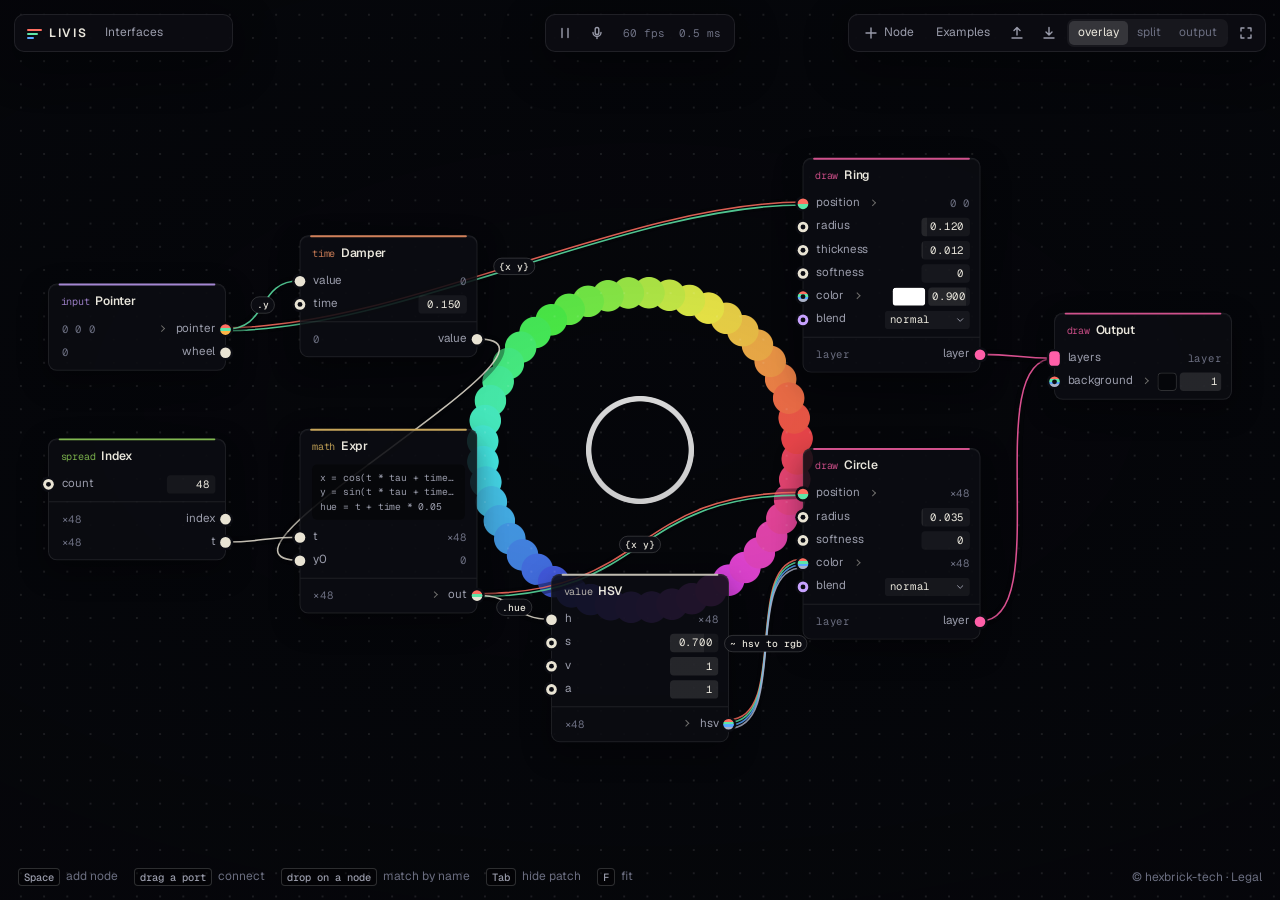
==== index.html @ f5204b88 "Publish build Co-Authored-By: Claude Opus 5.5 <noreply@anthropic.com>" ====
<!doctype html>
<html lang="en">
  <head>
    <meta charset="utf-8" />
    <meta name="viewport" content="width=device-width, initial-scale=1" />
    <meta name="color-scheme" content="dark" />
    <title>LIVIS</title>
    <link rel="icon" href="data:image/svg+xml,<svg xmlns='http://www.w3.org/2000/svg' viewBox='0 0 16 16'><rect width='16' height='16' rx='4' fill='%230a0b10'/><path d='M3 5h10' stroke='%23ff6b5e' stroke-width='1.6'/><path d='M3 8h10' stroke='%235fe0a5' stroke-width='1.6'/><path d='M3 11h10' stroke='%235aa9ff' stroke-width='1.6'/></svg>" />
    <script type="module" crossorigin src="./assets/index-CZSHxrKy.js"></script>
    <link rel="stylesheet" crossorigin href="./assets/index-BUdHv8mw.css">
  </head>
  <body>
    <div id="app"></div>
  </body>
</html>
---- assets/index-BUdHv8mw.css ----
@font-face{font-family:Geist Variable;font-style:normal;font-display:swap;font-weight:100 900;src:url(./geist-cyrillic-ext-wght-normal-DjL33-gN.woff2)format("woff2-variations");unicode-range:U+460-52F,U+1C80-1C8A,U+20B4,U+2DE0-2DFF,U+A640-A69F,U+FE2E-FE2F}@font-face{font-family:Geist Variable;font-style:normal;font-display:swap;font-weight:100 900;src:url(./geist-cyrillic-wght-normal-BEAKL7Jp.woff2)format("woff2-variations");unicode-range:U+301,U+400-45F,U+490-491,U+4B0-4B1,U+2116}@font-face{font-family:Geist Variable;font-style:normal;font-display:swap;font-weight:100 900;src:url(./geist-vietnamese-wght-normal-6IgcOCM7.woff2)format("woff2-variations");unicode-range:U+102-103,U+110-111,U+128-129,U+168-169,U+1A0-1A1,U+1AF-1B0,U+300-301,U+303-304,U+308-309,U+323,U+329,U+1EA0-1EF9,U+20AB}@font-face{font-family:Geist Variable;font-style:normal;font-display:swap;font-weight:100 900;src:url(./geist-latin-ext-wght-normal-DC-KSUi6.woff2)format("woff2-variations");unicode-range:U+100-2BA,U+2BD-2C5,U+2C7-2CC,U+2CE-2D7,U+2DD-2FF,U+304,U+308,U+329,U+1D00-1DBF,U+1E00-1E9F,U+1EF2-1EFF,U+2020,U+20A0-20AB,U+20AD-20C0,U+2113,U+2C60-2C7F,U+A720-A7FF}@font-face{font-family:Geist Variable;font-style:normal;font-display:swap;font-weight:100 900;src:url(./geist-latin-wght-normal-BgDaEnEv.woff2)format("woff2-variations");unicode-range:U+??,U+131,U+152-153,U+2BB-2BC,U+2C6,U+2DA,U+2DC,U+304,U+308,U+329,U+2000-206F,U+20AC,U+2122,U+2191,U+2193,U+2212,U+2215,U+FEFF,U+FFFD}@font-face{font-family:Geist Mono Variable;font-style:normal;font-display:swap;font-weight:100 900;src:url(./geist-mono-cyrillic-ext-wght-normal-X_5orZeX.woff2)format("woff2-variations");unicode-range:U+460-52F,U+1C80-1C8A,U+20B4,U+2DE0-2DFF,U+A640-A69F,U+FE2E-FE2F}@font-face{font-family:Geist Mono Variable;font-style:normal;font-display:swap;font-weight:100 900;src:url(./geist-mono-cyrillic-wght-normal-DiZS0aHC.woff2)format("woff2-variations");unicode-range:U+301,U+400-45F,U+490-491,U+4B0-4B1,U+2116}@font-face{font-family:Geist Mono Variable;font-style:normal;font-display:swap;font-weight:100 900;src:url(./geist-mono-symbols2-wght-normal-CO5SzqOn.woff2)format("woff2-variations");unicode-range:U+2000-2001,U+2004-2008,U+200A,U+23B8-23BD,U+2500-259F}@font-face{font-family:Geist Mono Variable;font-style:normal;font-display:swap;font-weight:100 900;src:url(./geist-mono-vietnamese-wght-normal-DadHysG0.woff2)format("woff2-variations");unicode-range:U+102-103,U+110-111,U+128-129,U+168-169,U+1A0-1A1,U+1AF-1B0,U+300-301,U+303-304,U+308-309,U+323,U+329,U+1EA0-1EF9,U+20AB}@font-face{font-family:Geist Mono Variable;font-style:normal;font-display:swap;font-weight:100 900;src:url(./geist-mono-latin-ext-wght-normal-Bwz-egvJ.woff2)format("woff2-variations");unicode-range:U+100-2BA,U+2BD-2C5,U+2C7-2CC,U+2CE-2D7,U+2DD-2FF,U+304,U+308,U+329,U+1D00-1DBF,U+1E00-1E9F,U+1EF2-1EFF,U+2020,U+20A0-20AB,U+20AD-20C0,U+2113,U+2C60-2C7F,U+A720-A7FF}@font-face{font-family:Geist Mono Variable;font-style:normal;font-display:swap;font-weight:100 900;src:url(./geist-mono-latin-wght-normal-XN7g48iV.woff2)format("woff2-variations");unicode-range:U+??,U+131,U+152-153,U+2BB-2BC,U+2C6,U+2DA,U+2DC,U+304,U+308,U+329,U+2000-206F,U+20AC,U+2122,U+2191,U+2193,U+2212,U+2215,U+FEFF,U+FFFD}:root{--bg:#07080c;--ink:#e9e6dc;--ink-2:#9a9cab;--ink-3:#6b6e80;--line:#ffffff16;--line-2:#ffffff2b;--plate:#0c0d13eb;--plate-2:#13151df7;--well:#ffffff0d;--hot:#ff6f61;--leaf:#5ee6a8;--sky:#5aa8ff;--bad:#ff5470;--sans:"Geist Variable", system-ui, sans-serif;--mono:"Geist Mono Variable", ui-monospace, monospace;--lightningcss-light: ;--lightningcss-dark:initial;color-scheme:dark}*{box-sizing:border-box}[hidden]{display:none!important}html,body,#app{background:var(--bg);height:100%;color:var(--ink);font:12px/1.45 var(--sans);-webkit-font-smoothing:antialiased;margin:0;overflow:hidden}button,input,select,textarea{font:inherit;color:inherit}button{cursor:pointer}:focus-visible{outline:1.5px solid var(--sky);outline-offset:1px}kbd{font:500 10.5px var(--mono);border:1px solid var(--line-2);color:var(--ink-2);background:#00000059;border-radius:4px;padding:1px 5px}.eyebrow{font:500 10.5px var(--mono);color:var(--ink-3);margin-top:12px}.stage{position:absolute;inset:0}.output{width:100%;height:100%;display:block}[data-mode=output] .patch,[data-mode=output] .inspector,[data-mode=output] .hints,[data-mode=output] .bar.left,[data-mode=output] .bar.center{opacity:0;pointer-events:none}[data-mode=output] .patch{visibility:hidden}[data-mode=output] .bar.right{opacity:0;transition:opacity .2s}[data-mode=output] .bar.right:hover,[data-mode=output] .bar.right:focus-within{opacity:1}[data-mode=split] .stage{aspect-ratio:16/9;z-index:4;width:38vw;box-shadow:0 0 0 1px var(--line-2), 0 24px 60px #0009;border-radius:10px;inset:64px 16px auto auto;overflow:hidden}[data-mode=split] [data-mode=split] .inspector{top:calc(78px + 21.375vw)}.patch{touch-action:none;cursor:default;background:radial-gradient(circle, #ffffff17 1px, transparent 1.4px) var(--gx,0) var(--gy,0) / var(--gk,24px) var(--gk,24px), var(--veil,radial-gradient(120% 90% at 50% 45%, #07080c0f, #07080c80));outline:none;transition:opacity .2s;position:absolute;inset:0}.patch.panning{cursor:grabbing}.world{transform-origin:0 0;position:absolute;top:0;left:0}.marquee{border:1px solid var(--sky);pointer-events:none;background:#5aa8ff14;border-radius:3px;position:absolute}.cables{pointer-events:none;width:1px;height:1px;position:absolute;top:0;left:0;overflow:visible}.cables.labels{z-index:4}.cables.draft{z-index:5}.strand{fill:none;stroke-width:1.6px;stroke-linecap:round;opacity:.86}.hit{fill:none;stroke:#04050857;stroke-width:11px;pointer-events:stroke;cursor:pointer;stroke-linecap:round}.cable:hover .strand,.cable.selected .strand{opacity:1;stroke-width:2.1px}.cable.selected .hit{stroke:#ffffff21}.cable.feedback .strand{stroke-dasharray:7 5;animation:1s linear infinite flow}.cable.broken .strand{stroke:var(--bad);stroke-dasharray:2 5}@keyframes flow{to{stroke-dashoffset:-12px}}.cable-chip{fill:#0b0c12;stroke:var(--line-2)}.cable-chip.broken{fill:var(--bad);stroke:none}.cable-label{font:500 10px var(--mono);fill:var(--ink);text-anchor:middle;pointer-events:none}.cabling .cable,.cabling .labels{opacity:.28}.node{--accent:var(--ink-2);border:1px solid var(--line);-webkit-user-select:none;user-select:none;background:#0c0d13e0;border-radius:9px;width:184px;position:absolute;top:0;left:0;box-shadow:0 10px 30px #00000061,inset 0 1px #ffffff0b}.node:before{content:"";background:var(--accent);opacity:.8;border-radius:2px;height:1.5px;position:absolute;top:-1px;left:10px;right:10px}.node:hover{border-color:var(--line-2)}.node.selected{border-color:#ffffff8c;box-shadow:0 0 0 3px #ffffff12,0 16px 40px #00000080}.node.failed{border-color:var(--bad)}.cat-value{--accent:#e9e4d4}.cat-math{--accent:#f3c969}.cat-vec2{--accent:var(--leaf)}.cat-time{--accent:#ff9b6a}.cat-spread{--accent:#9be15d}.cat-input{--accent:#c8a2ff}.cat-particle{--accent:var(--sky)}.cat-draw{--accent:#ff5fa8}.cat-texture{--accent:#3fd7e6}.node header{cursor:grab;align-items:baseline;gap:6px;padding:8px 12px 6px;display:flex}.node header:active{cursor:grabbing}.node header b{letter-spacing:-.005em;font-size:12.5px;font-weight:560}.node-cat{font:400 10.5px var(--mono);color:var(--accent);opacity:.75}.node-error{background:var(--bad);width:8px;height:8px;box-shadow:0 0 10px var(--bad);border-radius:50%;align-self:center;margin-left:auto;display:none}.failed .node-error{display:block}.node-body,.outs{padding:2px 0 6px}.node-body+.outs{border-top:1px solid var(--line);padding-top:5px}.pin{align-items:center;gap:7px;min-height:24px;padding:0 10px 0 13px;display:flex;position:relative}.pin.out{flex-direction:row-reverse}.pin.sub{min-height:21px;padding-left:22px}.pin.sub.out{padding-left:13px;padding-right:20px}.pin.sub .pin-name{color:var(--ink-3);font:400 11px var(--mono)}.pin-name{color:var(--ink-2);cursor:crosshair;white-space:nowrap}.port{background:var(--fill);cursor:crosshair;border-radius:50%;width:11px;height:11px;transition:transform .12s;position:absolute;left:-6px;box-shadow:0 0 0 2.5px #0b0c12}.port:after{content:"";position:absolute;inset:-8px}.out>.port{left:auto;right:-6px}.sub>.port{width:8px;height:8px;left:-5px}.sub.out>.port{left:auto;right:-5px}.port.mux{border-radius:4px;height:15px}.in>.port:not(.linked):before{content:"";border-radius:inherit;background:#0b0c12;position:absolute;inset:3px}.pin:hover>.port{transform:scale(1.25)}.fold{opacity:.45;background:0 0;border:0;width:14px;height:14px;padding:0;position:relative}.fold:before{content:"";border:solid var(--ink);border-width:0 1.5px 1.5px 0;width:4px;height:4px;transition:transform .12s;position:absolute;top:4px;left:4px;transform:rotate(-45deg)}.fold.open:before{transform:rotate(45deg)}.fold:hover{opacity:1}.live{font:400 11px var(--mono);color:var(--ink-3);white-space:nowrap;text-overflow:ellipsis;font-variant-numeric:tabular-nums;margin-left:auto;overflow:hidden}.out .live{margin-left:0;margin-right:auto}.code-peek{font:400 10px/1.5 var(--mono);color:var(--ink-2);text-overflow:ellipsis;background:#0006;border-radius:5px;margin:2px 12px 6px;padding:6px 8px;overflow:hidden}.group{gap:3px;min-width:0;margin-left:auto;display:flex}.scrub{--fill:0%;text-align:right;min-width:50px;max-width:74px;font:400 11px/17px var(--mono);font-variant-numeric:tabular-nums;background:linear-gradient(90deg, #ffffff1c var(--fill), var(--well) var(--fill));cursor:ew-resize;touch-action:none;border-radius:4px;margin-left:auto;padding:1px 6px;overflow:hidden}.group .scrub{min-width:43px;margin:0;padding:1px 4px}.scrub:hover,.scrub.dragging{box-shadow:inset 0 0 0 1px var(--line-2)}.scrub.dragging{color:#fff}.scrub-input{text-align:right;background:0 0;border:0;outline:0;width:100%;padding:0}.toggle{background:#ffffff1f;border:0;border-radius:7px;width:26px;height:14px;margin-left:auto;transition:background .12s;position:relative}.toggle:after{content:"";background:var(--ink-2);border-radius:50%;width:10px;height:10px;transition:transform .12s,background .12s;position:absolute;top:2px;left:2px}.toggle.on{background:#ffb547}.toggle.on:after{background:#1a1206;transform:translate(12px)}.select,.text{background:var(--well);width:88px;font:400 11px/17px var(--mono);border:0;border-radius:4px;margin-left:auto;padding:1px 5px}.select{appearance:none;background:var(--well) url("data:image/svg+xml,<svg xmlns='http://www.w3.org/2000/svg' width='8' height='5'><path d='M1 1l3 3 3-3' fill='none' stroke='%239a9cab'/></svg>") no-repeat right 6px center;padding-right:16px}.select option{background:#14161f}.swatch{cursor:pointer;background:0 0;border:0;border-radius:4px;width:34px;height:19px;padding:0}.swatch::-webkit-color-swatch-wrapper{padding:0}.swatch::-webkit-color-swatch{border:1px solid var(--line-2);border-radius:4px}.swatch::-moz-color-swatch{border:1px solid var(--line-2);border-radius:4px}.cabling .t-off{opacity:.25}.cabling .t-yes>.port{transform:scale(1.3);box-shadow:0 0 0 2.5px #0b0c12,0 0 0 4px #ffffff80}.cabling .t-maybe>.port{box-shadow:0 0 0 2.5px #0b0c12,0 0 0 4px #f3c9698c}.cabling .t-hover{opacity:1;background:linear-gradient(90deg,#ffffff1a,#0000)}.cabling .t-hover .pin-name{color:#fff}.cabling .t-hover>.port{transform:scale(1.6)}.tip{z-index:40;border:1px solid var(--line-2);pointer-events:none;white-space:pre-wrap;background:#08090df0;border-radius:7px;align-items:baseline;gap:8px;max-width:330px;padding:6px 10px 6px 7px;display:flex;position:fixed;top:0;left:0}.tip b{font:560 10.5px var(--mono);background:var(--ink);color:#0b0c12;white-space:nowrap;border-radius:4px;padding:1px 6px}.tip.bad b{background:var(--bad);color:#fff}.panel{background:var(--plate);border:1px solid var(--line);border-radius:10px;box-shadow:0 14px 44px #0000006b}.bar{z-index:10;align-items:center;gap:4px;height:38px;padding:0 5px;display:flex;position:absolute;top:14px}.bar.left{gap:10px;padding-left:12px;left:14px}.bar.center{left:50%;transform:translate(-50%)}.bar.right{right:14px}.mark{font:600 12px var(--sans);letter-spacing:.14em;padding-left:22px;position:relative}.mark i{border-radius:2px;width:15px;height:1.6px;position:absolute;left:0}.mark i:first-child{background:var(--hot);top:4px}.mark i:nth-child(2){background:var(--leaf);width:11px;top:8px}.mark i:nth-child(3){background:var(--sky);width:7px;top:12px}.patch-name{width:130px;color:var(--ink-2);background:0 0;border:0;border-radius:6px;padding:4px 8px}.patch-name:hover{background:var(--well)}.patch-name:focus{background:var(--well);color:var(--ink)}.btn{height:28px;color:var(--ink-2);white-space:nowrap;background:0 0;border:0;border-radius:6px;align-items:center;gap:5px;padding:0 9px;display:inline-flex}.btn:hover{background:var(--well);color:var(--ink)}.btn[aria-pressed=true]{color:#1a1206;background:#ffb547}.icon-btn{justify-content:center;width:28px;padding:0}.icon{width:16px;height:16px}.icon svg{fill:none;stroke:currentColor;stroke-width:1.4px;stroke-linecap:round;stroke-linejoin:round;width:16px;height:16px;display:block}.btn.danger{color:var(--bad);background:#ff547017;margin-top:16px;padding:0 10px}.fps{min-width:104px;font:400 11px var(--mono);color:var(--ink-3);text-align:right;white-space:pre;font-variant-numeric:tabular-nums;padding:0 8px}.segs{background:var(--well);border-radius:7px;padding:2px;display:flex}.seg{height:24px;color:var(--ink-3);background:0 0;border:0;border-radius:5px;padding:0 9px}.seg:hover{color:var(--ink)}.seg[aria-pressed=true]{color:var(--ink);background:#ffffff21}.menu{z-index:20;background:var(--plate-2);min-width:170px;padding:5px;position:absolute;top:58px;right:190px}.menu-item{text-align:left;background:0 0;border:0;border-radius:6px;width:100%;padding:6px 10px;display:block}.menu-item:hover{background:var(--well)}.menu hr{border:0;border-top:1px solid var(--line);margin:5px 0}.hints{color:var(--ink-3);pointer-events:none;gap:16px;transition:opacity .2s;display:flex;position:absolute;bottom:14px;left:18px}.hints span{align-items:center;gap:6px;display:flex}.legal{color:var(--ink-3);text-decoration:none;position:absolute;bottom:14px;right:18px}.legal:hover{color:var(--ink);text-decoration:underline}[data-mode=output] .legal{opacity:0}[data-mode=output] .legal:hover,[data-mode=output] .legal:focus-visible{opacity:1}.toast{z-index:50;background:var(--plate-2);border:1px solid var(--line-2);border-radius:8px;max-width:560px;padding:8px 14px;position:fixed;bottom:44px;left:50%;transform:translate(-50%);box-shadow:0 10px 30px #00000080}.toast.bad{border-color:var(--bad)}.browser{z-index:30;background:var(--plate-2);flex-direction:column;width:300px;height:400px;display:flex;position:fixed;overflow:hidden}.browser-input{border:0;border-bottom:1px solid var(--line);background:0 0;outline:0;padding:12px 14px;font-size:14px}.browser-input::placeholder{color:var(--ink-3)}.browser-list{scrollbar-width:thin;scrollbar-color:#fff3 transparent;flex:1;padding:5px;overflow-y:auto}.browser-group{font:400 10.5px var(--mono);color:var(--ink-3);padding:8px 9px 3px}.browser-item{cursor:pointer;border-radius:6px;align-items:center;gap:9px;padding:4px 9px;display:flex}.browser-item b{font-weight:480}.browser-item.active{background:#ffffff1a}.browser-ports{gap:2px;width:26px;display:flex}.browser-ports i{border-radius:50%;width:7px;height:7px}.browser-note{font:400 10.5px var(--mono);color:var(--ink-3);margin-left:auto}.browser-doc{border-top:1px solid var(--line);min-height:50px;color:var(--ink-2);padding:9px 14px}.chooser{z-index:35;background:var(--plate-2);outline:0;min-width:210px;padding:5px;position:fixed}.chooser-title{font:400 11px var(--mono);color:var(--ink-3);padding:5px 9px 7px}.chooser-item,.field{text-align:left;width:100%;font-family:var(--mono);background:0 0;border:0;border-radius:6px;align-items:center;gap:9px;padding:6px 9px;font-size:11.5px;display:flex}.chooser-item b,.field b{font-weight:500}.chooser-item span:last-child,.field span:last-child{color:var(--ink-3);margin-left:auto}.chooser-item:hover,.chooser-item:focus,.field:hover{background:#ffffff17;outline:0}.field.on{background:#ffffff21}.strand-chips{flex-direction:column;gap:2px;width:14px;display:inline-flex}.strand-chips i{border-radius:1px;height:2px}.inspector{z-index:8;scrollbar-width:thin;scrollbar-color:#fff3 transparent;background:var(--plate-2);width:288px;max-height:calc(100% - 120px);padding:4px 16px 16px;position:absolute;top:64px;right:14px;overflow-y:auto}[data-mode=split] .inspector{max-height:calc(100% - 92px - 21.375vw)}.inspector h2{letter-spacing:-.01em;margin:0;font-size:17px;font-weight:560}.inspector h2.link-title{font:500 13px/1.5 var(--mono);overflow-wrap:anywhere}.link-title span{color:var(--ink-3)}.inspect-doc{color:var(--ink-2);text-wrap:pretty;margin:5px 0 8px}.inspect-error{color:var(--bad);overflow-wrap:anywhere;margin:6px 0}.inspect-error:empty{display:none}.code{border:1px solid var(--line);width:100%;font:400 11px/1.55 var(--mono);resize:vertical;white-space:pre;tab-size:2;background:#0000006b;border-radius:7px;margin:4px 0 8px;padding:9px 10px}.inspect-pin{border-top:1px solid var(--line);grid-template-columns:11px auto 1fr;align-items:center;gap:3px 9px;padding:5px 0;display:grid}.inspect-pin>.port{cursor:default;box-shadow:none;width:9px;height:9px;position:static}.inspect-pin b{font-weight:480}.inspect-pin>.inspect-link,.inspect-pin>.live-long{grid-column:2/-1}.shape{font:400 10.5px var(--mono);color:var(--ink-3);flex-wrap:wrap;justify-content:flex-end;gap:4px;display:flex}.shape.big{justify-content:flex-start;margin-top:4px;font-size:11.5px}.shape em{color:var(--c);background:color-mix(in srgb, var(--c) 13%, transparent);border-radius:4px;padding:0 5px;font-style:normal}.shape em.dim{color:var(--ink-3);background:0 0;text-decoration:line-through}.inspect-link{text-align:left;min-width:0;font:400 11px var(--mono);color:var(--ink-2);overflow-wrap:anywhere;background:0 0;border:0;justify-content:space-between;gap:8px;padding:2px 0;display:flex}.inspect-link:hover{color:#fff}.inspect-link span{color:var(--ink-3);white-space:nowrap}.inspect-link.bad{color:var(--bad)}.live-long{white-space:pre;font:400 10.5px/1.5 var(--mono);color:var(--ink-3)}.live-long:empty{display:none}.fatal{place-content:center;max-width:560px;margin:auto;padding:24px;display:grid;position:absolute;inset:0}.fatal p{color:var(--ink-2)}@media (max-width:900px){.hints,.fps,.patch-name{display:none}.bar.center{left:116px;transform:none}}@media (prefers-reduced-motion:reduce){*,:after,:before{transition:none!important;animation:none!important}}
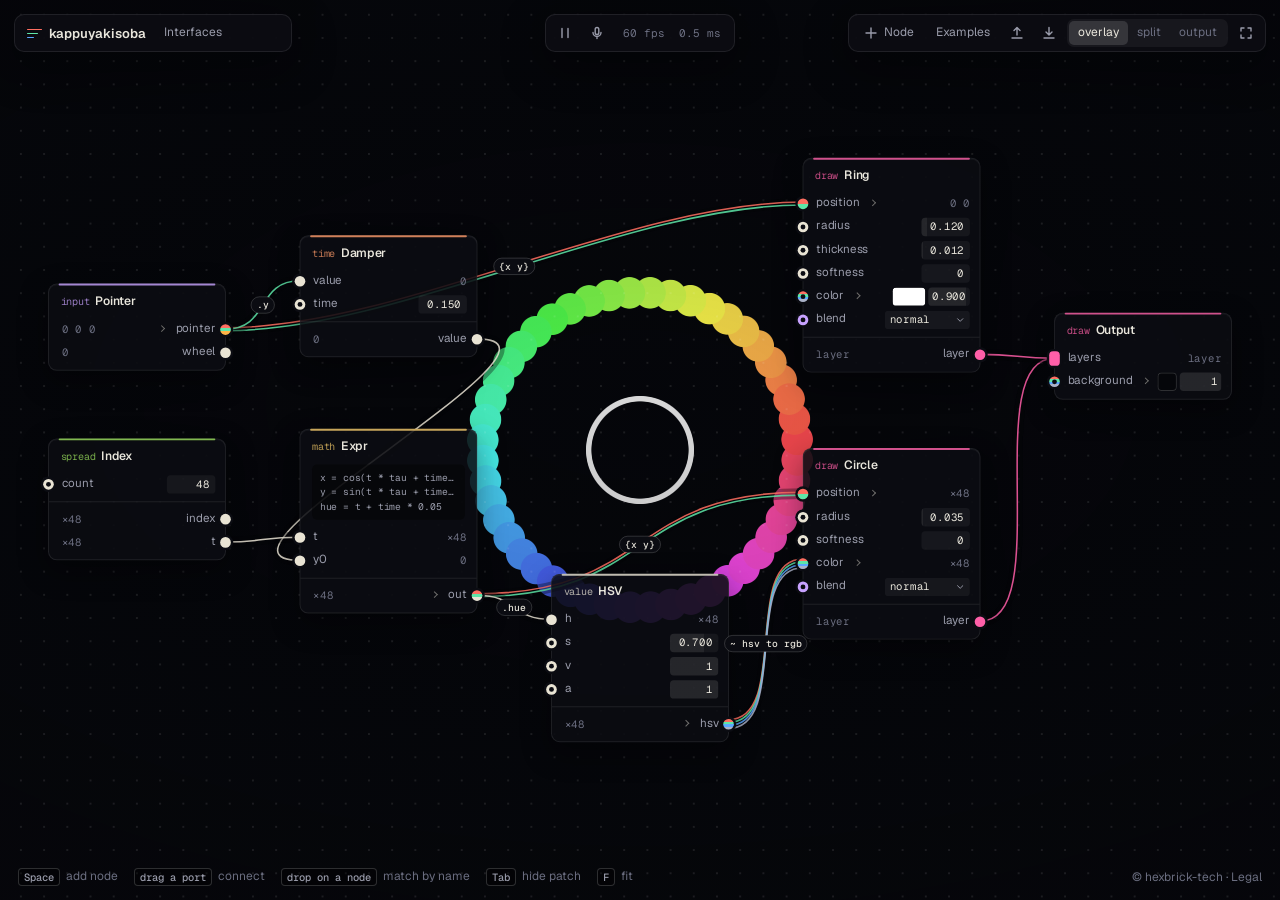
==== commit 94b60eea: "Publish build Co-Authored-By: Claude Opus 5.5 <noreply@anthropic.com>" ====
--- a/index.html
+++ b/index.html
@@ -4,10 +4,10 @@
     <meta charset="utf-8" />
     <meta name="viewport" content="width=device-width, initial-scale=1" />
     <meta name="color-scheme" content="dark" />
-    <title>LIVIS</title>
+    <title>kappuyakisoba</title>
     <link rel="icon" href="data:image/svg+xml,<svg xmlns='http://www.w3.org/2000/svg' viewBox='0 0 16 16'><rect width='16' height='16' rx='4' fill='%230a0b10'/><path d='M3 5h10' stroke='%23ff6b5e' stroke-width='1.6'/><path d='M3 8h10' stroke='%235fe0a5' stroke-width='1.6'/><path d='M3 11h10' stroke='%235aa9ff' stroke-width='1.6'/></svg>" />
-    <script type="module" crossorigin src="./assets/index-CZSHxrKy.js"></script>
-    <link rel="stylesheet" crossorigin href="./assets/index-BUdHv8mw.css">
+    <script type="module" crossorigin src="./assets/index-CtVAPTw6.js"></script>
+    <link rel="stylesheet" crossorigin href="./assets/index-BnB8s-HB.css">
   </head>
   <body>
     <div id="app"></div>
--- a/assets/index-BnB8s-HB.css
+++ b/assets/index-BnB8s-HB.css
@@ -0,0 +1 @@
+@font-face{font-family:Geist Variable;font-style:normal;font-display:swap;font-weight:100 900;src:url(./geist-cyrillic-ext-wght-normal-DjL33-gN.woff2)format("woff2-variations");unicode-range:U+460-52F,U+1C80-1C8A,U+20B4,U+2DE0-2DFF,U+A640-A69F,U+FE2E-FE2F}@font-face{font-family:Geist Variable;font-style:normal;font-display:swap;font-weight:100 900;src:url(./geist-cyrillic-wght-normal-BEAKL7Jp.woff2)format("woff2-variations");unicode-range:U+301,U+400-45F,U+490-491,U+4B0-4B1,U+2116}@font-face{font-family:Geist Variable;font-style:normal;font-display:swap;font-weight:100 900;src:url(./geist-vietnamese-wght-normal-6IgcOCM7.woff2)format("woff2-variations");unicode-range:U+102-103,U+110-111,U+128-129,U+168-169,U+1A0-1A1,U+1AF-1B0,U+300-301,U+303-304,U+308-309,U+323,U+329,U+1EA0-1EF9,U+20AB}@font-face{font-family:Geist Variable;font-style:normal;font-display:swap;font-weight:100 900;src:url(./geist-latin-ext-wght-normal-DC-KSUi6.woff2)format("woff2-variations");unicode-range:U+100-2BA,U+2BD-2C5,U+2C7-2CC,U+2CE-2D7,U+2DD-2FF,U+304,U+308,U+329,U+1D00-1DBF,U+1E00-1E9F,U+1EF2-1EFF,U+2020,U+20A0-20AB,U+20AD-20C0,U+2113,U+2C60-2C7F,U+A720-A7FF}@font-face{font-family:Geist Variable;font-style:normal;font-display:swap;font-weight:100 900;src:url(./geist-latin-wght-normal-BgDaEnEv.woff2)format("woff2-variations");unicode-range:U+??,U+131,U+152-153,U+2BB-2BC,U+2C6,U+2DA,U+2DC,U+304,U+308,U+329,U+2000-206F,U+20AC,U+2122,U+2191,U+2193,U+2212,U+2215,U+FEFF,U+FFFD}@font-face{font-family:Geist Mono Variable;font-style:normal;font-display:swap;font-weight:100 900;src:url(./geist-mono-cyrillic-ext-wght-normal-X_5orZeX.woff2)format("woff2-variations");unicode-range:U+460-52F,U+1C80-1C8A,U+20B4,U+2DE0-2DFF,U+A640-A69F,U+FE2E-FE2F}@font-face{font-family:Geist Mono Variable;font-style:normal;font-display:swap;font-weight:100 900;src:url(./geist-mono-cyrillic-wght-normal-DiZS0aHC.woff2)format("woff2-variations");unicode-range:U+301,U+400-45F,U+490-491,U+4B0-4B1,U+2116}@font-face{font-family:Geist Mono Variable;font-style:normal;font-display:swap;font-weight:100 900;src:url(./geist-mono-symbols2-wght-normal-CO5SzqOn.woff2)format("woff2-variations");unicode-range:U+2000-2001,U+2004-2008,U+200A,U+23B8-23BD,U+2500-259F}@font-face{font-family:Geist Mono Variable;font-style:normal;font-display:swap;font-weight:100 900;src:url(./geist-mono-vietnamese-wght-normal-DadHysG0.woff2)format("woff2-variations");unicode-range:U+102-103,U+110-111,U+128-129,U+168-169,U+1A0-1A1,U+1AF-1B0,U+300-301,U+303-304,U+308-309,U+323,U+329,U+1EA0-1EF9,U+20AB}@font-face{font-family:Geist Mono Variable;font-style:normal;font-display:swap;font-weight:100 900;src:url(./geist-mono-latin-ext-wght-normal-Bwz-egvJ.woff2)format("woff2-variations");unicode-range:U+100-2BA,U+2BD-2C5,U+2C7-2CC,U+2CE-2D7,U+2DD-2FF,U+304,U+308,U+329,U+1D00-1DBF,U+1E00-1E9F,U+1EF2-1EFF,U+2020,U+20A0-20AB,U+20AD-20C0,U+2113,U+2C60-2C7F,U+A720-A7FF}@font-face{font-family:Geist Mono Variable;font-style:normal;font-display:swap;font-weight:100 900;src:url(./geist-mono-latin-wght-normal-XN7g48iV.woff2)format("woff2-variations");unicode-range:U+??,U+131,U+152-153,U+2BB-2BC,U+2C6,U+2DA,U+2DC,U+304,U+308,U+329,U+2000-206F,U+20AC,U+2122,U+2191,U+2193,U+2212,U+2215,U+FEFF,U+FFFD}:root{--bg:#07080c;--ink:#e9e6dc;--ink-2:#9a9cab;--ink-3:#6b6e80;--line:#ffffff16;--line-2:#ffffff2b;--plate:#0c0d13eb;--plate-2:#13151df7;--well:#ffffff0d;--hot:#ff6f61;--leaf:#5ee6a8;--sky:#5aa8ff;--bad:#ff5470;--sans:"Geist Variable", system-ui, sans-serif;--mono:"Geist Mono Variable", ui-monospace, monospace;--lightningcss-light: ;--lightningcss-dark:initial;color-scheme:dark}*{box-sizing:border-box}[hidden]{display:none!important}html,body,#app{background:var(--bg);height:100%;color:var(--ink);font:12px/1.45 var(--sans);-webkit-font-smoothing:antialiased;margin:0;overflow:hidden}button,input,select,textarea{font:inherit;color:inherit}button{cursor:pointer}:focus-visible{outline:1.5px solid var(--sky);outline-offset:1px}kbd{font:500 10.5px var(--mono);border:1px solid var(--line-2);color:var(--ink-2);background:#00000059;border-radius:4px;padding:1px 5px}.eyebrow{font:500 10.5px var(--mono);color:var(--ink-3);margin-top:12px}.stage{position:absolute;inset:0}.output{width:100%;height:100%;display:block}[data-mode=output] .patch,[data-mode=output] .inspector,[data-mode=output] .hints,[data-mode=output] .bar.left,[data-mode=output] .bar.center{opacity:0;pointer-events:none}[data-mode=output] .patch{visibility:hidden}[data-mode=output] .bar.right{opacity:0;transition:opacity .2s}[data-mode=output] .bar.right:hover,[data-mode=output] .bar.right:focus-within{opacity:1}[data-mode=split] .stage{aspect-ratio:16/9;z-index:4;width:38vw;box-shadow:0 0 0 1px var(--line-2), 0 24px 60px #0009;border-radius:10px;inset:64px 16px auto auto;overflow:hidden}[data-mode=split] [data-mode=split] .inspector{top:calc(78px + 21.375vw)}.patch{touch-action:none;cursor:default;background:radial-gradient(circle, #ffffff17 1px, transparent 1.4px) var(--gx,0) var(--gy,0) / var(--gk,24px) var(--gk,24px), var(--veil,radial-gradient(120% 90% at 50% 45%, #07080c0f, #07080c80));outline:none;transition:opacity .2s;position:absolute;inset:0}.patch.panning{cursor:grabbing}.world{transform-origin:0 0;position:absolute;top:0;left:0}.marquee{border:1px solid var(--sky);pointer-events:none;background:#5aa8ff14;border-radius:3px;position:absolute}.cables{pointer-events:none;width:1px;height:1px;position:absolute;top:0;left:0;overflow:visible}.cables.labels{z-index:4}.cables.draft{z-index:5}.strand{fill:none;stroke-width:1.6px;stroke-linecap:round;opacity:.86}.hit{fill:none;stroke:#04050857;stroke-width:11px;pointer-events:stroke;cursor:pointer;stroke-linecap:round}.cable:hover .strand,.cable.selected .strand{opacity:1;stroke-width:2.1px}.cable.selected .hit{stroke:#ffffff21}.cable.feedback .strand{stroke-dasharray:7 5;animation:1s linear infinite flow}.cable.broken .strand{stroke:var(--bad);stroke-dasharray:2 5}@keyframes flow{to{stroke-dashoffset:-12px}}.cable-chip{fill:#0b0c12;stroke:var(--line-2)}.cable-chip.broken{fill:var(--bad);stroke:none}.cable-label{font:500 10px var(--mono);fill:var(--ink);text-anchor:middle;pointer-events:none}.cabling .cable,.cabling .labels{opacity:.28}.node{--accent:var(--ink-2);border:1px solid var(--line);-webkit-user-select:none;user-select:none;background:#0c0d13e0;border-radius:9px;width:184px;position:absolute;top:0;left:0;box-shadow:0 10px 30px #00000061,inset 0 1px #ffffff0b}.node:before{content:"";background:var(--accent);opacity:.8;border-radius:2px;height:1.5px;position:absolute;top:-1px;left:10px;right:10px}.node:hover{border-color:var(--line-2)}.node.selected{border-color:#ffffff8c;box-shadow:0 0 0 3px #ffffff12,0 16px 40px #00000080}.node.failed{border-color:var(--bad)}.cat-value{--accent:#e9e4d4}.cat-math{--accent:#f3c969}.cat-vec2{--accent:var(--leaf)}.cat-time{--accent:#ff9b6a}.cat-spread{--accent:#9be15d}.cat-input{--accent:#c8a2ff}.cat-particle{--accent:var(--sky)}.cat-draw{--accent:#ff5fa8}.cat-texture{--accent:#3fd7e6}.node header{cursor:grab;align-items:baseline;gap:6px;padding:8px 12px 6px;display:flex}.node header:active{cursor:grabbing}.node header b{letter-spacing:-.005em;font-size:12.5px;font-weight:560}.node-cat{font:400 10.5px var(--mono);color:var(--accent);opacity:.75}.node-error{background:var(--bad);width:8px;height:8px;box-shadow:0 0 10px var(--bad);border-radius:50%;align-self:center;margin-left:auto;display:none}.failed .node-error{display:block}.node-body,.outs{padding:2px 0 6px}.node-body+.outs{border-top:1px solid var(--line);padding-top:5px}.pin{align-items:center;gap:7px;min-height:24px;padding:0 10px 0 13px;display:flex;position:relative}.pin.out{flex-direction:row-reverse}.pin.sub{min-height:21px;padding-left:22px}.pin.sub.out{padding-left:13px;padding-right:20px}.pin.sub .pin-name{color:var(--ink-3);font:400 11px var(--mono)}.pin-name{color:var(--ink-2);cursor:crosshair;white-space:nowrap}.port{background:var(--fill);cursor:crosshair;border-radius:50%;width:11px;height:11px;transition:transform .12s;position:absolute;left:-6px;box-shadow:0 0 0 2.5px #0b0c12}.port:after{content:"";position:absolute;inset:-8px}.out>.port{left:auto;right:-6px}.sub>.port{width:8px;height:8px;left:-5px}.sub.out>.port{left:auto;right:-5px}.port.mux{border-radius:4px;height:15px}.in>.port:not(.linked):before{content:"";border-radius:inherit;background:#0b0c12;position:absolute;inset:3px}.pin:hover>.port{transform:scale(1.25)}.fold{opacity:.45;background:0 0;border:0;width:14px;height:14px;padding:0;position:relative}.fold:before{content:"";border:solid var(--ink);border-width:0 1.5px 1.5px 0;width:4px;height:4px;transition:transform .12s;position:absolute;top:4px;left:4px;transform:rotate(-45deg)}.fold.open:before{transform:rotate(45deg)}.fold:hover{opacity:1}.live{font:400 11px var(--mono);color:var(--ink-3);white-space:nowrap;text-overflow:ellipsis;font-variant-numeric:tabular-nums;margin-left:auto;overflow:hidden}.out .live{margin-left:0;margin-right:auto}.code-peek{font:400 10px/1.5 var(--mono);color:var(--ink-2);text-overflow:ellipsis;background:#0006;border-radius:5px;margin:2px 12px 6px;padding:6px 8px;overflow:hidden}.group{gap:3px;min-width:0;margin-left:auto;display:flex}.scrub{--fill:0%;text-align:right;min-width:50px;max-width:74px;font:400 11px/17px var(--mono);font-variant-numeric:tabular-nums;background:linear-gradient(90deg, #ffffff1c var(--fill), var(--well) var(--fill));cursor:ew-resize;touch-action:none;border-radius:4px;margin-left:auto;padding:1px 6px;overflow:hidden}.group .scrub{min-width:43px;margin:0;padding:1px 4px}.scrub:hover,.scrub.dragging{box-shadow:inset 0 0 0 1px var(--line-2)}.scrub.dragging{color:#fff}.scrub-input{text-align:right;background:0 0;border:0;outline:0;width:100%;padding:0}.toggle{background:#ffffff1f;border:0;border-radius:7px;width:26px;height:14px;margin-left:auto;transition:background .12s;position:relative}.toggle:after{content:"";background:var(--ink-2);border-radius:50%;width:10px;height:10px;transition:transform .12s,background .12s;position:absolute;top:2px;left:2px}.toggle.on{background:#ffb547}.toggle.on:after{background:#1a1206;transform:translate(12px)}.select,.text{background:var(--well);width:88px;font:400 11px/17px var(--mono);border:0;border-radius:4px;margin-left:auto;padding:1px 5px}.select{appearance:none;background:var(--well) url("data:image/svg+xml,<svg xmlns='http://www.w3.org/2000/svg' width='8' height='5'><path d='M1 1l3 3 3-3' fill='none' stroke='%239a9cab'/></svg>") no-repeat right 6px center;padding-right:16px}.select option{background:#14161f}.swatch{cursor:pointer;background:0 0;border:0;border-radius:4px;width:34px;height:19px;padding:0}.swatch::-webkit-color-swatch-wrapper{padding:0}.swatch::-webkit-color-swatch{border:1px solid var(--line-2);border-radius:4px}.swatch::-moz-color-swatch{border:1px solid var(--line-2);border-radius:4px}.cabling .t-off{opacity:.25}.cabling .t-yes>.port{transform:scale(1.3);box-shadow:0 0 0 2.5px #0b0c12,0 0 0 4px #ffffff80}.cabling .t-maybe>.port{box-shadow:0 0 0 2.5px #0b0c12,0 0 0 4px #f3c9698c}.cabling .t-hover{opacity:1;background:linear-gradient(90deg,#ffffff1a,#0000)}.cabling .t-hover .pin-name{color:#fff}.cabling .t-hover>.port{transform:scale(1.6)}.tip{z-index:40;border:1px solid var(--line-2);pointer-events:none;white-space:pre-wrap;background:#08090df0;border-radius:7px;align-items:baseline;gap:8px;max-width:330px;padding:6px 10px 6px 7px;display:flex;position:fixed;top:0;left:0}.tip b{font:560 10.5px var(--mono);background:var(--ink);color:#0b0c12;white-space:nowrap;border-radius:4px;padding:1px 6px}.tip.bad b{background:var(--bad);color:#fff}.panel{background:var(--plate);border:1px solid var(--line);border-radius:10px;box-shadow:0 14px 44px #0000006b}.bar{z-index:10;align-items:center;gap:4px;height:38px;padding:0 5px;display:flex;position:absolute;top:14px}.bar.left{gap:10px;padding-left:12px;left:14px}.bar.center{left:50%;transform:translate(-50%)}.bar.right{right:14px}.mark{font:600 13px var(--sans);letter-spacing:.005em;padding-left:22px;position:relative}.mark i{border-radius:2px;width:15px;height:1.6px;position:absolute;left:0}.mark i:first-child{background:var(--hot);top:4px}.mark i:nth-child(2){background:var(--leaf);width:11px;top:8px}.mark i:nth-child(3){background:var(--sky);width:7px;top:12px}.patch-name{width:130px;color:var(--ink-2);background:0 0;border:0;border-radius:6px;padding:4px 8px}.patch-name:hover{background:var(--well)}.patch-name:focus{background:var(--well);color:var(--ink)}.btn{height:28px;color:var(--ink-2);white-space:nowrap;background:0 0;border:0;border-radius:6px;align-items:center;gap:5px;padding:0 9px;display:inline-flex}.btn:hover{background:var(--well);color:var(--ink)}.btn[aria-pressed=true]{color:#1a1206;background:#ffb547}.icon-btn{justify-content:center;width:28px;padding:0}.icon{width:16px;height:16px}.icon svg{fill:none;stroke:currentColor;stroke-width:1.4px;stroke-linecap:round;stroke-linejoin:round;width:16px;height:16px;display:block}.btn.danger{color:var(--bad);background:#ff547017;margin-top:16px;padding:0 10px}.fps{min-width:104px;font:400 11px var(--mono);color:var(--ink-3);text-align:right;white-space:pre;font-variant-numeric:tabular-nums;padding:0 8px}.segs{background:var(--well);border-radius:7px;padding:2px;display:flex}.seg{height:24px;color:var(--ink-3);background:0 0;border:0;border-radius:5px;padding:0 9px}.seg:hover{color:var(--ink)}.seg[aria-pressed=true]{color:var(--ink);background:#ffffff21}.menu{z-index:20;background:var(--plate-2);min-width:170px;padding:5px;position:absolute;top:58px;right:190px}.menu-item{text-align:left;background:0 0;border:0;border-radius:6px;width:100%;padding:6px 10px;display:block}.menu-item:hover{background:var(--well)}.menu hr{border:0;border-top:1px solid var(--line);margin:5px 0}.hints{color:var(--ink-3);pointer-events:none;gap:16px;transition:opacity .2s;display:flex;position:absolute;bottom:14px;left:18px}.hints span{align-items:center;gap:6px;display:flex}.legal{color:var(--ink-3);text-decoration:none;position:absolute;bottom:14px;right:18px}.legal:hover{color:var(--ink);text-decoration:underline}[data-mode=output] .legal{opacity:0}[data-mode=output] .legal:hover,[data-mode=output] .legal:focus-visible{opacity:1}.toast{z-index:50;background:var(--plate-2);border:1px solid var(--line-2);border-radius:8px;max-width:560px;padding:8px 14px;position:fixed;bottom:44px;left:50%;transform:translate(-50%);box-shadow:0 10px 30px #00000080}.toast.bad{border-color:var(--bad)}.browser{z-index:30;background:var(--plate-2);flex-direction:column;width:300px;height:400px;display:flex;position:fixed;overflow:hidden}.browser-input{border:0;border-bottom:1px solid var(--line);background:0 0;outline:0;padding:12px 14px;font-size:14px}.browser-input::placeholder{color:var(--ink-3)}.browser-list{scrollbar-width:thin;scrollbar-color:#fff3 transparent;flex:1;padding:5px;overflow-y:auto}.browser-group{font:400 10.5px var(--mono);color:var(--ink-3);padding:8px 9px 3px}.browser-item{cursor:pointer;border-radius:6px;align-items:center;gap:9px;padding:4px 9px;display:flex}.browser-item b{font-weight:480}.browser-item.active{background:#ffffff1a}.browser-ports{gap:2px;width:26px;display:flex}.browser-ports i{border-radius:50%;width:7px;height:7px}.browser-note{font:400 10.5px var(--mono);color:var(--ink-3);margin-left:auto}.browser-doc{border-top:1px solid var(--line);min-height:50px;color:var(--ink-2);padding:9px 14px}.chooser{z-index:35;background:var(--plate-2);outline:0;min-width:210px;padding:5px;position:fixed}.chooser-title{font:400 11px var(--mono);color:var(--ink-3);padding:5px 9px 7px}.chooser-item,.field{text-align:left;width:100%;font-family:var(--mono);background:0 0;border:0;border-radius:6px;align-items:center;gap:9px;padding:6px 9px;font-size:11.5px;display:flex}.chooser-item b,.field b{font-weight:500}.chooser-item span:last-child,.field span:last-child{color:var(--ink-3);margin-left:auto}.chooser-item:hover,.chooser-item:focus,.field:hover{background:#ffffff17;outline:0}.field.on{background:#ffffff21}.strand-chips{flex-direction:column;gap:2px;width:14px;display:inline-flex}.strand-chips i{border-radius:1px;height:2px}.inspector{z-index:8;scrollbar-width:thin;scrollbar-color:#fff3 transparent;background:var(--plate-2);width:288px;max-height:calc(100% - 120px);padding:4px 16px 16px;position:absolute;top:64px;right:14px;overflow-y:auto}[data-mode=split] .inspector{max-height:calc(100% - 92px - 21.375vw)}.inspector h2{letter-spacing:-.01em;margin:0;font-size:17px;font-weight:560}.inspector h2.link-title{font:500 13px/1.5 var(--mono);overflow-wrap:anywhere}.link-title span{color:var(--ink-3)}.inspect-doc{color:var(--ink-2);text-wrap:pretty;margin:5px 0 8px}.inspect-error{color:var(--bad);overflow-wrap:anywhere;margin:6px 0}.inspect-error:empty{display:none}.code{border:1px solid var(--line);width:100%;font:400 11px/1.55 var(--mono);resize:vertical;white-space:pre;tab-size:2;background:#0000006b;border-radius:7px;margin:4px 0 8px;padding:9px 10px}.inspect-pin{border-top:1px solid var(--line);grid-template-columns:11px auto 1fr;align-items:center;gap:3px 9px;padding:5px 0;display:grid}.inspect-pin>.port{cursor:default;box-shadow:none;width:9px;height:9px;position:static}.inspect-pin b{font-weight:480}.inspect-pin>.inspect-link,.inspect-pin>.live-long{grid-column:2/-1}.shape{font:400 10.5px var(--mono);color:var(--ink-3);flex-wrap:wrap;justify-content:flex-end;gap:4px;display:flex}.shape.big{justify-content:flex-start;margin-top:4px;font-size:11.5px}.shape em{color:var(--c);background:color-mix(in srgb, var(--c) 13%, transparent);border-radius:4px;padding:0 5px;font-style:normal}.shape em.dim{color:var(--ink-3);background:0 0;text-decoration:line-through}.inspect-link{text-align:left;min-width:0;font:400 11px var(--mono);color:var(--ink-2);overflow-wrap:anywhere;background:0 0;border:0;justify-content:space-between;gap:8px;padding:2px 0;display:flex}.inspect-link:hover{color:#fff}.inspect-link span{color:var(--ink-3);white-space:nowrap}.inspect-link.bad{color:var(--bad)}.live-long{white-space:pre;font:400 10.5px/1.5 var(--mono);color:var(--ink-3)}.live-long:empty{display:none}.fatal{place-content:center;max-width:560px;margin:auto;padding:24px;display:grid;position:absolute;inset:0}.fatal p{color:var(--ink-2)}@media (max-width:900px){.hints,.fps,.patch-name{display:none}.bar.center{left:116px;transform:none}}@media (prefers-reduced-motion:reduce){*,:after,:before{transition:none!important;animation:none!important}}
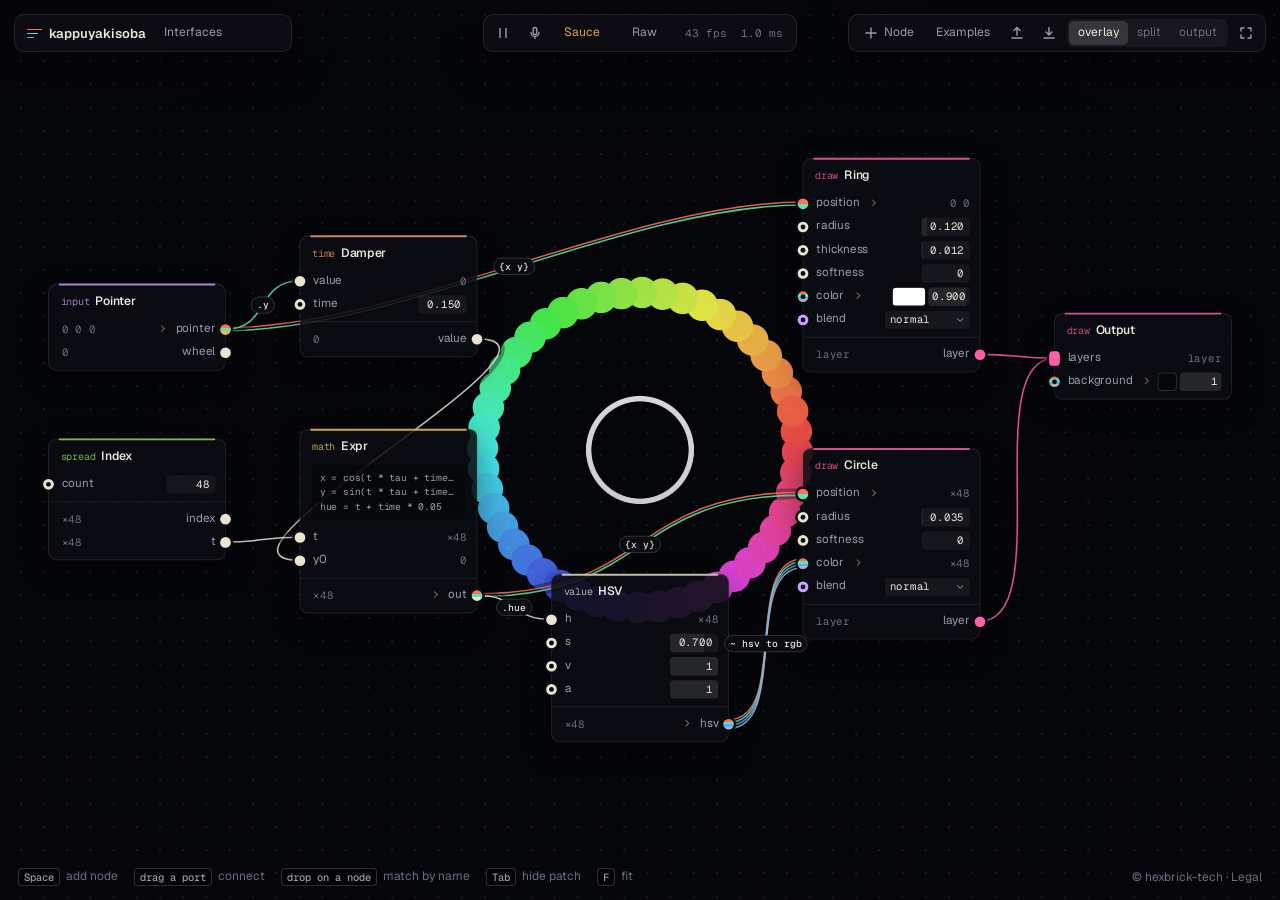
==== commit 6ceaa53b: "Publish build Co-Authored-By: Claude Opus 5.5 <noreply@anthropic.com>" ====
--- a/index.html
+++ b/index.html
@@ -6,8 +6,8 @@
     <meta name="color-scheme" content="dark" />
     <title>kappuyakisoba</title>
     <link rel="icon" href="data:image/svg+xml,<svg xmlns='http://www.w3.org/2000/svg' viewBox='0 0 16 16'><rect width='16' height='16' rx='4' fill='%230a0b10'/><path d='M3 5h10' stroke='%23ff6b5e' stroke-width='1.6'/><path d='M3 8h10' stroke='%235fe0a5' stroke-width='1.6'/><path d='M3 11h10' stroke='%235aa9ff' stroke-width='1.6'/></svg>" />
-    <script type="module" crossorigin src="./assets/index-CtVAPTw6.js"></script>
-    <link rel="stylesheet" crossorigin href="./assets/index-BnB8s-HB.css">
+    <script type="module" crossorigin src="./assets/index-CPMH3iDS.js"></script>
+    <link rel="stylesheet" crossorigin href="./assets/index-CwyOWrM8.css">
   </head>
   <body>
     <div id="app"></div>
--- a/assets/index-CwyOWrM8.css
+++ b/assets/index-CwyOWrM8.css
@@ -0,0 +1 @@
+@font-face{font-family:Geist Variable;font-style:normal;font-display:swap;font-weight:100 900;src:url(./geist-cyrillic-ext-wght-normal-DjL33-gN.woff2)format("woff2-variations");unicode-range:U+460-52F,U+1C80-1C8A,U+20B4,U+2DE0-2DFF,U+A640-A69F,U+FE2E-FE2F}@font-face{font-family:Geist Variable;font-style:normal;font-display:swap;font-weight:100 900;src:url(./geist-cyrillic-wght-normal-BEAKL7Jp.woff2)format("woff2-variations");unicode-range:U+301,U+400-45F,U+490-491,U+4B0-4B1,U+2116}@font-face{font-family:Geist Variable;font-style:normal;font-display:swap;font-weight:100 900;src:url(./geist-vietnamese-wght-normal-6IgcOCM7.woff2)format("woff2-variations");unicode-range:U+102-103,U+110-111,U+128-129,U+168-169,U+1A0-1A1,U+1AF-1B0,U+300-301,U+303-304,U+308-309,U+323,U+329,U+1EA0-1EF9,U+20AB}@font-face{font-family:Geist Variable;font-style:normal;font-display:swap;font-weight:100 900;src:url(./geist-latin-ext-wght-normal-DC-KSUi6.woff2)format("woff2-variations");unicode-range:U+100-2BA,U+2BD-2C5,U+2C7-2CC,U+2CE-2D7,U+2DD-2FF,U+304,U+308,U+329,U+1D00-1DBF,U+1E00-1E9F,U+1EF2-1EFF,U+2020,U+20A0-20AB,U+20AD-20C0,U+2113,U+2C60-2C7F,U+A720-A7FF}@font-face{font-family:Geist Variable;font-style:normal;font-display:swap;font-weight:100 900;src:url(./geist-latin-wght-normal-BgDaEnEv.woff2)format("woff2-variations");unicode-range:U+??,U+131,U+152-153,U+2BB-2BC,U+2C6,U+2DA,U+2DC,U+304,U+308,U+329,U+2000-206F,U+20AC,U+2122,U+2191,U+2193,U+2212,U+2215,U+FEFF,U+FFFD}@font-face{font-family:Geist Mono Variable;font-style:normal;font-display:swap;font-weight:100 900;src:url(./geist-mono-cyrillic-ext-wght-normal-X_5orZeX.woff2)format("woff2-variations");unicode-range:U+460-52F,U+1C80-1C8A,U+20B4,U+2DE0-2DFF,U+A640-A69F,U+FE2E-FE2F}@font-face{font-family:Geist Mono Variable;font-style:normal;font-display:swap;font-weight:100 900;src:url(./geist-mono-cyrillic-wght-normal-DiZS0aHC.woff2)format("woff2-variations");unicode-range:U+301,U+400-45F,U+490-491,U+4B0-4B1,U+2116}@font-face{font-family:Geist Mono Variable;font-style:normal;font-display:swap;font-weight:100 900;src:url(./geist-mono-symbols2-wght-normal-CO5SzqOn.woff2)format("woff2-variations");unicode-range:U+2000-2001,U+2004-2008,U+200A,U+23B8-23BD,U+2500-259F}@font-face{font-family:Geist Mono Variable;font-style:normal;font-display:swap;font-weight:100 900;src:url(./geist-mono-vietnamese-wght-normal-DadHysG0.woff2)format("woff2-variations");unicode-range:U+102-103,U+110-111,U+128-129,U+168-169,U+1A0-1A1,U+1AF-1B0,U+300-301,U+303-304,U+308-309,U+323,U+329,U+1EA0-1EF9,U+20AB}@font-face{font-family:Geist Mono Variable;font-style:normal;font-display:swap;font-weight:100 900;src:url(./geist-mono-latin-ext-wght-normal-Bwz-egvJ.woff2)format("woff2-variations");unicode-range:U+100-2BA,U+2BD-2C5,U+2C7-2CC,U+2CE-2D7,U+2DD-2FF,U+304,U+308,U+329,U+1D00-1DBF,U+1E00-1E9F,U+1EF2-1EFF,U+2020,U+20A0-20AB,U+20AD-20C0,U+2113,U+2C60-2C7F,U+A720-A7FF}@font-face{font-family:Geist Mono Variable;font-style:normal;font-display:swap;font-weight:100 900;src:url(./geist-mono-latin-wght-normal-XN7g48iV.woff2)format("woff2-variations");unicode-range:U+??,U+131,U+152-153,U+2BB-2BC,U+2C6,U+2DA,U+2DC,U+304,U+308,U+329,U+2000-206F,U+20AC,U+2122,U+2191,U+2193,U+2212,U+2215,U+FEFF,U+FFFD}:root{--bg:#07080c;--ink:#e9e6dc;--ink-2:#9a9cab;--ink-3:#6b6e80;--line:#ffffff16;--line-2:#ffffff2b;--plate:#0c0d13eb;--plate-2:#13151df7;--well:#ffffff0d;--hot:#ff6f61;--leaf:#5ee6a8;--sky:#5aa8ff;--bad:#ff5470;--sans:"Geist Variable", system-ui, sans-serif;--mono:"Geist Mono Variable", ui-monospace, monospace;--lightningcss-light: ;--lightningcss-dark:initial;color-scheme:dark}*{box-sizing:border-box}[hidden]{display:none!important}html,body,#app{background:var(--bg);height:100%;color:var(--ink);font:12px/1.45 var(--sans);-webkit-font-smoothing:antialiased;margin:0;overflow:hidden}button,input,select,textarea{font:inherit;color:inherit}button{cursor:pointer}:focus-visible{outline:1.5px solid var(--sky);outline-offset:1px}kbd{font:500 10.5px var(--mono);border:1px solid var(--line-2);color:var(--ink-2);background:#00000059;border-radius:4px;padding:1px 5px}.eyebrow{font:500 10.5px var(--mono);color:var(--ink-3);margin-top:12px}.stage{position:absolute;inset:0}.output{width:100%;height:100%;display:block}[data-mode=output] .patch,[data-mode=output] .inspector,[data-mode=output] .hints,[data-mode=output] .bar.left,[data-mode=output] .bar.center{opacity:0;pointer-events:none}[data-mode=output] .patch{visibility:hidden}[data-mode=output] .bar.right{opacity:0;transition:opacity .2s}[data-mode=output] .bar.right:hover,[data-mode=output] .bar.right:focus-within{opacity:1}[data-mode=split] .stage{aspect-ratio:16/9;z-index:4;width:38vw;box-shadow:0 0 0 1px var(--line-2), 0 24px 60px #0009;border-radius:10px;inset:64px 16px auto auto;overflow:hidden}[data-mode=split] [data-mode=split] .inspector{top:calc(78px + 21.375vw)}.patch{touch-action:none;cursor:default;background:radial-gradient(circle, #ffffff17 1px, transparent 1.4px) var(--gx,0) var(--gy,0) / var(--gk,24px) var(--gk,24px), var(--veil,radial-gradient(120% 90% at 50% 45%, #07080c0f, #07080c80));outline:none;transition:opacity .2s;position:absolute;inset:0}.patch.panning{cursor:grabbing}.world{transform-origin:0 0;position:absolute;top:0;left:0}.marquee{border:1px solid var(--sky);pointer-events:none;background:#5aa8ff14;border-radius:3px;position:absolute}.cables{pointer-events:none;width:1px;height:1px;position:absolute;top:0;left:0;overflow:visible}.cables.labels{z-index:4}.cables.draft{z-index:5}.strand{fill:none;stroke-width:1.6px;stroke-linecap:round;opacity:.86}.hit{fill:none;stroke:#04050857;stroke-width:11px;pointer-events:stroke;cursor:pointer;stroke-linecap:round}.cable:hover .strand,.cable.selected .strand{opacity:1;stroke-width:2.1px}.cable.selected .hit{stroke:#ffffff21}.cable.feedback .strand{stroke-dasharray:7 5;animation:1s linear infinite flow}.cable.broken .strand{stroke:var(--bad);stroke-dasharray:2 5}@keyframes flow{to{stroke-dashoffset:-12px}}.cable-chip{fill:#0b0c12;stroke:var(--line-2)}.cable-chip.broken{fill:var(--bad);stroke:none}.cable-label{font:500 10px var(--mono);fill:var(--ink);text-anchor:middle;pointer-events:none}.cabling .cable,.cabling .labels{opacity:.28}.node{--accent:var(--ink-2);border:1px solid var(--line);-webkit-user-select:none;user-select:none;background:#0c0d13e0;border-radius:9px;width:184px;position:absolute;top:0;left:0;box-shadow:0 10px 30px #00000061,inset 0 1px #ffffff0b}.node:before{content:"";background:var(--accent);opacity:.8;border-radius:2px;height:1.5px;position:absolute;top:-1px;left:10px;right:10px}.node:hover{border-color:var(--line-2)}.node.selected{border-color:#ffffff8c;box-shadow:0 0 0 3px #ffffff12,0 16px 40px #00000080}.node.failed{border-color:var(--bad)}.cat-value{--accent:#e9e4d4}.cat-math{--accent:#f3c969}.cat-vec2{--accent:var(--leaf)}.cat-time{--accent:#ff9b6a}.cat-spread{--accent:#9be15d}.cat-input{--accent:#c8a2ff}.cat-particle{--accent:var(--sky)}.cat-draw{--accent:#ff5fa8}.cat-texture{--accent:#3fd7e6}.node header{cursor:grab;align-items:baseline;gap:6px;padding:8px 12px 6px;display:flex}.node header:active{cursor:grabbing}.node header b{letter-spacing:-.005em;font-size:12.5px;font-weight:560}.node-cat{font:400 10.5px var(--mono);color:var(--accent);opacity:.75}.node-error{background:var(--bad);width:8px;height:8px;box-shadow:0 0 10px var(--bad);border-radius:50%;align-self:center;margin-left:auto;display:none}.failed .node-error{display:block}.node-body,.outs{padding:2px 0 6px}.node-body+.outs{border-top:1px solid var(--line);padding-top:5px}.pin{align-items:center;gap:7px;min-height:24px;padding:0 10px 0 13px;display:flex;position:relative}.pin.out{flex-direction:row-reverse}.pin.sub{min-height:21px;padding-left:22px}.pin.sub.out{padding-left:13px;padding-right:20px}.pin.sub .pin-name{color:var(--ink-3);font:400 11px var(--mono)}.pin-name{color:var(--ink-2);cursor:crosshair;white-space:nowrap}.port{background:var(--fill);cursor:crosshair;border-radius:50%;width:11px;height:11px;transition:transform .12s;position:absolute;left:-6px;box-shadow:0 0 0 2.5px #0b0c12}.port:after{content:"";position:absolute;inset:-8px}.out>.port{left:auto;right:-6px}.sub>.port{width:8px;height:8px;left:-5px}.sub.out>.port{left:auto;right:-5px}.port.mux{border-radius:4px;height:15px}.in>.port:not(.linked):before{content:"";border-radius:inherit;background:#0b0c12;position:absolute;inset:3px}.pin:hover>.port{transform:scale(1.25)}.fold{opacity:.45;background:0 0;border:0;width:14px;height:14px;padding:0;position:relative}.fold:before{content:"";border:solid var(--ink);border-width:0 1.5px 1.5px 0;width:4px;height:4px;transition:transform .12s;position:absolute;top:4px;left:4px;transform:rotate(-45deg)}.fold.open:before{transform:rotate(45deg)}.fold:hover{opacity:1}.live{font:400 11px var(--mono);color:var(--ink-3);white-space:nowrap;text-overflow:ellipsis;font-variant-numeric:tabular-nums;margin-left:auto;overflow:hidden}.out .live{margin-left:0;margin-right:auto}.code-peek{font:400 10px/1.5 var(--mono);color:var(--ink-2);text-overflow:ellipsis;cursor:text;background:#0006;border-radius:5px;margin:2px 12px 6px;padding:6px 8px;overflow:hidden}.code-peek:hover{box-shadow:inset 0 0 0 1px var(--line-2)}.code-peek.file{cursor:pointer;color:#b7f04a;white-space:nowrap}.group{gap:3px;min-width:0;margin-left:auto;display:flex}.scrub{--fill:0%;text-align:right;min-width:50px;max-width:74px;font:400 11px/17px var(--mono);font-variant-numeric:tabular-nums;background:linear-gradient(90deg, #ffffff1c var(--fill), var(--well) var(--fill));cursor:ew-resize;touch-action:none;border-radius:4px;margin-left:auto;padding:1px 6px;overflow:hidden}.group .scrub{min-width:43px;margin:0;padding:1px 4px}.scrub:hover,.scrub.dragging{box-shadow:inset 0 0 0 1px var(--line-2)}.scrub.dragging{color:#fff}.scrub-input{text-align:right;background:0 0;border:0;outline:0;width:100%;padding:0}.toggle{background:#ffffff1f;border:0;border-radius:7px;width:26px;height:14px;margin-left:auto;transition:background .12s;position:relative}.toggle:after{content:"";background:var(--ink-2);border-radius:50%;width:10px;height:10px;transition:transform .12s,background .12s;position:absolute;top:2px;left:2px}.toggle.on{background:#ffb547}.toggle.on:after{background:#1a1206;transform:translate(12px)}.select,.text{background:var(--well);width:88px;font:400 11px/17px var(--mono);border:0;border-radius:4px;margin-left:auto;padding:1px 5px}.select{appearance:none;background:var(--well) url("data:image/svg+xml,<svg xmlns='http://www.w3.org/2000/svg' width='8' height='5'><path d='M1 1l3 3 3-3' fill='none' stroke='%239a9cab'/></svg>") no-repeat right 6px center;padding-right:16px}.select option{background:#14161f}.swatch{cursor:pointer;background:0 0;border:0;border-radius:4px;width:34px;height:19px;padding:0}.swatch::-webkit-color-swatch-wrapper{padding:0}.swatch::-webkit-color-swatch{border:1px solid var(--line-2);border-radius:4px}.swatch::-moz-color-swatch{border:1px solid var(--line-2);border-radius:4px}.cabling .t-off{opacity:.25}.cabling .t-yes>.port{transform:scale(1.3);box-shadow:0 0 0 2.5px #0b0c12,0 0 0 4px #ffffff80}.cabling .t-maybe>.port{box-shadow:0 0 0 2.5px #0b0c12,0 0 0 4px #f3c9698c}.cabling .t-hover{opacity:1;background:linear-gradient(90deg,#ffffff1a,#0000)}.cabling .t-hover .pin-name{color:#fff}.cabling .t-hover>.port{transform:scale(1.6)}.tip{z-index:40;border:1px solid var(--line-2);pointer-events:none;white-space:pre-wrap;background:#08090df0;border-radius:7px;align-items:baseline;gap:8px;max-width:330px;padding:6px 10px 6px 7px;display:flex;position:fixed;top:0;left:0}.tip b{font:560 10.5px var(--mono);background:var(--ink);color:#0b0c12;white-space:nowrap;border-radius:4px;padding:1px 6px}.tip.bad b{background:var(--bad);color:#fff}.spill{z-index:3;pointer-events:none;position:fixed}[data-mode=output] .spill{visibility:hidden}[data-taste=Sauce] .tugged{animation:90ms linear infinite tug}[data-taste=Sauce] .refuse{animation:.32s ease-out refuse}.pin.refuse{background:linear-gradient(90deg,#ff54704d,#0000)}@keyframes tug{25%{transform:translate(-1.2px,.8px)scale(1.3)}75%{transform:translate(1.2px,-.8px)scale(1.3)}}@keyframes refuse{15%{transform:translate(-5px)}35%{transform:translate(5px)}55%{transform:translate(-3px)}75%{transform:translate(2px)}}.panel{background:var(--plate);border:1px solid var(--line);border-radius:10px;box-shadow:0 14px 44px #0000006b}.bar{z-index:10;align-items:center;gap:4px;height:38px;padding:0 5px;display:flex;position:absolute;top:14px}.bar.left{gap:10px;padding-left:12px;left:14px}.bar.center{left:50%;transform:translate(-50%)}.bar.right{right:14px}.mark{font:600 13px var(--sans);letter-spacing:.005em;padding-left:22px;position:relative}.mark i{border-radius:2px;width:15px;height:1.6px;position:absolute;left:0}.mark i:first-child{background:var(--hot);top:4px}.mark i:nth-child(2){background:var(--leaf);width:11px;top:8px}.mark i:nth-child(3){background:var(--sky);width:7px;top:12px}.patch-name{width:130px;color:var(--ink-2);background:0 0;border:0;border-radius:6px;padding:4px 8px}.patch-name:hover{background:var(--well)}.patch-name:focus{background:var(--well);color:var(--ink)}.btn{height:28px;color:var(--ink-2);white-space:nowrap;background:0 0;border:0;border-radius:6px;align-items:center;gap:5px;padding:0 9px;display:inline-flex}.btn:hover{background:var(--well);color:var(--ink)}.btn.taste,.btn.mask{justify-content:center;width:58px}.btn.taste[aria-pressed=true]{color:#e0a05a;background:0 0}.btn.mask[aria-pressed=true]{color:var(--sky);background:0 0}.btn.taste[aria-pressed=true]:hover,.btn.mask[aria-pressed=true]:hover{background:var(--well)}.btn.taste:disabled{opacity:.45;cursor:default}.btn[aria-pressed=true]{color:#1a1206;background:#ffb547}.icon-btn{justify-content:center;width:28px;padding:0}.icon{width:16px;height:16px}.icon svg{fill:none;stroke:currentColor;stroke-width:1.4px;stroke-linecap:round;stroke-linejoin:round;width:16px;height:16px;display:block}.btn.danger{color:var(--bad);background:#ff547017;margin-top:16px;padding:0 10px}.fps{min-width:104px;font:400 11px var(--mono);color:var(--ink-3);text-align:right;white-space:pre;font-variant-numeric:tabular-nums;padding:0 8px}.segs{background:var(--well);border-radius:7px;padding:2px;display:flex}.seg{height:24px;color:var(--ink-3);background:0 0;border:0;border-radius:5px;padding:0 9px}.seg:hover{color:var(--ink)}.seg[aria-pressed=true]{color:var(--ink);background:#ffffff21}.menu{z-index:20;background:var(--plate-2);min-width:170px;padding:5px;position:absolute;top:58px;right:190px}.menu-item{text-align:left;background:0 0;border:0;border-radius:6px;width:100%;padding:6px 10px;display:block}.menu-item:hover{background:var(--well)}.menu hr{border:0;border-top:1px solid var(--line);margin:5px 0}.hints{color:var(--ink-3);pointer-events:none;gap:16px;transition:opacity .2s;display:flex;position:absolute;bottom:14px;left:18px}.hints span{align-items:center;gap:6px;display:flex}.legal{color:var(--ink-3);text-decoration:none;position:absolute;bottom:14px;right:18px}.legal:hover{color:var(--ink);text-decoration:underline}[data-mode=output] .legal{opacity:0}[data-mode=output] .legal:hover,[data-mode=output] .legal:focus-visible{opacity:1}.toast{z-index:50;background:var(--plate-2);border:1px solid var(--line-2);border-radius:8px;max-width:560px;padding:8px 14px;position:fixed;bottom:44px;left:50%;transform:translate(-50%);box-shadow:0 10px 30px #00000080}.toast.bad{border-color:var(--bad)}.browser{z-index:30;background:var(--plate-2);flex-direction:column;width:300px;height:400px;display:flex;position:fixed;overflow:hidden}.browser-input{border:0;border-bottom:1px solid var(--line);background:0 0;outline:0;padding:12px 14px;font-size:14px}.browser-input::placeholder{color:var(--ink-3)}.browser-list{scrollbar-width:thin;scrollbar-color:#fff3 transparent;flex:1;padding:5px;overflow-y:auto}.browser-group{font:400 10.5px var(--mono);color:var(--ink-3);padding:8px 9px 3px}.browser-item{cursor:pointer;border-radius:6px;align-items:center;gap:9px;padding:4px 9px;display:flex}.browser-item b{font-weight:480}.browser-item.active{background:#ffffff1a}.browser-ports{gap:2px;width:26px;display:flex}.browser-ports i{border-radius:50%;width:7px;height:7px}.browser-note{font:400 10.5px var(--mono);color:var(--ink-3);margin-left:auto}.browser-doc{border-top:1px solid var(--line);min-height:50px;color:var(--ink-2);padding:9px 14px}.chooser{z-index:35;background:var(--plate-2);outline:0;min-width:210px;padding:5px;position:fixed}.chooser-title{font:400 11px var(--mono);color:var(--ink-3);padding:5px 9px 7px}.chooser-item,.field{text-align:left;width:100%;font-family:var(--mono);background:0 0;border:0;border-radius:6px;align-items:center;gap:9px;padding:6px 9px;font-size:11.5px;display:flex}.chooser-item b,.field b{font-weight:500}.chooser-item span:last-child,.field span:last-child{color:var(--ink-3);margin-left:auto}.chooser-item:hover,.chooser-item:focus,.field:hover{background:#ffffff17;outline:0}.field.on{background:#ffffff21}.strand-chips{flex-direction:column;gap:2px;width:14px;display:inline-flex}.strand-chips i{border-radius:1px;height:2px}.inspector{z-index:8;scrollbar-width:thin;scrollbar-color:#fff3 transparent;background:var(--plate-2);width:288px;max-height:calc(100% - 120px);padding:4px 16px 16px;position:absolute;top:64px;right:14px;overflow-y:auto}[data-mode=split] .inspector{max-height:calc(100% - 92px - 21.375vw)}.inspector h2{letter-spacing:-.01em;margin:0;font-size:17px;font-weight:560}.inspector h2.link-title{font:500 13px/1.5 var(--mono);overflow-wrap:anywhere}.link-title span{color:var(--ink-3)}.inspect-doc{color:var(--ink-2);text-wrap:pretty;margin:5px 0 8px}.inspect-error{color:var(--bad);overflow-wrap:anywhere;margin:6px 0}.inspect-error:empty{display:none}.code{border:1px solid var(--line);width:100%;font:400 11px/1.55 var(--mono);resize:vertical;white-space:pre;tab-size:2;background:#0000006b;border-radius:7px;margin:4px 0 8px;padding:9px 10px}.file-row{align-items:center;gap:6px;margin:0 0 10px;display:flex}.file-row .btn{background:var(--well);height:25px}.file-name{text-overflow:ellipsis;white-space:nowrap;min-width:0;font:400 11px var(--mono);color:var(--ink-3);flex:1;overflow:hidden}.inspect-pin{border-top:1px solid var(--line);grid-template-columns:11px auto 1fr;align-items:center;gap:3px 9px;padding:5px 0;display:grid}.inspect-pin>.port{cursor:default;box-shadow:none;width:9px;height:9px;position:static}.inspect-pin b{font-weight:480}.inspect-pin>.inspect-link,.inspect-pin>.live-long{grid-column:2/-1}.shape{font:400 10.5px var(--mono);color:var(--ink-3);flex-wrap:wrap;justify-content:flex-end;gap:4px;display:flex}.shape.big{justify-content:flex-start;margin-top:4px;font-size:11.5px}.shape em{color:var(--c);background:color-mix(in srgb, var(--c) 13%, transparent);border-radius:4px;padding:0 5px;font-style:normal}.shape em.dim{color:var(--ink-3);background:0 0;text-decoration:line-through}.inspect-link{text-align:left;min-width:0;font:400 11px var(--mono);color:var(--ink-2);overflow-wrap:anywhere;background:0 0;border:0;justify-content:space-between;gap:8px;padding:2px 0;display:flex}.inspect-link:hover{color:#fff}.inspect-link span{color:var(--ink-3);white-space:nowrap}.inspect-link.bad{color:var(--bad)}.live-long{white-space:pre;font:400 10.5px/1.5 var(--mono);color:var(--ink-3)}.live-long:empty{display:none}.fatal{place-content:center;max-width:560px;margin:auto;padding:24px;display:grid;position:absolute;inset:0}.fatal p{color:var(--ink-2)}@media (max-width:900px){.hints,.fps,.patch-name{display:none}.bar.center{left:116px;transform:none}}@media (prefers-reduced-motion:reduce){*,:after,:before{transition:none!important;animation:none!important}}
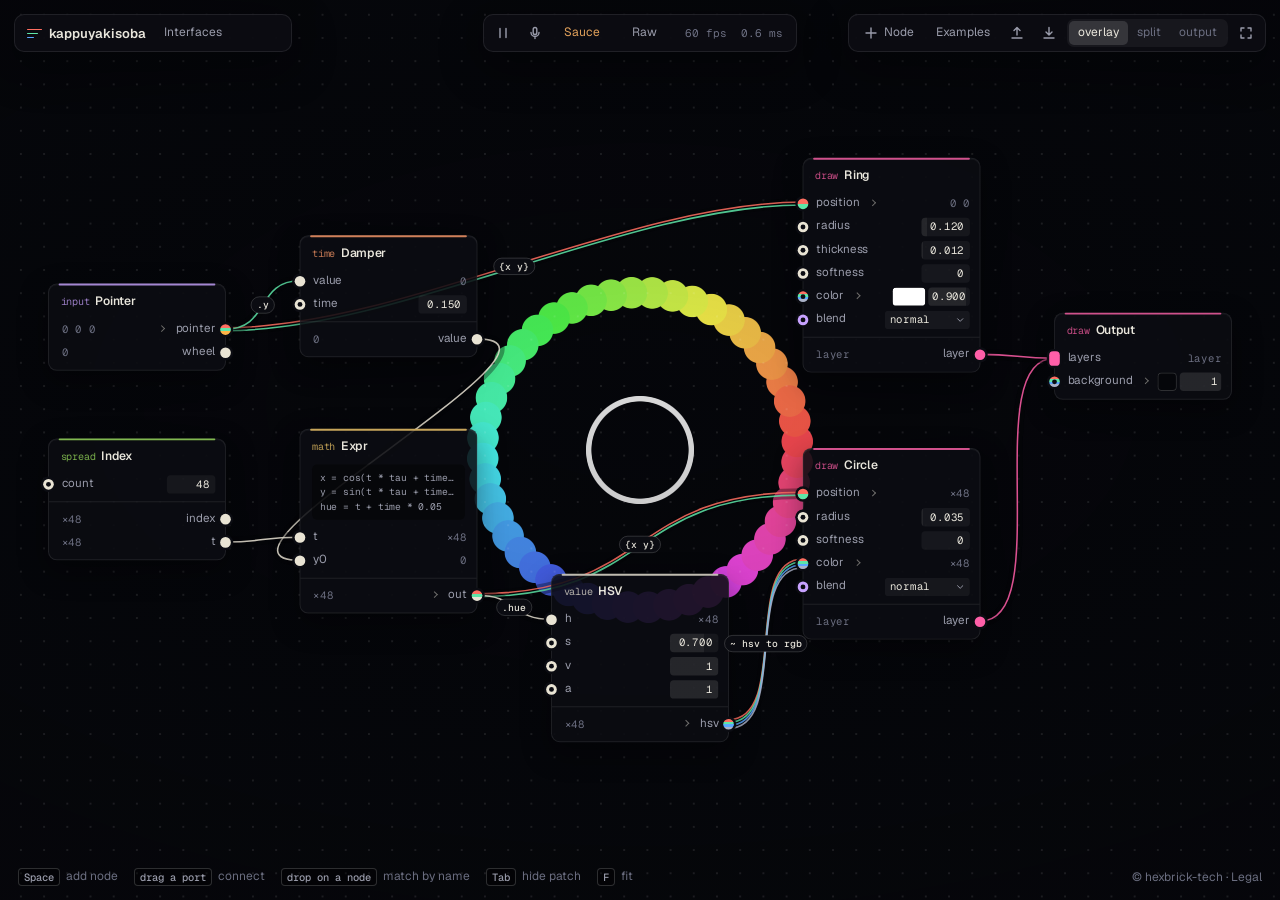
==== commit 38a37d88: "Publish build Co-Authored-By: Claude Opus 5.5 <noreply@anthropic.com>" ====
--- a/index.html
+++ b/index.html
@@ -6,8 +6,8 @@
     <meta name="color-scheme" content="dark" />
     <title>kappuyakisoba</title>
     <link rel="icon" href="data:image/svg+xml,<svg xmlns='http://www.w3.org/2000/svg' viewBox='0 0 16 16'><rect width='16' height='16' rx='4' fill='%230a0b10'/><path d='M3 5h10' stroke='%23ff6b5e' stroke-width='1.6'/><path d='M3 8h10' stroke='%235fe0a5' stroke-width='1.6'/><path d='M3 11h10' stroke='%235aa9ff' stroke-width='1.6'/></svg>" />
-    <script type="module" crossorigin src="./assets/index-CPMH3iDS.js"></script>
-    <link rel="stylesheet" crossorigin href="./assets/index-CwyOWrM8.css">
+    <script type="module" crossorigin src="./assets/index-BrNk3Bi9.js"></script>
+    <link rel="stylesheet" crossorigin href="./assets/index-DRfwUHPz.css">
   </head>
   <body>
     <div id="app"></div>
--- a/assets/index-DRfwUHPz.css
+++ b/assets/index-DRfwUHPz.css
@@ -0,0 +1 @@
+@font-face{font-family:Geist Variable;font-style:normal;font-display:swap;font-weight:100 900;src:url(./geist-cyrillic-ext-wght-normal-DjL33-gN.woff2)format("woff2-variations");unicode-range:U+460-52F,U+1C80-1C8A,U+20B4,U+2DE0-2DFF,U+A640-A69F,U+FE2E-FE2F}@font-face{font-family:Geist Variable;font-style:normal;font-display:swap;font-weight:100 900;src:url(./geist-cyrillic-wght-normal-BEAKL7Jp.woff2)format("woff2-variations");unicode-range:U+301,U+400-45F,U+490-491,U+4B0-4B1,U+2116}@font-face{font-family:Geist Variable;font-style:normal;font-display:swap;font-weight:100 900;src:url(./geist-vietnamese-wght-normal-6IgcOCM7.woff2)format("woff2-variations");unicode-range:U+102-103,U+110-111,U+128-129,U+168-169,U+1A0-1A1,U+1AF-1B0,U+300-301,U+303-304,U+308-309,U+323,U+329,U+1EA0-1EF9,U+20AB}@font-face{font-family:Geist Variable;font-style:normal;font-display:swap;font-weight:100 900;src:url(./geist-latin-ext-wght-normal-DC-KSUi6.woff2)format("woff2-variations");unicode-range:U+100-2BA,U+2BD-2C5,U+2C7-2CC,U+2CE-2D7,U+2DD-2FF,U+304,U+308,U+329,U+1D00-1DBF,U+1E00-1E9F,U+1EF2-1EFF,U+2020,U+20A0-20AB,U+20AD-20C0,U+2113,U+2C60-2C7F,U+A720-A7FF}@font-face{font-family:Geist Variable;font-style:normal;font-display:swap;font-weight:100 900;src:url(./geist-latin-wght-normal-BgDaEnEv.woff2)format("woff2-variations");unicode-range:U+??,U+131,U+152-153,U+2BB-2BC,U+2C6,U+2DA,U+2DC,U+304,U+308,U+329,U+2000-206F,U+20AC,U+2122,U+2191,U+2193,U+2212,U+2215,U+FEFF,U+FFFD}@font-face{font-family:Geist Mono Variable;font-style:normal;font-display:swap;font-weight:100 900;src:url(./geist-mono-cyrillic-ext-wght-normal-X_5orZeX.woff2)format("woff2-variations");unicode-range:U+460-52F,U+1C80-1C8A,U+20B4,U+2DE0-2DFF,U+A640-A69F,U+FE2E-FE2F}@font-face{font-family:Geist Mono Variable;font-style:normal;font-display:swap;font-weight:100 900;src:url(./geist-mono-cyrillic-wght-normal-DiZS0aHC.woff2)format("woff2-variations");unicode-range:U+301,U+400-45F,U+490-491,U+4B0-4B1,U+2116}@font-face{font-family:Geist Mono Variable;font-style:normal;font-display:swap;font-weight:100 900;src:url(./geist-mono-symbols2-wght-normal-CO5SzqOn.woff2)format("woff2-variations");unicode-range:U+2000-2001,U+2004-2008,U+200A,U+23B8-23BD,U+2500-259F}@font-face{font-family:Geist Mono Variable;font-style:normal;font-display:swap;font-weight:100 900;src:url(./geist-mono-vietnamese-wght-normal-DadHysG0.woff2)format("woff2-variations");unicode-range:U+102-103,U+110-111,U+128-129,U+168-169,U+1A0-1A1,U+1AF-1B0,U+300-301,U+303-304,U+308-309,U+323,U+329,U+1EA0-1EF9,U+20AB}@font-face{font-family:Geist Mono Variable;font-style:normal;font-display:swap;font-weight:100 900;src:url(./geist-mono-latin-ext-wght-normal-Bwz-egvJ.woff2)format("woff2-variations");unicode-range:U+100-2BA,U+2BD-2C5,U+2C7-2CC,U+2CE-2D7,U+2DD-2FF,U+304,U+308,U+329,U+1D00-1DBF,U+1E00-1E9F,U+1EF2-1EFF,U+2020,U+20A0-20AB,U+20AD-20C0,U+2113,U+2C60-2C7F,U+A720-A7FF}@font-face{font-family:Geist Mono Variable;font-style:normal;font-display:swap;font-weight:100 900;src:url(./geist-mono-latin-wght-normal-XN7g48iV.woff2)format("woff2-variations");unicode-range:U+??,U+131,U+152-153,U+2BB-2BC,U+2C6,U+2DA,U+2DC,U+304,U+308,U+329,U+2000-206F,U+20AC,U+2122,U+2191,U+2193,U+2212,U+2215,U+FEFF,U+FFFD}:root{--bg:#07080c;--ink:#e9e6dc;--ink-2:#9a9cab;--ink-3:#6b6e80;--line:#ffffff16;--line-2:#ffffff2b;--plate:#0c0d13eb;--plate-2:#13151df7;--well:#ffffff0d;--hot:#ff6f61;--leaf:#5ee6a8;--sky:#5aa8ff;--bad:#ff5470;--sans:"Geist Variable", system-ui, sans-serif;--mono:"Geist Mono Variable", ui-monospace, monospace;--lightningcss-light: ;--lightningcss-dark:initial;color-scheme:dark}*{box-sizing:border-box}[hidden]{display:none!important}html,body,#app{background:var(--bg);height:100%;color:var(--ink);font:12px/1.45 var(--sans);-webkit-font-smoothing:antialiased;margin:0;overflow:hidden}button,input,select,textarea{font:inherit;color:inherit}button{cursor:pointer}:focus-visible{outline:1.5px solid var(--sky);outline-offset:1px}kbd{font:500 10.5px var(--mono);border:1px solid var(--line-2);color:var(--ink-2);background:#00000059;border-radius:4px;padding:1px 5px}.eyebrow{font:500 10.5px var(--mono);color:var(--ink-3);margin-top:12px}.stage{position:absolute;inset:0}.output{width:100%;height:100%;display:block}[data-mode=output] .patch,[data-mode=output] .inspector,[data-mode=output] .hints,[data-mode=output] .bar.left,[data-mode=output] .bar.center{opacity:0;pointer-events:none}[data-mode=output] .patch{visibility:hidden}[data-mode=output] .bar.right{opacity:0;transition:opacity .2s}[data-mode=output] .bar.right:hover,[data-mode=output] .bar.right:focus-within{opacity:1}[data-mode=split] .stage{aspect-ratio:16/9;z-index:4;width:38vw;box-shadow:0 0 0 1px var(--line-2), 0 24px 60px #0009;border-radius:10px;inset:64px 16px auto auto;overflow:hidden}[data-mode=split] [data-mode=split] .inspector{top:calc(78px + 21.375vw)}.patch{touch-action:none;cursor:default;background:radial-gradient(circle, #ffffff17 1px, transparent 1.4px) var(--gx,0) var(--gy,0) / var(--gk,24px) var(--gk,24px), var(--veil,radial-gradient(120% 90% at 50% 45%, #07080c0f, #07080c80));outline:none;transition:opacity .2s;position:absolute;inset:0}.patch.panning{cursor:grabbing}.world{transform-origin:0 0;position:absolute;top:0;left:0}.marquee{border:1px solid var(--sky);pointer-events:none;background:#5aa8ff14;border-radius:3px;position:absolute}.cables{pointer-events:none;width:1px;height:1px;position:absolute;top:0;left:0;overflow:visible}.cables.labels{z-index:4}.cables.draft{z-index:5}.strand{fill:none;stroke-width:1.6px;stroke-linecap:round;opacity:.86}.hit{fill:none;stroke:#04050857;stroke-width:11px;pointer-events:stroke;cursor:pointer;stroke-linecap:round}.cable:hover .strand,.cable.selected .strand{opacity:1;stroke-width:2.1px}.cable.selected .hit{stroke:#ffffff21}.cable.feedback .strand{stroke-dasharray:7 5;animation:1s linear infinite flow}.cable.broken .strand{stroke:var(--bad);stroke-dasharray:2 5}@keyframes flow{to{stroke-dashoffset:-12px}}.cable-chip{fill:#0b0c12;stroke:var(--line-2)}.cable-chip.broken{fill:var(--bad);stroke:none}.cable-label{font:500 10px var(--mono);fill:var(--ink);text-anchor:middle;pointer-events:none}.cabling .cable,.cabling .labels{opacity:.28}.node{--accent:var(--ink-2);border:1px solid var(--line);-webkit-user-select:none;user-select:none;background:#0c0d13e0;border-radius:9px;width:184px;position:absolute;top:0;left:0;box-shadow:0 10px 30px #00000061,inset 0 1px #ffffff0b}.node:before{content:"";background:var(--accent);opacity:.8;border-radius:2px;height:1.5px;position:absolute;top:-1px;left:10px;right:10px}.node:hover{border-color:var(--line-2)}.node.selected{border-color:#ffffff8c;box-shadow:0 0 0 3px #ffffff12,0 16px 40px #00000080}.node.failed{border-color:var(--bad)}.cat-value{--accent:#e9e4d4}.cat-math{--accent:#f3c969}.cat-vec2{--accent:var(--leaf)}.cat-time{--accent:#ff9b6a}.cat-spread{--accent:#9be15d}.cat-input{--accent:#c8a2ff}.cat-particle{--accent:var(--sky)}.cat-draw{--accent:#ff5fa8}.cat-texture{--accent:#3fd7e6}.node header{cursor:grab;align-items:baseline;gap:6px;padding:8px 12px 6px;display:flex}.node header:active{cursor:grabbing}.node header b{letter-spacing:-.005em;font-size:12.5px;font-weight:560}.node-cat{font:400 10.5px var(--mono);color:var(--accent);opacity:.75}.node-error{background:var(--bad);width:8px;height:8px;box-shadow:0 0 10px var(--bad);border-radius:50%;align-self:center;margin-left:auto;display:none}.failed .node-error{display:block}.node-body,.outs{padding:2px 0 6px}.node-body+.outs{border-top:1px solid var(--line);padding-top:5px}.pin{align-items:center;gap:7px;min-height:24px;padding:0 10px 0 13px;display:flex;position:relative}.pin.out{flex-direction:row-reverse}.pin.sub{min-height:21px;padding-left:22px}.pin.sub.out{padding-left:13px;padding-right:20px}.pin.sub .pin-name{color:var(--ink-3);font:400 11px var(--mono)}.pin-name{color:var(--ink-2);cursor:crosshair;white-space:nowrap}.port{background:var(--fill);cursor:crosshair;border-radius:50%;width:11px;height:11px;transition:transform .12s;position:absolute;left:-6px;box-shadow:0 0 0 2.5px #0b0c12}.port:after{content:"";position:absolute;inset:-8px}.out>.port{left:auto;right:-6px}.sub>.port{width:8px;height:8px;left:-5px}.sub.out>.port{left:auto;right:-5px}.port.mux{border-radius:4px;height:15px}.in>.port:not(.linked):before{content:"";border-radius:inherit;background:#0b0c12;position:absolute;inset:3px}.pin:hover>.port{transform:scale(1.25)}.fold{opacity:.45;background:0 0;border:0;width:14px;height:14px;padding:0;position:relative}.fold:before{content:"";border:solid var(--ink);border-width:0 1.5px 1.5px 0;width:4px;height:4px;transition:transform .12s;position:absolute;top:4px;left:4px;transform:rotate(-45deg)}.fold.open:before{transform:rotate(45deg)}.fold:hover{opacity:1}.live{font:400 11px var(--mono);color:var(--ink-3);white-space:nowrap;text-overflow:ellipsis;font-variant-numeric:tabular-nums;margin-left:auto;overflow:hidden}.out .live{margin-left:0;margin-right:auto}.code-peek{font:400 10px/1.5 var(--mono);color:var(--ink-2);text-overflow:ellipsis;cursor:text;background:#0006;border-radius:5px;margin:2px 12px 6px;padding:6px 8px;overflow:hidden}.code-peek:hover{box-shadow:inset 0 0 0 1px var(--line-2)}.code-peek.file{cursor:pointer;color:#b7f04a;white-space:nowrap}.group{gap:3px;min-width:0;margin-left:auto;display:flex}.scrub{--fill:0%;text-align:right;min-width:50px;max-width:74px;font:400 11px/17px var(--mono);font-variant-numeric:tabular-nums;background:linear-gradient(90deg, #ffffff1c var(--fill), var(--well) var(--fill));cursor:ew-resize;touch-action:none;border-radius:4px;margin-left:auto;padding:1px 6px;overflow:hidden}.group .scrub{min-width:43px;margin:0;padding:1px 4px}.scrub:hover,.scrub.dragging{box-shadow:inset 0 0 0 1px var(--line-2)}.scrub.dragging{color:#fff}.scrub-input{text-align:right;background:0 0;border:0;outline:0;width:100%;padding:0}.toggle{background:#ffffff1f;border:0;border-radius:7px;width:26px;height:14px;margin-left:auto;transition:background .12s;position:relative}.toggle:after{content:"";background:var(--ink-2);border-radius:50%;width:10px;height:10px;transition:transform .12s,background .12s;position:absolute;top:2px;left:2px}.toggle.on{background:#ffb547}.toggle.on:after{background:#1a1206;transform:translate(12px)}.select,.text{background:var(--well);width:88px;font:400 11px/17px var(--mono);border:0;border-radius:4px;margin-left:auto;padding:1px 5px}.select{appearance:none;background:var(--well) url("data:image/svg+xml,<svg xmlns='http://www.w3.org/2000/svg' width='8' height='5'><path d='M1 1l3 3 3-3' fill='none' stroke='%239a9cab'/></svg>") no-repeat right 6px center;padding-right:16px}.select option{background:#14161f}.swatch{cursor:pointer;background:0 0;border:0;border-radius:4px;width:34px;height:19px;padding:0}.swatch::-webkit-color-swatch-wrapper{padding:0}.swatch::-webkit-color-swatch{border:1px solid var(--line-2);border-radius:4px}.swatch::-moz-color-swatch{border:1px solid var(--line-2);border-radius:4px}.cabling .t-off{opacity:.25}.cabling .t-yes>.port{transform:scale(1.3);box-shadow:0 0 0 2.5px #0b0c12,0 0 0 4px #ffffff80}.cabling .t-maybe>.port{box-shadow:0 0 0 2.5px #0b0c12,0 0 0 4px #f3c9698c}.cabling .t-hover{opacity:1;background:linear-gradient(90deg,#ffffff1a,#0000)}.cabling .t-hover .pin-name{color:#fff}.cabling .t-hover>.port{transform:scale(1.6)}.tip{z-index:40;border:1px solid var(--line-2);pointer-events:none;white-space:pre-wrap;background:#08090df0;border-radius:7px;align-items:baseline;gap:8px;max-width:330px;padding:6px 10px 6px 7px;display:flex;position:fixed;top:0;left:0}.tip b{font:560 10.5px var(--mono);background:var(--ink);color:#0b0c12;white-space:nowrap;border-radius:4px;padding:1px 6px}.tip.bad b{background:var(--bad);color:#fff}.spill{z-index:3;pointer-events:none;position:fixed}[data-mode=output] .spill{visibility:hidden}[data-taste=Sauce] .tugged{animation:90ms linear infinite tug}[data-taste=Sauce] .refuse{animation:.32s ease-out refuse}.pin.refuse{background:linear-gradient(90deg,#ff54704d,#0000)}@keyframes tug{25%{transform:translate(-1.2px,.8px)scale(1.3)}75%{transform:translate(1.2px,-.8px)scale(1.3)}}@keyframes refuse{15%{transform:translate(-5px)}35%{transform:translate(5px)}55%{transform:translate(-3px)}75%{transform:translate(2px)}}.draining{z-index:4;font:400 10.5px var(--mono);letter-spacing:.08em;color:var(--ink-2);pointer-events:none;position:absolute;bottom:40px;right:18px}.panel{background:var(--plate);border:1px solid var(--line);border-radius:10px;box-shadow:0 14px 44px #0000006b}.bar{z-index:10;align-items:center;gap:4px;height:38px;padding:0 5px;display:flex;position:absolute;top:14px}.bar.left{gap:10px;padding-left:12px;left:14px}.bar.center{left:50%;transform:translate(-50%)}.bar.right{right:14px}.mark{font:600 13px var(--sans);letter-spacing:.005em;padding-left:22px;position:relative}.mark i{border-radius:2px;width:15px;height:1.6px;position:absolute;left:0}.mark i:first-child{background:var(--hot);top:4px}.mark i:nth-child(2){background:var(--leaf);width:11px;top:8px}.mark i:nth-child(3){background:var(--sky);width:7px;top:12px}.patch-name{width:130px;color:var(--ink-2);background:0 0;border:0;border-radius:6px;padding:4px 8px}.patch-name:hover{background:var(--well)}.patch-name:focus{background:var(--well);color:var(--ink)}.btn{height:28px;color:var(--ink-2);white-space:nowrap;background:0 0;border:0;border-radius:6px;align-items:center;gap:5px;padding:0 9px;display:inline-flex}.btn:hover{background:var(--well);color:var(--ink)}.btn.taste,.btn.mask{justify-content:center;width:58px}.btn.taste[aria-pressed=true]{color:#e0a05a;background:0 0}.btn.mask[aria-pressed=true]{color:var(--sky);background:0 0}.btn.taste[aria-pressed=true]:hover,.btn.mask[aria-pressed=true]:hover{background:var(--well)}.btn.taste:disabled{opacity:.45;cursor:default}.btn[aria-pressed=true]{color:#1a1206;background:#ffb547}.icon-btn{justify-content:center;width:28px;padding:0}.icon{width:16px;height:16px}.icon svg{fill:none;stroke:currentColor;stroke-width:1.4px;stroke-linecap:round;stroke-linejoin:round;width:16px;height:16px;display:block}.btn.danger{color:var(--bad);background:#ff547017;margin-top:16px;padding:0 10px}.fps{min-width:104px;font:400 11px var(--mono);color:var(--ink-3);text-align:right;white-space:pre;font-variant-numeric:tabular-nums;padding:0 8px}.segs{background:var(--well);border-radius:7px;padding:2px;display:flex}.seg{height:24px;color:var(--ink-3);background:0 0;border:0;border-radius:5px;padding:0 9px}.seg:hover{color:var(--ink)}.seg[aria-pressed=true]{color:var(--ink);background:#ffffff21}.menu{z-index:20;background:var(--plate-2);min-width:170px;padding:5px;position:absolute;top:58px;right:190px}.menu-item{text-align:left;background:0 0;border:0;border-radius:6px;width:100%;padding:6px 10px;display:block}.menu-item:hover{background:var(--well)}.menu hr{border:0;border-top:1px solid var(--line);margin:5px 0}.hints{color:var(--ink-3);pointer-events:none;gap:16px;transition:opacity .2s;display:flex;position:absolute;bottom:14px;left:18px}.hints span{align-items:center;gap:6px;display:flex}.legal{color:var(--ink-3);text-decoration:none;position:absolute;bottom:14px;right:18px}.legal:hover{color:var(--ink);text-decoration:underline}[data-mode=output] .legal{opacity:0}[data-mode=output] .legal:hover,[data-mode=output] .legal:focus-visible{opacity:1}.toast{z-index:50;background:var(--plate-2);border:1px solid var(--line-2);border-radius:8px;max-width:560px;padding:8px 14px;position:fixed;bottom:44px;left:50%;transform:translate(-50%);box-shadow:0 10px 30px #00000080}.toast.bad{border-color:var(--bad)}.browser{z-index:30;background:var(--plate-2);flex-direction:column;width:300px;height:400px;display:flex;position:fixed;overflow:hidden}.browser-input{border:0;border-bottom:1px solid var(--line);background:0 0;outline:0;padding:12px 14px;font-size:14px}.browser-input::placeholder{color:var(--ink-3)}.browser-list{scrollbar-width:thin;scrollbar-color:#fff3 transparent;flex:1;padding:5px;overflow-y:auto}.browser-group{font:400 10.5px var(--mono);color:var(--ink-3);padding:8px 9px 3px}.browser-item{cursor:pointer;border-radius:6px;align-items:center;gap:9px;padding:4px 9px;display:flex}.browser-item b{font-weight:480}.browser-item.active{background:#ffffff1a}.browser-ports{gap:2px;width:26px;display:flex}.browser-ports i{border-radius:50%;width:7px;height:7px}.browser-note{font:400 10.5px var(--mono);color:var(--ink-3);margin-left:auto}.browser-doc{border-top:1px solid var(--line);min-height:50px;color:var(--ink-2);padding:9px 14px}.chooser{z-index:35;background:var(--plate-2);outline:0;min-width:210px;padding:5px;position:fixed}.chooser-title{font:400 11px var(--mono);color:var(--ink-3);padding:5px 9px 7px}.chooser-item,.field{text-align:left;width:100%;font-family:var(--mono);background:0 0;border:0;border-radius:6px;align-items:center;gap:9px;padding:6px 9px;font-size:11.5px;display:flex}.chooser-item b,.field b{font-weight:500}.chooser-item span:last-child,.field span:last-child{color:var(--ink-3);margin-left:auto}.chooser-item:hover,.chooser-item:focus,.field:hover{background:#ffffff17;outline:0}.field.on{background:#ffffff21}.strand-chips{flex-direction:column;gap:2px;width:14px;display:inline-flex}.strand-chips i{border-radius:1px;height:2px}.inspector{z-index:8;scrollbar-width:thin;scrollbar-color:#fff3 transparent;background:var(--plate-2);width:288px;max-height:calc(100% - 120px);padding:4px 16px 16px;position:absolute;top:64px;right:14px;overflow-y:auto}[data-mode=split] .inspector{max-height:calc(100% - 92px - 21.375vw)}.inspector h2{letter-spacing:-.01em;margin:0;font-size:17px;font-weight:560}.inspector h2.link-title{font:500 13px/1.5 var(--mono);overflow-wrap:anywhere}.link-title span{color:var(--ink-3)}.inspect-doc{color:var(--ink-2);text-wrap:pretty;margin:5px 0 8px}.inspect-error{color:var(--bad);overflow-wrap:anywhere;margin:6px 0}.inspect-error:empty{display:none}.code{border:1px solid var(--line);width:100%;font:400 11px/1.55 var(--mono);resize:vertical;white-space:pre;tab-size:2;background:#0000006b;border-radius:7px;margin:4px 0 8px;padding:9px 10px}.file-row{align-items:center;gap:6px;margin:0 0 10px;display:flex}.file-row .btn{background:var(--well);height:25px}.file-name{text-overflow:ellipsis;white-space:nowrap;min-width:0;font:400 11px var(--mono);color:var(--ink-3);flex:1;overflow:hidden}.inspect-pin{border-top:1px solid var(--line);grid-template-columns:11px auto 1fr;align-items:center;gap:3px 9px;padding:5px 0;display:grid}.inspect-pin>.port{cursor:default;box-shadow:none;width:9px;height:9px;position:static}.inspect-pin b{font-weight:480}.inspect-pin>.inspect-link,.inspect-pin>.live-long{grid-column:2/-1}.shape{font:400 10.5px var(--mono);color:var(--ink-3);flex-wrap:wrap;justify-content:flex-end;gap:4px;display:flex}.shape.big{justify-content:flex-start;margin-top:4px;font-size:11.5px}.shape em{color:var(--c);background:color-mix(in srgb, var(--c) 13%, transparent);border-radius:4px;padding:0 5px;font-style:normal}.shape em.dim{color:var(--ink-3);background:0 0;text-decoration:line-through}.inspect-link{text-align:left;min-width:0;font:400 11px var(--mono);color:var(--ink-2);overflow-wrap:anywhere;background:0 0;border:0;justify-content:space-between;gap:8px;padding:2px 0;display:flex}.inspect-link:hover{color:#fff}.inspect-link span{color:var(--ink-3);white-space:nowrap}.inspect-link.bad{color:var(--bad)}.live-long{white-space:pre;font:400 10.5px/1.5 var(--mono);color:var(--ink-3)}.live-long:empty{display:none}.fatal{place-content:center;max-width:560px;margin:auto;padding:24px;display:grid;position:absolute;inset:0}.fatal p{color:var(--ink-2)}@media (max-width:900px){.hints,.fps,.patch-name{display:none}.bar.center{left:116px;transform:none}}@media (prefers-reduced-motion:reduce){*,:after,:before{transition:none!important;animation:none!important}}
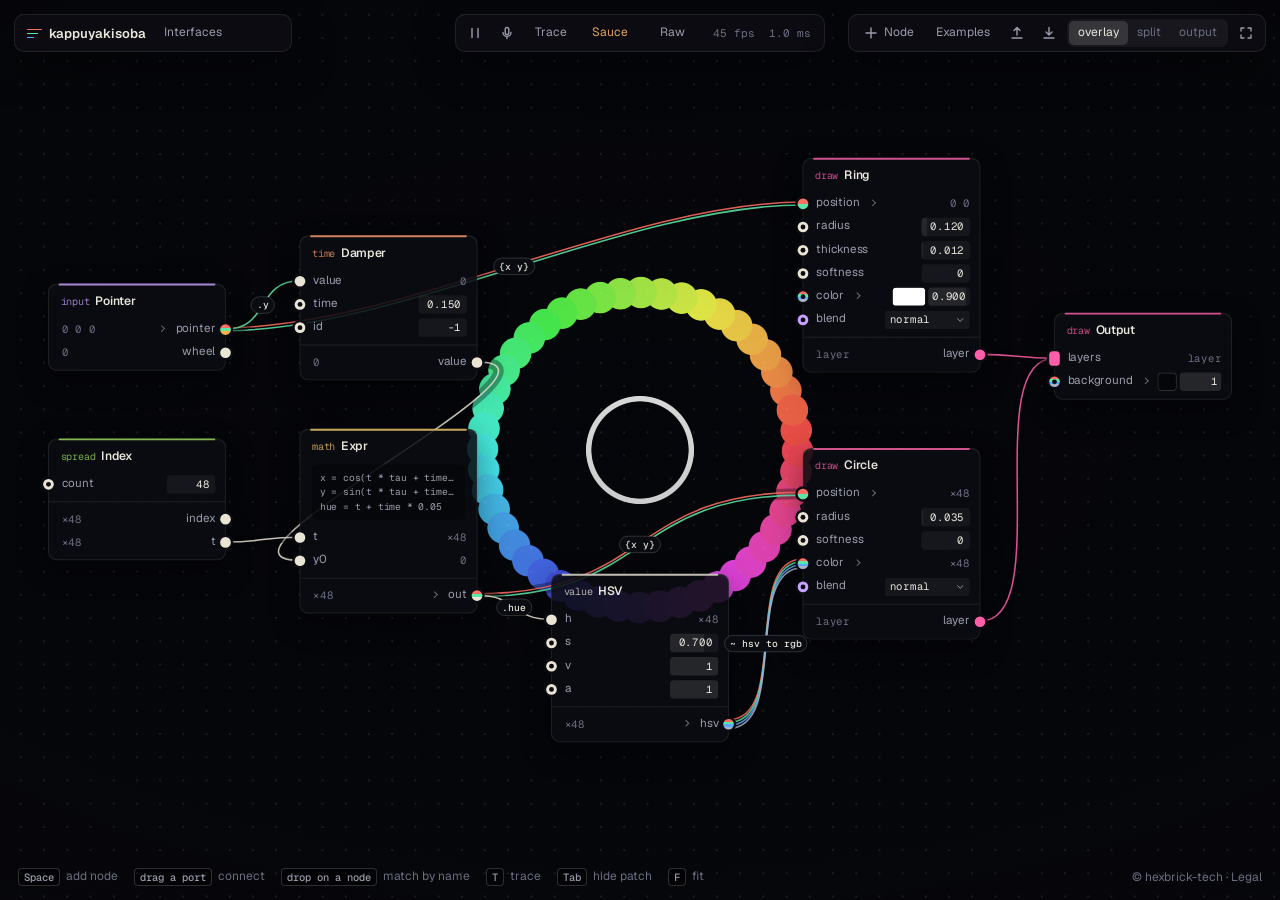
==== commit 2959194b: "Publish build Co-Authored-By: Claude Opus 5.5 <noreply@anthropic.com>" ====
--- a/index.html
+++ b/index.html
@@ -6,8 +6,8 @@
     <meta name="color-scheme" content="dark" />
     <title>kappuyakisoba</title>
     <link rel="icon" href="data:image/svg+xml,<svg xmlns='http://www.w3.org/2000/svg' viewBox='0 0 16 16'><rect width='16' height='16' rx='4' fill='%230a0b10'/><path d='M3 5h10' stroke='%23ff6b5e' stroke-width='1.6'/><path d='M3 8h10' stroke='%235fe0a5' stroke-width='1.6'/><path d='M3 11h10' stroke='%235aa9ff' stroke-width='1.6'/></svg>" />
-    <script type="module" crossorigin src="./assets/index-BrNk3Bi9.js"></script>
-    <link rel="stylesheet" crossorigin href="./assets/index-DRfwUHPz.css">
+    <script type="module" crossorigin src="./assets/index-Cgc68pbj.js"></script>
+    <link rel="stylesheet" crossorigin href="./assets/index-CND1r8h8.css">
   </head>
   <body>
     <div id="app"></div>
--- a/assets/index-CND1r8h8.css
+++ b/assets/index-CND1r8h8.css
@@ -0,0 +1 @@
+@font-face{font-family:Geist Variable;font-style:normal;font-display:swap;font-weight:100 900;src:url(./geist-cyrillic-ext-wght-normal-DjL33-gN.woff2)format("woff2-variations");unicode-range:U+460-52F,U+1C80-1C8A,U+20B4,U+2DE0-2DFF,U+A640-A69F,U+FE2E-FE2F}@font-face{font-family:Geist Variable;font-style:normal;font-display:swap;font-weight:100 900;src:url(./geist-cyrillic-wght-normal-BEAKL7Jp.woff2)format("woff2-variations");unicode-range:U+301,U+400-45F,U+490-491,U+4B0-4B1,U+2116}@font-face{font-family:Geist Variable;font-style:normal;font-display:swap;font-weight:100 900;src:url(./geist-vietnamese-wght-normal-6IgcOCM7.woff2)format("woff2-variations");unicode-range:U+102-103,U+110-111,U+128-129,U+168-169,U+1A0-1A1,U+1AF-1B0,U+300-301,U+303-304,U+308-309,U+323,U+329,U+1EA0-1EF9,U+20AB}@font-face{font-family:Geist Variable;font-style:normal;font-display:swap;font-weight:100 900;src:url(./geist-latin-ext-wght-normal-DC-KSUi6.woff2)format("woff2-variations");unicode-range:U+100-2BA,U+2BD-2C5,U+2C7-2CC,U+2CE-2D7,U+2DD-2FF,U+304,U+308,U+329,U+1D00-1DBF,U+1E00-1E9F,U+1EF2-1EFF,U+2020,U+20A0-20AB,U+20AD-20C0,U+2113,U+2C60-2C7F,U+A720-A7FF}@font-face{font-family:Geist Variable;font-style:normal;font-display:swap;font-weight:100 900;src:url(./geist-latin-wght-normal-BgDaEnEv.woff2)format("woff2-variations");unicode-range:U+??,U+131,U+152-153,U+2BB-2BC,U+2C6,U+2DA,U+2DC,U+304,U+308,U+329,U+2000-206F,U+20AC,U+2122,U+2191,U+2193,U+2212,U+2215,U+FEFF,U+FFFD}@font-face{font-family:Geist Mono Variable;font-style:normal;font-display:swap;font-weight:100 900;src:url(./geist-mono-cyrillic-ext-wght-normal-X_5orZeX.woff2)format("woff2-variations");unicode-range:U+460-52F,U+1C80-1C8A,U+20B4,U+2DE0-2DFF,U+A640-A69F,U+FE2E-FE2F}@font-face{font-family:Geist Mono Variable;font-style:normal;font-display:swap;font-weight:100 900;src:url(./geist-mono-cyrillic-wght-normal-DiZS0aHC.woff2)format("woff2-variations");unicode-range:U+301,U+400-45F,U+490-491,U+4B0-4B1,U+2116}@font-face{font-family:Geist Mono Variable;font-style:normal;font-display:swap;font-weight:100 900;src:url(./geist-mono-symbols2-wght-normal-CO5SzqOn.woff2)format("woff2-variations");unicode-range:U+2000-2001,U+2004-2008,U+200A,U+23B8-23BD,U+2500-259F}@font-face{font-family:Geist Mono Variable;font-style:normal;font-display:swap;font-weight:100 900;src:url(./geist-mono-vietnamese-wght-normal-DadHysG0.woff2)format("woff2-variations");unicode-range:U+102-103,U+110-111,U+128-129,U+168-169,U+1A0-1A1,U+1AF-1B0,U+300-301,U+303-304,U+308-309,U+323,U+329,U+1EA0-1EF9,U+20AB}@font-face{font-family:Geist Mono Variable;font-style:normal;font-display:swap;font-weight:100 900;src:url(./geist-mono-latin-ext-wght-normal-Bwz-egvJ.woff2)format("woff2-variations");unicode-range:U+100-2BA,U+2BD-2C5,U+2C7-2CC,U+2CE-2D7,U+2DD-2FF,U+304,U+308,U+329,U+1D00-1DBF,U+1E00-1E9F,U+1EF2-1EFF,U+2020,U+20A0-20AB,U+20AD-20C0,U+2113,U+2C60-2C7F,U+A720-A7FF}@font-face{font-family:Geist Mono Variable;font-style:normal;font-display:swap;font-weight:100 900;src:url(./geist-mono-latin-wght-normal-XN7g48iV.woff2)format("woff2-variations");unicode-range:U+??,U+131,U+152-153,U+2BB-2BC,U+2C6,U+2DA,U+2DC,U+304,U+308,U+329,U+2000-206F,U+20AC,U+2122,U+2191,U+2193,U+2212,U+2215,U+FEFF,U+FFFD}:root{--bg:#07080c;--ink:#e9e6dc;--ink-2:#9a9cab;--ink-3:#6b6e80;--line:#ffffff16;--line-2:#ffffff2b;--plate:#0c0d13eb;--plate-2:#13151df7;--well:#ffffff0d;--hot:#ff6f61;--leaf:#5ee6a8;--sky:#5aa8ff;--bad:#ff5470;--sans:"Geist Variable", system-ui, sans-serif;--mono:"Geist Mono Variable", ui-monospace, monospace;--lightningcss-light: ;--lightningcss-dark:initial;color-scheme:dark}*{box-sizing:border-box}[hidden]{display:none!important}html,body,#app{background:var(--bg);height:100%;color:var(--ink);font:12px/1.45 var(--sans);-webkit-font-smoothing:antialiased;margin:0;overflow:hidden}button,input,select,textarea{font:inherit;color:inherit}button{cursor:pointer}:focus-visible{outline:1.5px solid var(--sky);outline-offset:1px}kbd{font:500 10.5px var(--mono);border:1px solid var(--line-2);color:var(--ink-2);background:#00000059;border-radius:4px;padding:1px 5px}.eyebrow{font:500 10.5px var(--mono);color:var(--ink-3);margin-top:12px}.stage{position:absolute;inset:0}.output{width:100%;height:100%;display:block}[data-mode=output] .patch,[data-mode=output] .inspector,[data-mode=output] .hints,[data-mode=output] .bar.left,[data-mode=output] .bar.center{opacity:0;pointer-events:none}[data-mode=output] .patch{visibility:hidden}[data-mode=output] .bar.right{opacity:0;transition:opacity .2s}[data-mode=output] .bar.right:hover,[data-mode=output] .bar.right:focus-within{opacity:1}[data-mode=split] .stage{aspect-ratio:16/9;z-index:4;width:38vw;box-shadow:0 0 0 1px var(--line-2), 0 24px 60px #0009;border-radius:10px;inset:64px 16px auto auto;overflow:hidden}[data-mode=split] [data-mode=split] .inspector{top:calc(78px + 21.375vw)}.patch{touch-action:none;cursor:default;background:radial-gradient(circle, #ffffff17 1px, transparent 1.4px) var(--gx,0) var(--gy,0) / var(--gk,24px) var(--gk,24px), var(--veil,radial-gradient(120% 90% at 50% 45%, #07080c0f, #07080c80));outline:none;transition:opacity .2s;position:absolute;inset:0}.patch.panning{cursor:grabbing}.world{transform-origin:0 0;position:absolute;top:0;left:0}.marquee{border:1px solid var(--sky);pointer-events:none;background:#5aa8ff14;border-radius:3px;position:absolute}.cables{pointer-events:none;width:1px;height:1px;position:absolute;top:0;left:0;overflow:visible}.cables.labels{z-index:4}.cables.draft{z-index:5}.strand{fill:none;stroke-width:1.6px;stroke-linecap:round;opacity:.86}.hit{fill:none;stroke:#04050857;stroke-width:11px;pointer-events:stroke;cursor:pointer;stroke-linecap:round}.cable:hover .strand,.cable.selected .strand{opacity:1;stroke-width:2.1px}.cable.selected .hit{stroke:#ffffff21}.cable.feedback .strand{stroke-dasharray:7 5;animation:1s linear infinite flow}.cable.broken .strand{stroke:var(--bad);stroke-dasharray:2 5}@keyframes flow{to{stroke-dashoffset:-12px}}.cable-chip{fill:#0b0c12;stroke:var(--line-2)}.cable-chip.broken{fill:var(--bad);stroke:none}.cable-label{font:500 10px var(--mono);fill:var(--ink);text-anchor:middle;pointer-events:none}.cabling .cable,.cabling .labels{opacity:.28}.node{--accent:var(--ink-2);border:1px solid var(--line);-webkit-user-select:none;user-select:none;background:#0c0d13e0;border-radius:9px;width:184px;position:absolute;top:0;left:0;box-shadow:0 10px 30px #00000061,inset 0 1px #ffffff0b}.node:before{content:"";background:var(--accent);opacity:.8;border-radius:2px;height:1.5px;position:absolute;top:-1px;left:10px;right:10px}.node:hover{border-color:var(--line-2)}.node.selected{border-color:#ffffff8c;box-shadow:0 0 0 3px #ffffff12,0 16px 40px #00000080}.node.failed{border-color:var(--bad)}.cat-value{--accent:#e9e4d4}.cat-math{--accent:#f3c969}.cat-vec2{--accent:var(--leaf)}.cat-time{--accent:#ff9b6a}.cat-spread{--accent:#9be15d}.cat-input{--accent:#c8a2ff}.cat-particle{--accent:var(--sky)}.cat-draw{--accent:#ff5fa8}.cat-texture{--accent:#3fd7e6}.node header{cursor:grab;align-items:baseline;gap:6px;padding:8px 12px 6px;display:flex}.node header:active{cursor:grabbing}.node header b{letter-spacing:-.005em;font-size:12.5px;font-weight:560}.node-cat{font:400 10.5px var(--mono);color:var(--accent);opacity:.75}.node-error{background:var(--bad);width:8px;height:8px;box-shadow:0 0 10px var(--bad);border-radius:50%;align-self:center;margin-left:auto;display:none}.failed .node-error{display:block}.node-body,.outs{padding:2px 0 6px}.node-body+.outs{border-top:1px solid var(--line);padding-top:5px}.pin{align-items:center;gap:7px;min-height:24px;padding:0 10px 0 13px;display:flex;position:relative}.pin.out{flex-direction:row-reverse}.pin.sub{min-height:21px;padding-left:22px}.pin.sub.out{padding-left:13px;padding-right:20px}.pin.sub .pin-name{color:var(--ink-3);font:400 11px var(--mono)}.pin-name{color:var(--ink-2);cursor:crosshair;white-space:nowrap}.port{background:var(--fill);cursor:crosshair;border-radius:50%;width:11px;height:11px;transition:transform .12s;position:absolute;left:-6px;box-shadow:0 0 0 2.5px #0b0c12}.port:after{content:"";position:absolute;inset:-8px}.out>.port{left:auto;right:-6px}.sub>.port{width:8px;height:8px;left:-5px}.sub.out>.port{left:auto;right:-5px}.port.mux{border-radius:4px;height:15px}.in>.port:not(.linked):before{content:"";border-radius:inherit;background:#0b0c12;position:absolute;inset:3px}.pin:hover>.port{transform:scale(1.25)}.fold{opacity:.45;background:0 0;border:0;width:14px;height:14px;padding:0;position:relative}.fold:before{content:"";border:solid var(--ink);border-width:0 1.5px 1.5px 0;width:4px;height:4px;transition:transform .12s;position:absolute;top:4px;left:4px;transform:rotate(-45deg)}.fold.open:before{transform:rotate(45deg)}.fold:hover{opacity:1}.live{font:400 11px var(--mono);color:var(--ink-3);white-space:nowrap;text-overflow:ellipsis;font-variant-numeric:tabular-nums;margin-left:auto;overflow:hidden}.out .live{margin-left:0;margin-right:auto}.code-peek{font:400 10px/1.5 var(--mono);color:var(--ink-2);text-overflow:ellipsis;cursor:text;background:#0006;border-radius:5px;margin:2px 12px 6px;padding:6px 8px;overflow:hidden}.code-peek:hover{box-shadow:inset 0 0 0 1px var(--line-2)}.code-peek.file{cursor:pointer;color:#b7f04a;white-space:nowrap}.group{gap:3px;min-width:0;margin-left:auto;display:flex}.scrub{--fill:0%;text-align:right;min-width:50px;max-width:74px;font:400 11px/17px var(--mono);font-variant-numeric:tabular-nums;background:linear-gradient(90deg, #ffffff1c var(--fill), var(--well) var(--fill));cursor:ew-resize;touch-action:none;border-radius:4px;margin-left:auto;padding:1px 6px;overflow:hidden}.group .scrub{min-width:43px;margin:0;padding:1px 4px}.scrub:hover,.scrub.dragging{box-shadow:inset 0 0 0 1px var(--line-2)}.scrub.dragging{color:#fff}.scrub-input{text-align:right;background:0 0;border:0;outline:0;width:100%;padding:0}.toggle{background:#ffffff1f;border:0;border-radius:7px;width:26px;height:14px;margin-left:auto;transition:background .12s;position:relative}.toggle:after{content:"";background:var(--ink-2);border-radius:50%;width:10px;height:10px;transition:transform .12s,background .12s;position:absolute;top:2px;left:2px}.toggle.on{background:#ffb547}.toggle.on:after{background:#1a1206;transform:translate(12px)}.select,.text{background:var(--well);width:88px;font:400 11px/17px var(--mono);border:0;border-radius:4px;margin-left:auto;padding:1px 5px}.select{appearance:none;background:var(--well) url("data:image/svg+xml,<svg xmlns='http://www.w3.org/2000/svg' width='8' height='5'><path d='M1 1l3 3 3-3' fill='none' stroke='%239a9cab'/></svg>") no-repeat right 6px center;padding-right:16px}.select option{background:#14161f}.swatch{cursor:pointer;background:0 0;border:0;border-radius:4px;width:34px;height:19px;padding:0}.swatch::-webkit-color-swatch-wrapper{padding:0}.swatch::-webkit-color-swatch{border:1px solid var(--line-2);border-radius:4px}.swatch::-moz-color-swatch{border:1px solid var(--line-2);border-radius:4px}.cabling .t-off{opacity:.25}.cabling .t-yes>.port{transform:scale(1.3);box-shadow:0 0 0 2.5px #0b0c12,0 0 0 4px #ffffff80}.cabling .t-maybe>.port{box-shadow:0 0 0 2.5px #0b0c12,0 0 0 4px #f3c9698c}.cabling .t-hover{opacity:1;background:linear-gradient(90deg,#ffffff1a,#0000)}.cabling .t-hover .pin-name{color:#fff}.cabling .t-hover>.port{transform:scale(1.6)}.tip,.trace-tip{z-index:40;border:1px solid var(--line-2);pointer-events:none;white-space:pre-wrap;background:#08090df0;border-radius:7px;align-items:baseline;gap:8px;max-width:330px;padding:6px 10px 6px 7px;display:flex;position:fixed;top:0;left:0}.tip b,.trace-tip b{font:560 10.5px var(--mono);background:var(--ink);color:#0b0c12;white-space:nowrap;border-radius:4px;padding:1px 6px}.tip.bad b{background:var(--bad);color:#fff}.spill{z-index:3;pointer-events:none;position:fixed}[data-mode=output] .spill{visibility:hidden}[data-taste=Sauce] .tugged{animation:90ms linear infinite tug}[data-taste=Sauce] .refuse{animation:.32s ease-out refuse}.pin.refuse{background:linear-gradient(90deg,#ff54704d,#0000)}@keyframes tug{25%{transform:translate(-1.2px,.8px)scale(1.3)}75%{transform:translate(1.2px,-.8px)scale(1.3)}}@keyframes refuse{15%{transform:translate(-5px)}35%{transform:translate(5px)}55%{transform:translate(-3px)}75%{transform:translate(2px)}}.draining{z-index:4;font:400 10.5px var(--mono);letter-spacing:.08em;color:var(--ink-2);pointer-events:none;position:absolute;bottom:40px;right:18px}.trace-overlay{z-index:6;pointer-events:none;width:100%;height:100%;position:fixed;inset:0}.trace-mark{fill:none;stroke:#fff;stroke-width:1.6px}.trace-thread{fill:none;stroke:#fff;stroke-width:1.2px;stroke-dasharray:2 4;opacity:.75}.trace-tip{white-space:pre;max-width:min(720px,80vw);overflow:hidden}.trace-mode .patch,.trace-mode .output{cursor:crosshair}.plucking,.plucking *{cursor:grabbing!important}.tracing .cable:not(.traced){opacity:.12}.cable-chip.dim,.cable-label.dim{opacity:.18}.tracing .node:not(.traced){opacity:.32}.node.traced{border-color:#fff9;box-shadow:0 0 0 3px #ffffff0f,0 10px 30px #00000061}.cable.traced .strand{opacity:1;stroke-width:2.4px}.cable.traced .hit{stroke:#ffffff1f}[data-taste=Sauce] .cable.traced{animation:pluck .1s linear calc(var(--d) * -27ms) infinite}@keyframes pluck{25%{transform:translate(calc(var(--shake,0) * .5px), calc(var(--shake,0) * 1px))}75%{transform:translate(calc(var(--shake,0) * -.5px), calc(var(--shake,0) * -1px))}}.panel{background:var(--plate);border:1px solid var(--line);border-radius:10px;box-shadow:0 14px 44px #0000006b}.bar{z-index:10;align-items:center;gap:4px;height:38px;padding:0 5px;display:flex;position:absolute;top:14px}.bar.left{gap:10px;padding-left:12px;left:14px}.bar.center{left:50%;transform:translate(-50%)}.bar.right{right:14px}.mark{font:600 13px var(--sans);letter-spacing:.005em;padding-left:22px;position:relative}.mark i{border-radius:2px;width:15px;height:1.6px;position:absolute;left:0}.mark i:first-child{background:var(--hot);top:4px}.mark i:nth-child(2){background:var(--leaf);width:11px;top:8px}.mark i:nth-child(3){background:var(--sky);width:7px;top:12px}.patch-name{width:130px;color:var(--ink-2);background:0 0;border:0;border-radius:6px;padding:4px 8px}.patch-name:hover{background:var(--well)}.patch-name:focus{background:var(--well);color:var(--ink)}.btn{height:28px;color:var(--ink-2);white-space:nowrap;background:0 0;border:0;border-radius:6px;align-items:center;gap:5px;padding:0 9px;display:inline-flex}.btn:hover{background:var(--well);color:var(--ink)}.btn.trace{justify-content:center;width:52px}.btn.trace[aria-pressed=true]{color:var(--ink);background:#ffffff21}.btn.taste,.btn.mask{justify-content:center;width:58px}.btn.taste[aria-pressed=true]{color:#e0a05a;background:0 0}.btn.mask[aria-pressed=true]{color:var(--sky);background:0 0}.btn.taste[aria-pressed=true]:hover,.btn.mask[aria-pressed=true]:hover{background:var(--well)}.btn.taste:disabled{opacity:.45;cursor:default}.btn[aria-pressed=true]{color:#1a1206;background:#ffb547}.icon-btn{justify-content:center;width:28px;padding:0}.icon{width:16px;height:16px}.icon svg{fill:none;stroke:currentColor;stroke-width:1.4px;stroke-linecap:round;stroke-linejoin:round;width:16px;height:16px;display:block}.btn.danger{color:var(--bad);background:#ff547017;margin-top:16px;padding:0 10px}.fps{min-width:104px;font:400 11px var(--mono);color:var(--ink-3);text-align:right;white-space:pre;font-variant-numeric:tabular-nums;padding:0 8px}.segs{background:var(--well);border-radius:7px;padding:2px;display:flex}.seg{height:24px;color:var(--ink-3);background:0 0;border:0;border-radius:5px;padding:0 9px}.seg:hover{color:var(--ink)}.seg[aria-pressed=true]{color:var(--ink);background:#ffffff21}.menu{z-index:20;background:var(--plate-2);min-width:170px;padding:5px;position:absolute;top:58px;right:190px}.menu-item{text-align:left;background:0 0;border:0;border-radius:6px;width:100%;padding:6px 10px;display:block}.menu-item:hover{background:var(--well)}.menu hr{border:0;border-top:1px solid var(--line);margin:5px 0}.hints{color:var(--ink-3);pointer-events:none;gap:16px;transition:opacity .2s;display:flex;position:absolute;bottom:14px;left:18px}.hints span{align-items:center;gap:6px;display:flex}.legal{color:var(--ink-3);text-decoration:none;position:absolute;bottom:14px;right:18px}.legal:hover{color:var(--ink);text-decoration:underline}[data-mode=output] .legal{opacity:0}[data-mode=output] .legal:hover,[data-mode=output] .legal:focus-visible{opacity:1}.toast{z-index:50;background:var(--plate-2);border:1px solid var(--line-2);border-radius:8px;max-width:560px;padding:8px 14px;position:fixed;bottom:44px;left:50%;transform:translate(-50%);box-shadow:0 10px 30px #00000080}.toast.bad{border-color:var(--bad)}.browser{z-index:30;background:var(--plate-2);flex-direction:column;width:300px;height:400px;display:flex;position:fixed;overflow:hidden}.browser-input{border:0;border-bottom:1px solid var(--line);background:0 0;outline:0;padding:12px 14px;font-size:14px}.browser-input::placeholder{color:var(--ink-3)}.browser-list{scrollbar-width:thin;scrollbar-color:#fff3 transparent;flex:1;padding:5px;overflow-y:auto}.browser-group{font:400 10.5px var(--mono);color:var(--ink-3);padding:8px 9px 3px}.browser-item{cursor:pointer;border-radius:6px;align-items:center;gap:9px;padding:4px 9px;display:flex}.browser-item b{font-weight:480}.browser-item.active{background:#ffffff1a}.browser-ports{gap:2px;width:26px;display:flex}.browser-ports i{border-radius:50%;width:7px;height:7px}.browser-note{font:400 10.5px var(--mono);color:var(--ink-3);margin-left:auto}.browser-doc{border-top:1px solid var(--line);min-height:50px;color:var(--ink-2);padding:9px 14px}.chooser{z-index:35;background:var(--plate-2);outline:0;min-width:210px;padding:5px;position:fixed}.chooser-title{font:400 11px var(--mono);color:var(--ink-3);padding:5px 9px 7px}.chooser-item,.field{text-align:left;width:100%;font-family:var(--mono);background:0 0;border:0;border-radius:6px;align-items:center;gap:9px;padding:6px 9px;font-size:11.5px;display:flex}.chooser-item b,.field b{font-weight:500}.chooser-item span:last-child,.field span:last-child{color:var(--ink-3);margin-left:auto}.chooser-item:hover,.chooser-item:focus,.field:hover{background:#ffffff17;outline:0}.field.on{background:#ffffff21}.strand-chips{flex-direction:column;gap:2px;width:14px;display:inline-flex}.strand-chips i{border-radius:1px;height:2px}.inspector{z-index:8;scrollbar-width:thin;scrollbar-color:#fff3 transparent;background:var(--plate-2);width:288px;max-height:calc(100% - 120px);padding:4px 16px 16px;position:absolute;top:64px;right:14px;overflow-y:auto}[data-mode=split] .inspector{max-height:calc(100% - 92px - 21.375vw)}.inspector h2{letter-spacing:-.01em;margin:0;font-size:17px;font-weight:560}.inspector h2.link-title{font:500 13px/1.5 var(--mono);overflow-wrap:anywhere}.link-title span{color:var(--ink-3)}.inspect-doc{color:var(--ink-2);text-wrap:pretty;margin:5px 0 8px}.inspect-error{color:var(--bad);overflow-wrap:anywhere;margin:6px 0}.inspect-error:empty{display:none}.code{border:1px solid var(--line);width:100%;font:400 11px/1.55 var(--mono);resize:vertical;white-space:pre;tab-size:2;background:#0000006b;border-radius:7px;margin:4px 0 8px;padding:9px 10px}.file-row{align-items:center;gap:6px;margin:0 0 10px;display:flex}.file-row .btn{background:var(--well);height:25px}.file-name{text-overflow:ellipsis;white-space:nowrap;min-width:0;font:400 11px var(--mono);color:var(--ink-3);flex:1;overflow:hidden}.inspect-pin{border-top:1px solid var(--line);grid-template-columns:11px auto 1fr;align-items:center;gap:3px 9px;padding:5px 0;display:grid}.inspect-pin>.port{cursor:default;box-shadow:none;width:9px;height:9px;position:static}.inspect-pin b{font-weight:480}.inspect-pin>.inspect-link,.inspect-pin>.live-long{grid-column:2/-1}.shape{font:400 10.5px var(--mono);color:var(--ink-3);flex-wrap:wrap;justify-content:flex-end;gap:4px;display:flex}.shape.big{justify-content:flex-start;margin-top:4px;font-size:11.5px}.shape em{color:var(--c);background:color-mix(in srgb, var(--c) 13%, transparent);border-radius:4px;padding:0 5px;font-style:normal}.shape em.dim{color:var(--ink-3);background:0 0;text-decoration:line-through}.inspect-link{text-align:left;min-width:0;font:400 11px var(--mono);color:var(--ink-2);overflow-wrap:anywhere;background:0 0;border:0;justify-content:space-between;gap:8px;padding:2px 0;display:flex}.inspect-link:hover{color:#fff}.inspect-link span{color:var(--ink-3);white-space:nowrap}.inspect-link.bad{color:var(--bad)}.live-long{white-space:pre;font:400 10.5px/1.5 var(--mono);color:var(--ink-3)}.live-long:empty{display:none}.fatal{place-content:center;max-width:560px;margin:auto;padding:24px;display:grid;position:absolute;inset:0}.fatal p{color:var(--ink-2)}@media (max-width:900px){.hints,.fps,.patch-name{display:none}.bar.center{left:116px;transform:none}}@media (prefers-reduced-motion:reduce){*,:after,:before{transition:none!important;animation:none!important}}
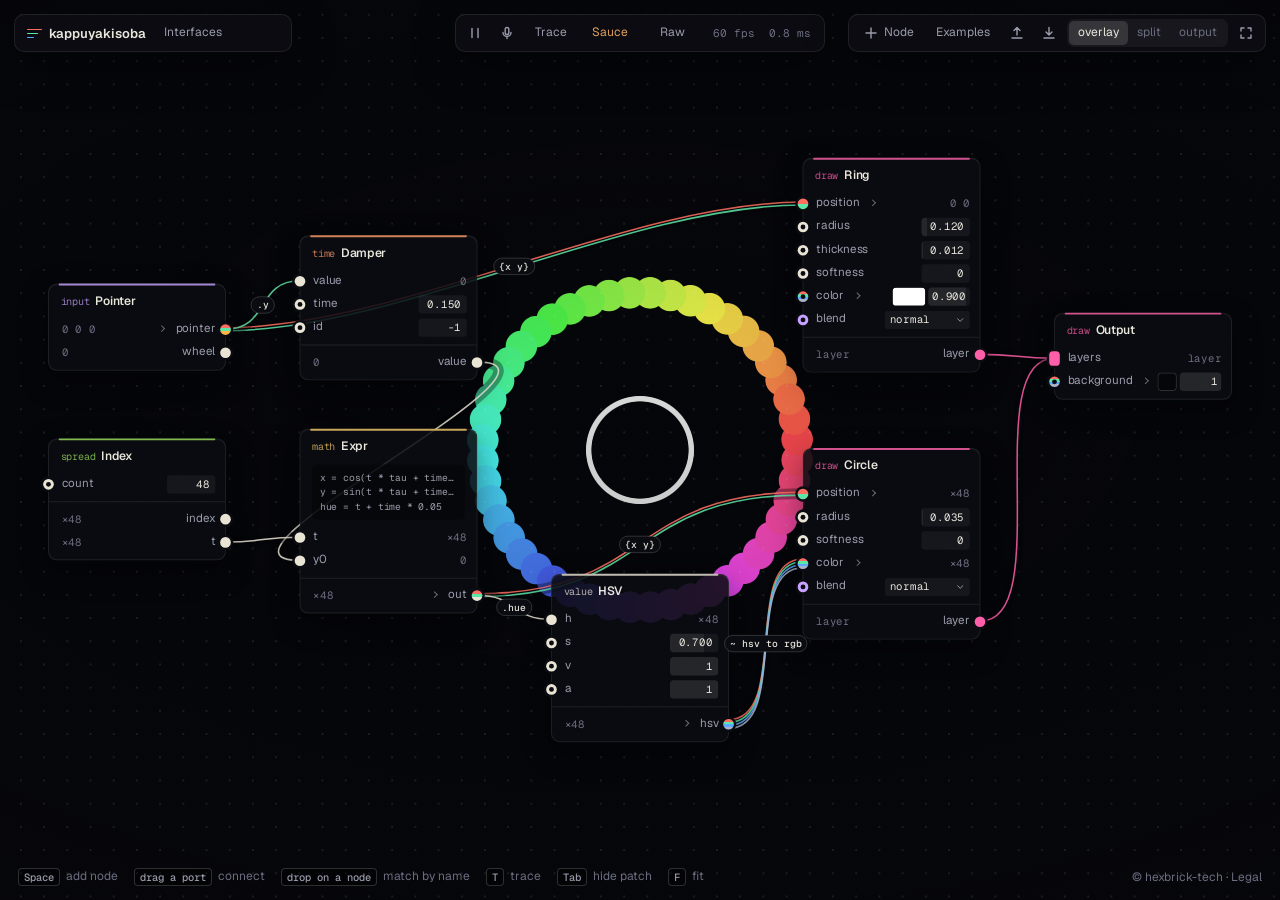
==== commit 8c41b2b1: "Publish build Co-Authored-By: Claude Opus 5.5 <noreply@anthropic.com>" ====
--- a/index.html
+++ b/index.html
@@ -6,8 +6,8 @@
     <meta name="color-scheme" content="dark" />
     <title>kappuyakisoba</title>
     <link rel="icon" href="data:image/svg+xml,<svg xmlns='http://www.w3.org/2000/svg' viewBox='0 0 16 16'><rect width='16' height='16' rx='4' fill='%230a0b10'/><path d='M3 5h10' stroke='%23ff6b5e' stroke-width='1.6'/><path d='M3 8h10' stroke='%235fe0a5' stroke-width='1.6'/><path d='M3 11h10' stroke='%235aa9ff' stroke-width='1.6'/></svg>" />
-    <script type="module" crossorigin src="./assets/index-Cgc68pbj.js"></script>
-    <link rel="stylesheet" crossorigin href="./assets/index-CND1r8h8.css">
+    <script type="module" crossorigin src="./assets/index-CB8TOAOc.js"></script>
+    <link rel="stylesheet" crossorigin href="./assets/index-Di3d3IUi.css">
   </head>
   <body>
     <div id="app"></div>
--- a/assets/index-Di3d3IUi.css
+++ b/assets/index-Di3d3IUi.css
@@ -0,0 +1 @@
+@font-face{font-family:Geist Variable;font-style:normal;font-display:swap;font-weight:100 900;src:url(./geist-cyrillic-ext-wght-normal-DjL33-gN.woff2)format("woff2-variations");unicode-range:U+460-52F,U+1C80-1C8A,U+20B4,U+2DE0-2DFF,U+A640-A69F,U+FE2E-FE2F}@font-face{font-family:Geist Variable;font-style:normal;font-display:swap;font-weight:100 900;src:url(./geist-cyrillic-wght-normal-BEAKL7Jp.woff2)format("woff2-variations");unicode-range:U+301,U+400-45F,U+490-491,U+4B0-4B1,U+2116}@font-face{font-family:Geist Variable;font-style:normal;font-display:swap;font-weight:100 900;src:url(./geist-vietnamese-wght-normal-6IgcOCM7.woff2)format("woff2-variations");unicode-range:U+102-103,U+110-111,U+128-129,U+168-169,U+1A0-1A1,U+1AF-1B0,U+300-301,U+303-304,U+308-309,U+323,U+329,U+1EA0-1EF9,U+20AB}@font-face{font-family:Geist Variable;font-style:normal;font-display:swap;font-weight:100 900;src:url(./geist-latin-ext-wght-normal-DC-KSUi6.woff2)format("woff2-variations");unicode-range:U+100-2BA,U+2BD-2C5,U+2C7-2CC,U+2CE-2D7,U+2DD-2FF,U+304,U+308,U+329,U+1D00-1DBF,U+1E00-1E9F,U+1EF2-1EFF,U+2020,U+20A0-20AB,U+20AD-20C0,U+2113,U+2C60-2C7F,U+A720-A7FF}@font-face{font-family:Geist Variable;font-style:normal;font-display:swap;font-weight:100 900;src:url(./geist-latin-wght-normal-BgDaEnEv.woff2)format("woff2-variations");unicode-range:U+??,U+131,U+152-153,U+2BB-2BC,U+2C6,U+2DA,U+2DC,U+304,U+308,U+329,U+2000-206F,U+20AC,U+2122,U+2191,U+2193,U+2212,U+2215,U+FEFF,U+FFFD}@font-face{font-family:Geist Mono Variable;font-style:normal;font-display:swap;font-weight:100 900;src:url(./geist-mono-cyrillic-ext-wght-normal-X_5orZeX.woff2)format("woff2-variations");unicode-range:U+460-52F,U+1C80-1C8A,U+20B4,U+2DE0-2DFF,U+A640-A69F,U+FE2E-FE2F}@font-face{font-family:Geist Mono Variable;font-style:normal;font-display:swap;font-weight:100 900;src:url(./geist-mono-cyrillic-wght-normal-DiZS0aHC.woff2)format("woff2-variations");unicode-range:U+301,U+400-45F,U+490-491,U+4B0-4B1,U+2116}@font-face{font-family:Geist Mono Variable;font-style:normal;font-display:swap;font-weight:100 900;src:url(./geist-mono-symbols2-wght-normal-CO5SzqOn.woff2)format("woff2-variations");unicode-range:U+2000-2001,U+2004-2008,U+200A,U+23B8-23BD,U+2500-259F}@font-face{font-family:Geist Mono Variable;font-style:normal;font-display:swap;font-weight:100 900;src:url(./geist-mono-vietnamese-wght-normal-DadHysG0.woff2)format("woff2-variations");unicode-range:U+102-103,U+110-111,U+128-129,U+168-169,U+1A0-1A1,U+1AF-1B0,U+300-301,U+303-304,U+308-309,U+323,U+329,U+1EA0-1EF9,U+20AB}@font-face{font-family:Geist Mono Variable;font-style:normal;font-display:swap;font-weight:100 900;src:url(./geist-mono-latin-ext-wght-normal-Bwz-egvJ.woff2)format("woff2-variations");unicode-range:U+100-2BA,U+2BD-2C5,U+2C7-2CC,U+2CE-2D7,U+2DD-2FF,U+304,U+308,U+329,U+1D00-1DBF,U+1E00-1E9F,U+1EF2-1EFF,U+2020,U+20A0-20AB,U+20AD-20C0,U+2113,U+2C60-2C7F,U+A720-A7FF}@font-face{font-family:Geist Mono Variable;font-style:normal;font-display:swap;font-weight:100 900;src:url(./geist-mono-latin-wght-normal-XN7g48iV.woff2)format("woff2-variations");unicode-range:U+??,U+131,U+152-153,U+2BB-2BC,U+2C6,U+2DA,U+2DC,U+304,U+308,U+329,U+2000-206F,U+20AC,U+2122,U+2191,U+2193,U+2212,U+2215,U+FEFF,U+FFFD}:root{--bg:#07080c;--ink:#e9e6dc;--ink-2:#9a9cab;--ink-3:#6b6e80;--line:#ffffff16;--line-2:#ffffff2b;--plate:#0c0d13eb;--plate-2:#13151df7;--well:#ffffff0d;--hot:#ff6f61;--leaf:#5ee6a8;--sky:#5aa8ff;--bad:#ff5470;--sans:"Geist Variable", system-ui, sans-serif;--mono:"Geist Mono Variable", ui-monospace, monospace;--lightningcss-light: ;--lightningcss-dark:initial;color-scheme:dark}*{box-sizing:border-box}[hidden]{display:none!important}html,body,#app{background:var(--bg);height:100%;color:var(--ink);font:12px/1.45 var(--sans);-webkit-font-smoothing:antialiased;margin:0;overflow:hidden}button,input,select,textarea{font:inherit;color:inherit}button{cursor:pointer}:focus-visible{outline:1.5px solid var(--sky);outline-offset:1px}kbd{font:500 10.5px var(--mono);border:1px solid var(--line-2);color:var(--ink-2);background:#00000059;border-radius:4px;padding:1px 5px}.eyebrow{font:500 10.5px var(--mono);color:var(--ink-3);margin-top:12px}.stage{position:absolute;inset:0}.output{width:100%;height:100%;display:block}[data-mode=output] .patch,[data-mode=output] .inspector,[data-mode=output] .hints,[data-mode=output] .bar.left,[data-mode=output] .bar.center{opacity:0;pointer-events:none}[data-mode=output] .patch{visibility:hidden}[data-mode=output] .bar.right{opacity:0;transition:opacity .2s}[data-mode=output] .bar.right:hover,[data-mode=output] .bar.right:focus-within{opacity:1}[data-mode=split] .stage{aspect-ratio:16/9;z-index:4;width:38vw;box-shadow:0 0 0 1px var(--line-2), 0 24px 60px #0009;border-radius:10px;inset:64px 16px auto auto;overflow:hidden}[data-mode=split] [data-mode=split] .inspector{top:calc(78px + 21.375vw)}.patch{touch-action:none;cursor:default;background:radial-gradient(circle, #ffffff17 1px, transparent 1.4px) var(--gx,0) var(--gy,0) / var(--gk,24px) var(--gk,24px), var(--veil,radial-gradient(120% 90% at 50% 45%, #07080c0f, #07080c80));outline:none;transition:opacity .2s;position:absolute;inset:0}.patch.panning{cursor:grabbing}.world{transform-origin:0 0;position:absolute;top:0;left:0}.marquee{border:1px solid var(--sky);pointer-events:none;background:#5aa8ff14;border-radius:3px;position:absolute}.cables{pointer-events:none;width:1px;height:1px;position:absolute;top:0;left:0;overflow:visible}.cables.labels{z-index:4}.cables.draft{z-index:5}.strand{fill:none;stroke-width:1.6px;stroke-linecap:round;opacity:.86}.hit{fill:none;stroke:#04050857;stroke-width:11px;pointer-events:stroke;cursor:pointer;stroke-linecap:round}.cable:hover .strand,.cable.selected .strand{opacity:1;stroke-width:2.1px}.cable.selected .hit{stroke:#ffffff21}.cable.feedback .strand{stroke-dasharray:7 5;animation:1s linear infinite flow}.cable.broken .strand{stroke:var(--bad);stroke-dasharray:2 5}@keyframes flow{to{stroke-dashoffset:-12px}}.cable-chip{fill:#0b0c12;stroke:var(--line-2)}.cable-chip.broken{fill:var(--bad);stroke:none}.cable-label{font:500 10px var(--mono);fill:var(--ink);text-anchor:middle;pointer-events:none}.cabling .cable,.cabling .labels{opacity:.28}.node{--accent:var(--ink-2);border:1px solid var(--line);-webkit-user-select:none;user-select:none;background:#0c0d13e0;border-radius:9px;width:184px;position:absolute;top:0;left:0;box-shadow:0 10px 30px #00000061,inset 0 1px #ffffff0b}.node:before{content:"";background:var(--accent);opacity:.8;border-radius:2px;height:1.5px;position:absolute;top:-1px;left:10px;right:10px}.node:hover{border-color:var(--line-2)}.node.selected{border-color:#ffffff8c;box-shadow:0 0 0 3px #ffffff12,0 16px 40px #00000080}.node.failed{border-color:var(--bad)}.cat-value{--accent:#e9e4d4}.cat-math{--accent:#f3c969}.cat-vec2{--accent:var(--leaf)}.cat-time{--accent:#ff9b6a}.cat-spread{--accent:#9be15d}.cat-input{--accent:#c8a2ff}.cat-particle{--accent:var(--sky)}.cat-draw{--accent:#ff5fa8}.cat-texture{--accent:#3fd7e6}.node header{cursor:grab;align-items:baseline;gap:6px;padding:8px 12px 6px;display:flex}.node header:active{cursor:grabbing}.node header b{letter-spacing:-.005em;font-size:12.5px;font-weight:560}.node-cat{font:400 10.5px var(--mono);color:var(--accent);opacity:.75}.node-error{background:var(--bad);width:8px;height:8px;box-shadow:0 0 10px var(--bad);border-radius:50%;align-self:center;margin-left:auto;display:none}.failed .node-error{display:block}.node-body,.outs{padding:2px 0 6px}.node-body+.outs{border-top:1px solid var(--line);padding-top:5px}.pin{align-items:center;gap:7px;min-height:24px;padding:0 10px 0 13px;display:flex;position:relative}.setting{min-height:24px;color:var(--ink-3);align-items:center;padding:0 10px 0 13px;display:flex}.pin.out{flex-direction:row-reverse}.pin.sub{min-height:21px;padding-left:22px}.pin.sub.out{padding-left:13px;padding-right:20px}.pin.sub .pin-name{color:var(--ink-3);font:400 11px var(--mono)}.pin-name{color:var(--ink-2);cursor:crosshair;white-space:nowrap}.port{background:var(--fill);cursor:crosshair;border-radius:50%;width:11px;height:11px;transition:transform .12s;position:absolute;left:-6px;box-shadow:0 0 0 2.5px #0b0c12}.port:after{content:"";position:absolute;inset:-8px}.out>.port{left:auto;right:-6px}.sub>.port{width:8px;height:8px;left:-5px}.sub.out>.port{left:auto;right:-5px}.port.mux{border-radius:4px;height:15px}.in>.port:not(.linked):before{content:"";border-radius:inherit;background:#0b0c12;position:absolute;inset:3px}.pin:hover>.port{transform:scale(1.25)}.fold{opacity:.45;background:0 0;border:0;width:14px;height:14px;padding:0;position:relative}.fold:before{content:"";border:solid var(--ink);border-width:0 1.5px 1.5px 0;width:4px;height:4px;transition:transform .12s;position:absolute;top:4px;left:4px;transform:rotate(-45deg)}.fold.open:before{transform:rotate(45deg)}.fold:hover{opacity:1}.live{font:400 11px var(--mono);color:var(--ink-3);white-space:nowrap;text-overflow:ellipsis;font-variant-numeric:tabular-nums;margin-left:auto;overflow:hidden}.out .live{margin-left:0;margin-right:auto}.code-peek{font:400 10px/1.5 var(--mono);color:var(--ink-2);text-overflow:ellipsis;cursor:text;background:#0006;border-radius:5px;margin:2px 12px 6px;padding:6px 8px;overflow:hidden}.code-peek:hover{box-shadow:inset 0 0 0 1px var(--line-2)}.code-peek.file{cursor:pointer;color:#b7f04a;white-space:nowrap}.group{gap:3px;min-width:0;margin-left:auto;display:flex}.scrub{--fill:0%;text-align:right;min-width:50px;max-width:74px;font:400 11px/17px var(--mono);font-variant-numeric:tabular-nums;background:linear-gradient(90deg, #ffffff1c var(--fill), var(--well) var(--fill));cursor:ew-resize;touch-action:none;border-radius:4px;margin-left:auto;padding:1px 6px;overflow:hidden}.group .scrub{min-width:43px;margin:0;padding:1px 4px}.scrub:hover,.scrub.dragging{box-shadow:inset 0 0 0 1px var(--line-2)}.scrub.dragging{color:#fff}.scrub-input{text-align:right;background:0 0;border:0;outline:0;width:100%;padding:0}.toggle{background:#ffffff1f;border:0;border-radius:7px;width:26px;height:14px;margin-left:auto;transition:background .12s;position:relative}.toggle:after{content:"";background:var(--ink-2);border-radius:50%;width:10px;height:10px;transition:transform .12s,background .12s;position:absolute;top:2px;left:2px}.toggle.on{background:#ffb547}.toggle.on:after{background:#1a1206;transform:translate(12px)}.select,.text{background:var(--well);width:88px;font:400 11px/17px var(--mono);border:0;border-radius:4px;margin-left:auto;padding:1px 5px}.select{appearance:none;background:var(--well) url("data:image/svg+xml,<svg xmlns='http://www.w3.org/2000/svg' width='8' height='5'><path d='M1 1l3 3 3-3' fill='none' stroke='%239a9cab'/></svg>") no-repeat right 6px center;padding-right:16px}.select option{background:#14161f}.swatch{cursor:pointer;background:0 0;border:0;border-radius:4px;width:34px;height:19px;padding:0}.swatch::-webkit-color-swatch-wrapper{padding:0}.swatch::-webkit-color-swatch{border:1px solid var(--line-2);border-radius:4px}.swatch::-moz-color-swatch{border:1px solid var(--line-2);border-radius:4px}.cabling .t-off{opacity:.25}.cabling .t-yes>.port{transform:scale(1.3);box-shadow:0 0 0 2.5px #0b0c12,0 0 0 4px #ffffff80}.cabling .t-maybe>.port{box-shadow:0 0 0 2.5px #0b0c12,0 0 0 4px #f3c9698c}.cabling .t-hover{opacity:1;background:linear-gradient(90deg,#ffffff1a,#0000)}.cabling .t-hover .pin-name{color:#fff}.cabling .t-hover>.port{transform:scale(1.6)}.tip,.trace-tip{z-index:40;border:1px solid var(--line-2);pointer-events:none;white-space:pre-wrap;background:#08090df0;border-radius:7px;align-items:baseline;gap:8px;max-width:330px;padding:6px 10px 6px 7px;display:flex;position:fixed;top:0;left:0}.tip b,.trace-tip b{font:560 10.5px var(--mono);background:var(--ink);color:#0b0c12;white-space:nowrap;border-radius:4px;padding:1px 6px}.tip.bad b{background:var(--bad);color:#fff}.spill{z-index:3;pointer-events:none;position:fixed}[data-mode=output] .spill{visibility:hidden}[data-taste=Sauce] .tugged{animation:90ms linear infinite tug}[data-taste=Sauce] .refuse{animation:.32s ease-out refuse}.pin.refuse{background:linear-gradient(90deg,#ff54704d,#0000)}@keyframes tug{25%{transform:translate(-1.2px,.8px)scale(1.3)}75%{transform:translate(1.2px,-.8px)scale(1.3)}}@keyframes refuse{15%{transform:translate(-5px)}35%{transform:translate(5px)}55%{transform:translate(-3px)}75%{transform:translate(2px)}}.draining{z-index:4;font:400 10.5px var(--mono);letter-spacing:.08em;color:var(--ink-2);pointer-events:none;position:absolute;bottom:40px;right:18px}.trace-overlay{z-index:6;pointer-events:none;width:100%;height:100%;position:fixed;inset:0}.trace-mark{fill:none;stroke:#fff;stroke-width:1.6px}.trace-thread{fill:none;stroke:#fff;stroke-width:1.2px;stroke-dasharray:2 4;opacity:.75}.trace-tip{white-space:pre;max-width:min(720px,80vw);overflow:hidden}.trace-mode .patch,.trace-mode .output{cursor:crosshair}.plucking,.plucking *{cursor:grabbing!important}.tracing .cable:not(.traced){opacity:.12}.cable-chip.dim,.cable-label.dim{opacity:.18}.tracing .node:not(.traced){opacity:.32}.node.traced{border-color:#fff9;box-shadow:0 0 0 3px #ffffff0f,0 10px 30px #00000061}.cable.traced .strand{opacity:1;stroke-width:2.4px}.cable.traced .hit{stroke:#ffffff1f}[data-taste=Sauce] .cable.traced{animation:pluck .1s linear calc(var(--d) * -27ms) infinite}@keyframes pluck{25%{transform:translate(calc(var(--shake,0) * .5px), calc(var(--shake,0) * 1px))}75%{transform:translate(calc(var(--shake,0) * -.5px), calc(var(--shake,0) * -1px))}}.panel{background:var(--plate);border:1px solid var(--line);border-radius:10px;box-shadow:0 14px 44px #0000006b}.bar{z-index:10;align-items:center;gap:4px;height:38px;padding:0 5px;display:flex;position:absolute;top:14px}.bar.left{gap:10px;padding-left:12px;left:14px}.bar.center{left:50%;transform:translate(-50%)}.bar.right{right:14px}.mark{font:600 13px var(--sans);letter-spacing:.005em;padding-left:22px;position:relative}.mark i{border-radius:2px;width:15px;height:1.6px;position:absolute;left:0}.mark i:first-child{background:var(--hot);top:4px}.mark i:nth-child(2){background:var(--leaf);width:11px;top:8px}.mark i:nth-child(3){background:var(--sky);width:7px;top:12px}.patch-name{width:130px;color:var(--ink-2);background:0 0;border:0;border-radius:6px;padding:4px 8px}.patch-name:hover{background:var(--well)}.patch-name:focus{background:var(--well);color:var(--ink)}.btn{height:28px;color:var(--ink-2);white-space:nowrap;background:0 0;border:0;border-radius:6px;align-items:center;gap:5px;padding:0 9px;display:inline-flex}.btn:hover{background:var(--well);color:var(--ink)}.btn.trace{justify-content:center;width:52px}.btn.trace[aria-pressed=true]{color:var(--ink);background:#ffffff21}.btn.taste,.btn.mask{justify-content:center;width:58px}.btn.taste[aria-pressed=true]{color:#e0a05a;background:0 0}.btn.mask[aria-pressed=true]{color:var(--sky);background:0 0}.btn.taste[aria-pressed=true]:hover,.btn.mask[aria-pressed=true]:hover{background:var(--well)}.btn.taste:disabled{opacity:.45;cursor:default}.btn[aria-pressed=true]{color:#1a1206;background:#ffb547}.icon-btn{justify-content:center;width:28px;padding:0}.icon{width:16px;height:16px}.icon svg{fill:none;stroke:currentColor;stroke-width:1.4px;stroke-linecap:round;stroke-linejoin:round;width:16px;height:16px;display:block}.btn.danger{color:var(--bad);background:#ff547017;margin-top:16px;padding:0 10px}.fps{min-width:104px;font:400 11px var(--mono);color:var(--ink-3);text-align:right;white-space:pre;font-variant-numeric:tabular-nums;padding:0 8px}.segs{background:var(--well);border-radius:7px;padding:2px;display:flex}.seg{height:24px;color:var(--ink-3);background:0 0;border:0;border-radius:5px;padding:0 9px}.seg:hover{color:var(--ink)}.seg[aria-pressed=true]{color:var(--ink);background:#ffffff21}.menu{z-index:20;background:var(--plate-2);min-width:170px;padding:5px;position:absolute;top:58px;right:190px}.menu-item{text-align:left;background:0 0;border:0;border-radius:6px;width:100%;padding:6px 10px;display:block}.menu-item:hover{background:var(--well)}.menu hr{border:0;border-top:1px solid var(--line);margin:5px 0}.hints{color:var(--ink-3);pointer-events:none;gap:16px;transition:opacity .2s;display:flex;position:absolute;bottom:14px;left:18px}.hints span{align-items:center;gap:6px;display:flex}.legal{color:var(--ink-3);text-decoration:none;position:absolute;bottom:14px;right:18px}.legal:hover{color:var(--ink);text-decoration:underline}[data-mode=output] .legal{opacity:0}[data-mode=output] .legal:hover,[data-mode=output] .legal:focus-visible{opacity:1}.toast{z-index:50;background:var(--plate-2);border:1px solid var(--line-2);border-radius:8px;max-width:560px;padding:8px 14px;position:fixed;bottom:44px;left:50%;transform:translate(-50%);box-shadow:0 10px 30px #00000080}.toast.bad{border-color:var(--bad)}.browser{z-index:30;background:var(--plate-2);flex-direction:column;width:300px;height:400px;display:flex;position:fixed;overflow:hidden}.browser-input{border:0;border-bottom:1px solid var(--line);background:0 0;outline:0;padding:12px 14px;font-size:14px}.browser-input::placeholder{color:var(--ink-3)}.browser-list{scrollbar-width:thin;scrollbar-color:#fff3 transparent;flex:1;padding:5px;overflow-y:auto}.browser-group{font:400 10.5px var(--mono);color:var(--ink-3);padding:8px 9px 3px}.browser-item{cursor:pointer;border-radius:6px;align-items:center;gap:9px;padding:4px 9px;display:flex}.browser-item b{font-weight:480}.browser-item.active{background:#ffffff1a}.browser-ports{gap:2px;width:26px;display:flex}.browser-ports i{border-radius:50%;width:7px;height:7px}.browser-note{font:400 10.5px var(--mono);color:var(--ink-3);margin-left:auto}.browser-doc{border-top:1px solid var(--line);min-height:50px;color:var(--ink-2);padding:9px 14px}.chooser{z-index:35;background:var(--plate-2);outline:0;min-width:210px;padding:5px;position:fixed}.chooser-title{font:400 11px var(--mono);color:var(--ink-3);padding:5px 9px 7px}.chooser-item,.field{text-align:left;width:100%;font-family:var(--mono);background:0 0;border:0;border-radius:6px;align-items:center;gap:9px;padding:6px 9px;font-size:11.5px;display:flex}.chooser-item b,.field b{font-weight:500}.chooser-item span:last-child,.field span:last-child{color:var(--ink-3);margin-left:auto}.chooser-item:hover,.chooser-item:focus,.field:hover{background:#ffffff17;outline:0}.field.on{background:#ffffff21}.strand-chips{flex-direction:column;gap:2px;width:14px;display:inline-flex}.strand-chips i{border-radius:1px;height:2px}.inspector{z-index:8;scrollbar-width:thin;scrollbar-color:#fff3 transparent;background:var(--plate-2);width:288px;max-height:calc(100% - 120px);padding:4px 16px 16px;position:absolute;top:64px;right:14px;overflow-y:auto}[data-mode=split] .inspector{max-height:calc(100% - 92px - 21.375vw)}.inspector h2{letter-spacing:-.01em;margin:0;font-size:17px;font-weight:560}.inspector h2.link-title{font:500 13px/1.5 var(--mono);overflow-wrap:anywhere}.link-title span{color:var(--ink-3)}.inspect-doc{color:var(--ink-2);text-wrap:pretty;margin:5px 0 8px}.inspect-error{color:var(--bad);overflow-wrap:anywhere;margin:6px 0}.inspect-error:empty{display:none}.code{border:1px solid var(--line);width:100%;font:400 11px/1.55 var(--mono);resize:vertical;white-space:pre;tab-size:2;background:#0000006b;border-radius:7px;margin:4px 0 8px;padding:9px 10px}.file-row{align-items:center;gap:6px;margin:0 0 10px;display:flex}.file-row .btn{background:var(--well);height:25px}.file-name{text-overflow:ellipsis;white-space:nowrap;min-width:0;font:400 11px var(--mono);color:var(--ink-3);flex:1;overflow:hidden}.inspect-pin{border-top:1px solid var(--line);grid-template-columns:11px auto 1fr;align-items:center;gap:3px 9px;padding:5px 0;display:grid}.inspect-pin>.port{cursor:default;box-shadow:none;width:9px;height:9px;position:static}.inspect-pin b{font-weight:480}.inspect-pin>.inspect-link,.inspect-pin>.live-long{grid-column:2/-1}.shape{font:400 10.5px var(--mono);color:var(--ink-3);flex-wrap:wrap;justify-content:flex-end;gap:4px;display:flex}.shape.big{justify-content:flex-start;margin-top:4px;font-size:11.5px}.shape em{color:var(--c);background:color-mix(in srgb, var(--c) 13%, transparent);border-radius:4px;padding:0 5px;font-style:normal}.shape em.dim{color:var(--ink-3);background:0 0;text-decoration:line-through}.inspect-link{text-align:left;min-width:0;font:400 11px var(--mono);color:var(--ink-2);overflow-wrap:anywhere;background:0 0;border:0;justify-content:space-between;gap:8px;padding:2px 0;display:flex}.inspect-link:hover{color:#fff}.inspect-link span{color:var(--ink-3);white-space:nowrap}.inspect-link.bad{color:var(--bad)}.live-long{white-space:pre;font:400 10.5px/1.5 var(--mono);color:var(--ink-3)}.live-long:empty{display:none}.fatal{place-content:center;max-width:560px;margin:auto;padding:24px;display:grid;position:absolute;inset:0}.fatal p{color:var(--ink-2)}@media (max-width:900px){.hints,.fps,.patch-name{display:none}.bar.center{left:116px;transform:none}}@media (prefers-reduced-motion:reduce){*,:after,:before{transition:none!important;animation:none!important}}
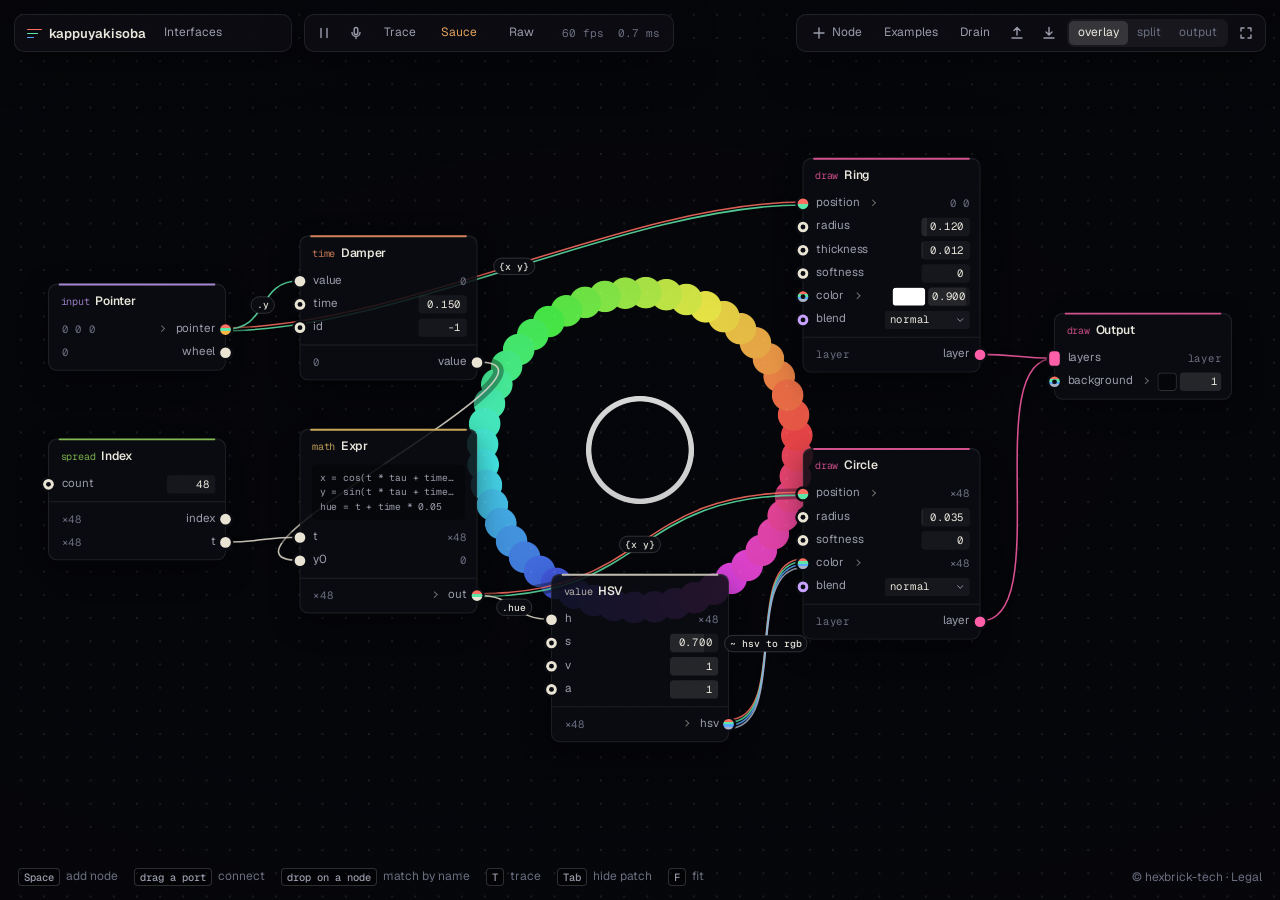
==== commit 2c46ec46: "Publish build Co-Authored-By: Claude Opus 5.5 <noreply@anthropic.com>" ====
--- a/index.html
+++ b/index.html
@@ -6,8 +6,8 @@
     <meta name="color-scheme" content="dark" />
     <title>kappuyakisoba</title>
     <link rel="icon" href="data:image/svg+xml,<svg xmlns='http://www.w3.org/2000/svg' viewBox='0 0 16 16'><rect width='16' height='16' rx='4' fill='%230a0b10'/><path d='M3 5h10' stroke='%23ff6b5e' stroke-width='1.6'/><path d='M3 8h10' stroke='%235fe0a5' stroke-width='1.6'/><path d='M3 11h10' stroke='%235aa9ff' stroke-width='1.6'/></svg>" />
-    <script type="module" crossorigin src="./assets/index-CB8TOAOc.js"></script>
-    <link rel="stylesheet" crossorigin href="./assets/index-Di3d3IUi.css">
+    <script type="module" crossorigin src="./assets/index-Bp6YC0bo.js"></script>
+    <link rel="stylesheet" crossorigin href="./assets/index-jHE9Kh1q.css">
   </head>
   <body>
     <div id="app"></div>
--- a/assets/index-jHE9Kh1q.css
+++ b/assets/index-jHE9Kh1q.css
@@ -0,0 +1 @@
+@font-face{font-family:Geist Variable;font-style:normal;font-display:swap;font-weight:100 900;src:url(./geist-cyrillic-ext-wght-normal-DjL33-gN.woff2)format("woff2-variations");unicode-range:U+460-52F,U+1C80-1C8A,U+20B4,U+2DE0-2DFF,U+A640-A69F,U+FE2E-FE2F}@font-face{font-family:Geist Variable;font-style:normal;font-display:swap;font-weight:100 900;src:url(./geist-cyrillic-wght-normal-BEAKL7Jp.woff2)format("woff2-variations");unicode-range:U+301,U+400-45F,U+490-491,U+4B0-4B1,U+2116}@font-face{font-family:Geist Variable;font-style:normal;font-display:swap;font-weight:100 900;src:url(./geist-vietnamese-wght-normal-6IgcOCM7.woff2)format("woff2-variations");unicode-range:U+102-103,U+110-111,U+128-129,U+168-169,U+1A0-1A1,U+1AF-1B0,U+300-301,U+303-304,U+308-309,U+323,U+329,U+1EA0-1EF9,U+20AB}@font-face{font-family:Geist Variable;font-style:normal;font-display:swap;font-weight:100 900;src:url(./geist-latin-ext-wght-normal-DC-KSUi6.woff2)format("woff2-variations");unicode-range:U+100-2BA,U+2BD-2C5,U+2C7-2CC,U+2CE-2D7,U+2DD-2FF,U+304,U+308,U+329,U+1D00-1DBF,U+1E00-1E9F,U+1EF2-1EFF,U+2020,U+20A0-20AB,U+20AD-20C0,U+2113,U+2C60-2C7F,U+A720-A7FF}@font-face{font-family:Geist Variable;font-style:normal;font-display:swap;font-weight:100 900;src:url(./geist-latin-wght-normal-BgDaEnEv.woff2)format("woff2-variations");unicode-range:U+??,U+131,U+152-153,U+2BB-2BC,U+2C6,U+2DA,U+2DC,U+304,U+308,U+329,U+2000-206F,U+20AC,U+2122,U+2191,U+2193,U+2212,U+2215,U+FEFF,U+FFFD}@font-face{font-family:Geist Mono Variable;font-style:normal;font-display:swap;font-weight:100 900;src:url(./geist-mono-cyrillic-ext-wght-normal-X_5orZeX.woff2)format("woff2-variations");unicode-range:U+460-52F,U+1C80-1C8A,U+20B4,U+2DE0-2DFF,U+A640-A69F,U+FE2E-FE2F}@font-face{font-family:Geist Mono Variable;font-style:normal;font-display:swap;font-weight:100 900;src:url(./geist-mono-cyrillic-wght-normal-DiZS0aHC.woff2)format("woff2-variations");unicode-range:U+301,U+400-45F,U+490-491,U+4B0-4B1,U+2116}@font-face{font-family:Geist Mono Variable;font-style:normal;font-display:swap;font-weight:100 900;src:url(./geist-mono-symbols2-wght-normal-CO5SzqOn.woff2)format("woff2-variations");unicode-range:U+2000-2001,U+2004-2008,U+200A,U+23B8-23BD,U+2500-259F}@font-face{font-family:Geist Mono Variable;font-style:normal;font-display:swap;font-weight:100 900;src:url(./geist-mono-vietnamese-wght-normal-DadHysG0.woff2)format("woff2-variations");unicode-range:U+102-103,U+110-111,U+128-129,U+168-169,U+1A0-1A1,U+1AF-1B0,U+300-301,U+303-304,U+308-309,U+323,U+329,U+1EA0-1EF9,U+20AB}@font-face{font-family:Geist Mono Variable;font-style:normal;font-display:swap;font-weight:100 900;src:url(./geist-mono-latin-ext-wght-normal-Bwz-egvJ.woff2)format("woff2-variations");unicode-range:U+100-2BA,U+2BD-2C5,U+2C7-2CC,U+2CE-2D7,U+2DD-2FF,U+304,U+308,U+329,U+1D00-1DBF,U+1E00-1E9F,U+1EF2-1EFF,U+2020,U+20A0-20AB,U+20AD-20C0,U+2113,U+2C60-2C7F,U+A720-A7FF}@font-face{font-family:Geist Mono Variable;font-style:normal;font-display:swap;font-weight:100 900;src:url(./geist-mono-latin-wght-normal-XN7g48iV.woff2)format("woff2-variations");unicode-range:U+??,U+131,U+152-153,U+2BB-2BC,U+2C6,U+2DA,U+2DC,U+304,U+308,U+329,U+2000-206F,U+20AC,U+2122,U+2191,U+2193,U+2212,U+2215,U+FEFF,U+FFFD}:root{--bg:#07080c;--ink:#e9e6dc;--ink-2:#9a9cab;--ink-3:#6b6e80;--line:#ffffff16;--line-2:#ffffff2b;--plate:#0c0d13eb;--plate-2:#13151df7;--well:#ffffff0d;--hot:#ff6f61;--leaf:#5ee6a8;--sky:#5aa8ff;--bad:#ff5470;--sans:"Geist Variable", system-ui, sans-serif;--mono:"Geist Mono Variable", ui-monospace, monospace;--lightningcss-light: ;--lightningcss-dark:initial;color-scheme:dark}*{box-sizing:border-box}[hidden]{display:none!important}html,body,#app{background:var(--bg);height:100%;color:var(--ink);font:12px/1.45 var(--sans);-webkit-font-smoothing:antialiased;margin:0;overflow:hidden}button,input,select,textarea{font:inherit;color:inherit}button{cursor:pointer}:focus-visible{outline:1.5px solid var(--sky);outline-offset:1px}kbd{font:500 10.5px var(--mono);border:1px solid var(--line-2);color:var(--ink-2);background:#00000059;border-radius:4px;padding:1px 5px}.eyebrow{font:500 10.5px var(--mono);color:var(--ink-3);margin-top:12px}.stage{position:absolute;inset:0}.output{width:100%;height:100%;display:block}[data-mode=output] .patch,[data-mode=output] .inspector,[data-mode=output] .hints,[data-mode=output] .bar.left,[data-mode=output] .bar.center{opacity:0;pointer-events:none}[data-mode=output] .patch{visibility:hidden}[data-mode=output] .bar.right{opacity:0;transition:opacity .2s}[data-mode=output] .bar.right:hover,[data-mode=output] .bar.right:focus-within{opacity:1}[data-mode=split] .stage{aspect-ratio:16/9;z-index:4;width:38vw;box-shadow:0 0 0 1px var(--line-2), 0 24px 60px #0009;border-radius:10px;inset:64px 16px auto auto;overflow:hidden}[data-mode=split] [data-mode=split] .inspector{top:calc(78px + 21.375vw)}.patch{touch-action:none;cursor:default;background:radial-gradient(circle, #ffffff17 1px, transparent 1.4px) var(--gx,0) var(--gy,0) / var(--gk,24px) var(--gk,24px), var(--veil,radial-gradient(120% 90% at 50% 45%, #07080c0f, #07080c80));outline:none;transition:opacity .2s;position:absolute;inset:0}.patch.panning{cursor:grabbing}.world{transform-origin:0 0;position:absolute;top:0;left:0}.marquee{border:1px solid var(--sky);pointer-events:none;background:#5aa8ff14;border-radius:3px;position:absolute}.cables{pointer-events:none;width:1px;height:1px;position:absolute;top:0;left:0;overflow:visible}.cables.labels{z-index:4}.cables.draft{z-index:5}.strand{fill:none;stroke-width:1.6px;stroke-linecap:round;opacity:.86}.hit{fill:none;stroke:#04050857;stroke-width:11px;pointer-events:stroke;cursor:pointer;stroke-linecap:round}.cable:hover .strand,.cable.selected .strand{opacity:1;stroke-width:2.1px}.cable.selected .hit{stroke:#ffffff21}.cable.feedback .strand{stroke-dasharray:7 5;animation:1s linear infinite flow}.cable.broken .strand{stroke:var(--bad);stroke-dasharray:2 5}@keyframes flow{to{stroke-dashoffset:-12px}}.cable-chip{fill:#0b0c12;stroke:var(--line-2)}.cable-chip.broken{fill:var(--bad);stroke:none}.cable-label{font:500 10px var(--mono);fill:var(--ink);text-anchor:middle;pointer-events:none}.cabling .cable,.cabling .labels{opacity:.28}.node{--accent:var(--ink-2);border:1px solid var(--line);-webkit-user-select:none;user-select:none;background:#0c0d13e0;border-radius:9px;width:184px;position:absolute;top:0;left:0;box-shadow:0 10px 30px #00000061,inset 0 1px #ffffff0b}.node:before{content:"";background:var(--accent);opacity:.8;border-radius:2px;height:1.5px;position:absolute;top:-1px;left:10px;right:10px}.node:hover{border-color:var(--line-2)}.node.selected{border-color:#ffffff8c;box-shadow:0 0 0 3px #ffffff12,0 16px 40px #00000080}.node.failed{border-color:var(--bad)}.cat-value{--accent:#e9e4d4}.cat-math{--accent:#f3c969}.cat-vec2{--accent:var(--leaf)}.cat-time{--accent:#ff9b6a}.cat-spread{--accent:#9be15d}.cat-input{--accent:#c8a2ff}.cat-particle{--accent:var(--sky)}.cat-draw{--accent:#ff5fa8}.cat-texture{--accent:#3fd7e6}.node header{cursor:grab;align-items:baseline;gap:6px;padding:8px 12px 6px;display:flex}.node header:active{cursor:grabbing}.node header b{letter-spacing:-.005em;font-size:12.5px;font-weight:560}.node-cat{font:400 10.5px var(--mono);color:var(--accent);opacity:.75}.node-error{background:var(--bad);width:8px;height:8px;box-shadow:0 0 10px var(--bad);border-radius:50%;align-self:center;margin-left:auto;display:none}.failed .node-error{display:block}.node-body,.outs{padding:2px 0 6px}.node-body+.outs{border-top:1px solid var(--line);padding-top:5px}.pin{align-items:center;gap:7px;min-height:24px;padding:0 10px 0 13px;display:flex;position:relative}.setting{min-height:24px;color:var(--ink-3);align-items:center;padding:0 10px 0 13px;display:flex}.pin.out{flex-direction:row-reverse}.pin.sub{min-height:21px;padding-left:22px}.pin.sub.out{padding-left:13px;padding-right:20px}.pin.sub .pin-name{color:var(--ink-3);font:400 11px var(--mono)}.pin-name{color:var(--ink-2);cursor:crosshair;white-space:nowrap}.port{background:var(--fill);cursor:crosshair;border-radius:50%;width:11px;height:11px;transition:transform .12s;position:absolute;left:-6px;box-shadow:0 0 0 2.5px #0b0c12}.port:after{content:"";position:absolute;inset:-8px}.out>.port{left:auto;right:-6px}.sub>.port{width:8px;height:8px;left:-5px}.sub.out>.port{left:auto;right:-5px}.port.mux{border-radius:4px;height:15px}.in>.port:not(.linked):before{content:"";border-radius:inherit;background:#0b0c12;position:absolute;inset:3px}.pin:hover>.port{transform:scale(1.25)}.fold{opacity:.45;background:0 0;border:0;width:14px;height:14px;padding:0;position:relative}.fold:before{content:"";border:solid var(--ink);border-width:0 1.5px 1.5px 0;width:4px;height:4px;transition:transform .12s;position:absolute;top:4px;left:4px;transform:rotate(-45deg)}.fold.open:before{transform:rotate(45deg)}.fold:hover{opacity:1}.live{font:400 11px var(--mono);color:var(--ink-3);white-space:nowrap;text-overflow:ellipsis;font-variant-numeric:tabular-nums;margin-left:auto;overflow:hidden}.out .live{margin-left:0;margin-right:auto}.code-peek{font:400 10px/1.5 var(--mono);color:var(--ink-2);text-overflow:ellipsis;cursor:text;background:#0006;border-radius:5px;margin:2px 12px 6px;padding:6px 8px;overflow:hidden}.code-peek:hover{box-shadow:inset 0 0 0 1px var(--line-2)}.code-peek.file{cursor:pointer;color:#b7f04a;white-space:nowrap}.group{gap:3px;min-width:0;margin-left:auto;display:flex}.scrub{--fill:0%;text-align:right;min-width:50px;max-width:74px;font:400 11px/17px var(--mono);font-variant-numeric:tabular-nums;background:linear-gradient(90deg, #ffffff1c var(--fill), var(--well) var(--fill));cursor:ew-resize;touch-action:none;border-radius:4px;margin-left:auto;padding:1px 6px;overflow:hidden}.group .scrub{min-width:43px;margin:0;padding:1px 4px}.scrub:hover,.scrub.dragging{box-shadow:inset 0 0 0 1px var(--line-2)}.scrub.dragging{color:#fff}.scrub-input{text-align:right;background:0 0;border:0;outline:0;width:100%;padding:0}.toggle{background:#ffffff1f;border:0;border-radius:7px;width:26px;height:14px;margin-left:auto;transition:background .12s;position:relative}.toggle:after{content:"";background:var(--ink-2);border-radius:50%;width:10px;height:10px;transition:transform .12s,background .12s;position:absolute;top:2px;left:2px}.toggle.on{background:#ffb547}.toggle.on:after{background:#1a1206;transform:translate(12px)}.select,.text{background:var(--well);width:88px;font:400 11px/17px var(--mono);border:0;border-radius:4px;margin-left:auto;padding:1px 5px}.select{appearance:none;background:var(--well) url("data:image/svg+xml,<svg xmlns='http://www.w3.org/2000/svg' width='8' height='5'><path d='M1 1l3 3 3-3' fill='none' stroke='%239a9cab'/></svg>") no-repeat right 6px center;padding-right:16px}.select option{background:#14161f}.swatch{cursor:pointer;background:0 0;border:0;border-radius:4px;width:34px;height:19px;padding:0}.swatch::-webkit-color-swatch-wrapper{padding:0}.swatch::-webkit-color-swatch{border:1px solid var(--line-2);border-radius:4px}.swatch::-moz-color-swatch{border:1px solid var(--line-2);border-radius:4px}.cabling .t-off{opacity:.25}.cabling .t-yes>.port{transform:scale(1.3);box-shadow:0 0 0 2.5px #0b0c12,0 0 0 4px #ffffff80}.cabling .t-maybe>.port{box-shadow:0 0 0 2.5px #0b0c12,0 0 0 4px #f3c9698c}.cabling .t-hover{opacity:1;background:linear-gradient(90deg,#ffffff1a,#0000)}.cabling .t-hover .pin-name{color:#fff}.cabling .t-hover>.port{transform:scale(1.6)}.tip,.trace-tip{z-index:40;border:1px solid var(--line-2);pointer-events:none;white-space:pre-wrap;background:#08090df0;border-radius:7px;align-items:baseline;gap:8px;max-width:330px;padding:6px 10px 6px 7px;display:flex;position:fixed;top:0;left:0}.tip b,.trace-tip b{font:560 10.5px var(--mono);background:var(--ink);color:#0b0c12;white-space:nowrap;border-radius:4px;padding:1px 6px}.tip.bad b{background:var(--bad);color:#fff}.spill{z-index:3;pointer-events:none;position:fixed}[data-mode=output] .spill{visibility:hidden}[data-taste=Sauce] .tugged{animation:90ms linear infinite tug}[data-taste=Sauce] .refuse{animation:.32s ease-out refuse}.pin.refuse{background:linear-gradient(90deg,#ff54704d,#0000)}@keyframes tug{25%{transform:translate(-1.2px,.8px)scale(1.3)}75%{transform:translate(1.2px,-.8px)scale(1.3)}}@keyframes refuse{15%{transform:translate(-5px)}35%{transform:translate(5px)}55%{transform:translate(-3px)}75%{transform:translate(2px)}}.draining{z-index:4;font:400 10.5px var(--mono);letter-spacing:.08em;color:var(--ink-2);pointer-events:none;position:absolute;bottom:40px;right:18px}.trace-overlay{z-index:6;pointer-events:none;width:100%;height:100%;position:fixed;inset:0}.trace-mark{fill:none;stroke:#fff;stroke-width:1.6px}.trace-thread{fill:none;stroke:#fff;stroke-width:1.2px;stroke-dasharray:2 4;opacity:.75}.trace-tip{white-space:pre;max-width:min(720px,80vw);overflow:hidden}.trace-mode .patch,.trace-mode .output{cursor:crosshair}.plucking,.plucking *{cursor:grabbing!important}.tracing .cable:not(.traced){opacity:.12}.cable-chip.dim,.cable-label.dim{opacity:.18}.tracing .node:not(.traced){opacity:.32}.node.traced{border-color:#fff9;box-shadow:0 0 0 3px #ffffff0f,0 10px 30px #00000061}.cable.traced .strand{opacity:1;stroke-width:2.4px}.cable.traced .hit{stroke:#ffffff1f}[data-taste=Sauce] .cable.traced{animation:pluck .1s linear calc(var(--d) * -27ms) infinite}@keyframes pluck{25%{transform:translate(calc(var(--shake,0) * .5px), calc(var(--shake,0) * 1px))}75%{transform:translate(calc(var(--shake,0) * -.5px), calc(var(--shake,0) * -1px))}}.panel{background:var(--plate);border:1px solid var(--line);border-radius:10px;box-shadow:0 14px 44px #0000006b}.bar{z-index:10;align-items:center;gap:4px;height:38px;padding:0 5px;display:flex;position:absolute;top:14px}.bar.left{gap:10px;padding-left:12px;left:14px}.bar.center{left:50%;transform:translate(-50%)}.bar.right{right:14px}.mark{font:600 13px var(--sans);letter-spacing:.005em;padding-left:22px;position:relative}.mark i{border-radius:2px;width:15px;height:1.6px;position:absolute;left:0}.mark i:first-child{background:var(--hot);top:4px}.mark i:nth-child(2){background:var(--leaf);width:11px;top:8px}.mark i:nth-child(3){background:var(--sky);width:7px;top:12px}.patch-name{width:130px;color:var(--ink-2);background:0 0;border:0;border-radius:6px;padding:4px 8px}.patch-name:hover{background:var(--well)}.patch-name:focus{background:var(--well);color:var(--ink)}.btn{height:28px;color:var(--ink-2);white-space:nowrap;background:0 0;border:0;border-radius:6px;align-items:center;gap:5px;padding:0 9px;display:inline-flex}.btn:hover{background:var(--well);color:var(--ink)}.btn.trace{justify-content:center;width:52px}.btn.trace[aria-pressed=true]{color:var(--ink);background:#ffffff21}.btn.taste,.btn.mask{justify-content:center;width:58px}.btn.taste[aria-pressed=true]{color:#e0a05a;background:0 0}.btn.mask[aria-pressed=true]{color:var(--sky);background:0 0}.btn.taste[aria-pressed=true]:hover,.btn.mask[aria-pressed=true]:hover{background:var(--well)}.btn.taste:disabled{opacity:.45;cursor:default}.btn[aria-pressed=true]{color:#1a1206;background:#ffb547}.icon-btn{justify-content:center;width:28px;padding:0}.icon{width:16px;height:16px}.icon svg{fill:none;stroke:currentColor;stroke-width:1.4px;stroke-linecap:round;stroke-linejoin:round;width:16px;height:16px;display:block}.btn.danger{color:var(--bad);background:#ff547017;margin-top:16px;padding:0 10px}.fps{min-width:104px;font:400 11px var(--mono);color:var(--ink-3);text-align:right;white-space:pre;font-variant-numeric:tabular-nums;padding:0 8px}.segs{background:var(--well);border-radius:7px;padding:2px;display:flex}.seg{height:24px;color:var(--ink-3);background:0 0;border:0;border-radius:5px;padding:0 9px}.seg:hover{color:var(--ink)}.seg[aria-pressed=true]{color:var(--ink);background:#ffffff21}.menu{z-index:20;background:var(--plate-2);min-width:170px;padding:5px;position:absolute;top:58px}.menu-item{text-align:left;background:0 0;border:0;border-radius:6px;width:100%;padding:6px 10px;display:block}.menu-item:hover{background:var(--well)}.ask{width:340px;color:var(--ink);background:var(--plate-2);margin:auto;padding:18px 20px 14px}.ask::backdrop{background:#00000073}.ask h2{overflow-wrap:anywhere;margin:0;font-size:15px;font-weight:560}.ask p{color:var(--ink-2);text-wrap:pretty;margin:8px 0 16px}.ask-row{justify-content:flex-end;gap:6px;display:flex}.ask .btn.danger{margin:0}.hints{color:var(--ink-3);pointer-events:none;gap:16px;transition:opacity .2s;display:flex;position:absolute;bottom:14px;left:18px}.hints span{align-items:center;gap:6px;display:flex}.legal{color:var(--ink-3);text-decoration:none;position:absolute;bottom:14px;right:18px}.legal:hover{color:var(--ink);text-decoration:underline}[data-mode=output] .legal{opacity:0}[data-mode=output] .legal:hover,[data-mode=output] .legal:focus-visible{opacity:1}.toast{z-index:50;background:var(--plate-2);border:1px solid var(--line-2);border-radius:8px;max-width:560px;padding:8px 14px;position:fixed;bottom:44px;left:50%;transform:translate(-50%);box-shadow:0 10px 30px #00000080}.toast.bad{border-color:var(--bad)}.browser{z-index:30;background:var(--plate-2);flex-direction:column;width:300px;height:400px;display:flex;position:fixed;overflow:hidden}.browser-input{border:0;border-bottom:1px solid var(--line);background:0 0;outline:0;padding:12px 14px;font-size:14px}.browser-input::placeholder{color:var(--ink-3)}.browser-list{scrollbar-width:thin;scrollbar-color:#fff3 transparent;flex:1;padding:5px;overflow-y:auto}.browser-group{font:400 10.5px var(--mono);color:var(--ink-3);padding:8px 9px 3px}.browser-item{cursor:pointer;border-radius:6px;align-items:center;gap:9px;padding:4px 9px;display:flex}.browser-item b{font-weight:480}.browser-item.active{background:#ffffff1a}.browser-ports{gap:2px;width:26px;display:flex}.browser-ports i{border-radius:50%;width:7px;height:7px}.browser-note{font:400 10.5px var(--mono);color:var(--ink-3);margin-left:auto}.browser-doc{border-top:1px solid var(--line);min-height:50px;color:var(--ink-2);padding:9px 14px}.chooser{z-index:35;background:var(--plate-2);outline:0;min-width:210px;padding:5px;position:fixed}.chooser-title{font:400 11px var(--mono);color:var(--ink-3);padding:5px 9px 7px}.chooser-item,.field{text-align:left;width:100%;font-family:var(--mono);background:0 0;border:0;border-radius:6px;align-items:center;gap:9px;padding:6px 9px;font-size:11.5px;display:flex}.chooser-item b,.field b{font-weight:500}.chooser-item span:last-child,.field span:last-child{color:var(--ink-3);margin-left:auto}.chooser-item:hover,.chooser-item:focus,.field:hover{background:#ffffff17;outline:0}.field.on{background:#ffffff21}.strand-chips{flex-direction:column;gap:2px;width:14px;display:inline-flex}.strand-chips i{border-radius:1px;height:2px}.inspector{z-index:8;scrollbar-width:thin;scrollbar-color:#fff3 transparent;background:var(--plate-2);width:288px;max-height:calc(100% - 120px);padding:4px 16px 16px;position:absolute;top:64px;right:14px;overflow-y:auto}[data-mode=split] .inspector{max-height:calc(100% - 92px - 21.375vw)}.inspector h2{letter-spacing:-.01em;margin:0;font-size:17px;font-weight:560}.inspector h2.link-title{font:500 13px/1.5 var(--mono);overflow-wrap:anywhere}.link-title span{color:var(--ink-3)}.inspect-doc{color:var(--ink-2);text-wrap:pretty;margin:5px 0 8px}.inspect-error{color:var(--bad);overflow-wrap:anywhere;margin:6px 0}.inspect-error:empty{display:none}.code{border:1px solid var(--line);width:100%;font:400 11px/1.55 var(--mono);resize:vertical;white-space:pre;tab-size:2;background:#0000006b;border-radius:7px;margin:4px 0 8px;padding:9px 10px}.file-row{align-items:center;gap:6px;margin:0 0 10px;display:flex}.file-row .btn{background:var(--well);height:25px}.file-name{text-overflow:ellipsis;white-space:nowrap;min-width:0;font:400 11px var(--mono);color:var(--ink-3);flex:1;overflow:hidden}.inspect-pin{border-top:1px solid var(--line);grid-template-columns:11px auto 1fr;align-items:center;gap:3px 9px;padding:5px 0;display:grid}.inspect-pin>.port{cursor:default;box-shadow:none;width:9px;height:9px;position:static}.inspect-pin>.port:after{content:none}.inspect-pin b{font-weight:480}.inspect-pin>.inspect-link,.inspect-pin>.live-long{grid-column:2/-1}.shape{font:400 10.5px var(--mono);color:var(--ink-3);flex-wrap:wrap;justify-content:flex-end;gap:4px;display:flex}.shape.big{justify-content:flex-start;margin-top:4px;font-size:11.5px}.shape em{color:var(--c);background:color-mix(in srgb, var(--c) 13%, transparent);border-radius:4px;padding:0 5px;font-style:normal}.shape em.dim{color:var(--ink-3);background:0 0;text-decoration:line-through}.inspect-link{text-align:left;min-width:0;font:400 11px var(--mono);color:var(--ink-2);overflow-wrap:anywhere;background:0 0;border:0;justify-content:space-between;gap:8px;padding:2px 0;display:flex}.inspect-link:hover{color:#fff}.inspect-link span{color:var(--ink-3);white-space:nowrap}.inspect-link.bad{color:var(--bad)}.live-long{white-space:pre;font:400 10.5px/1.5 var(--mono);color:var(--ink-3)}.live-long:empty{display:none}.fatal{place-content:center;max-width:560px;margin:auto;padding:24px;display:grid;position:absolute;inset:0}.fatal p{color:var(--ink-2)}@media (max-width:1340px){.bar.center{left:304px;transform:none}}@media (max-width:900px){.hints,.fps,.patch-name{display:none}.bar.center{left:116px;transform:none}}@media (prefers-reduced-motion:reduce){*,:after,:before{transition:none!important;animation:none!important}}
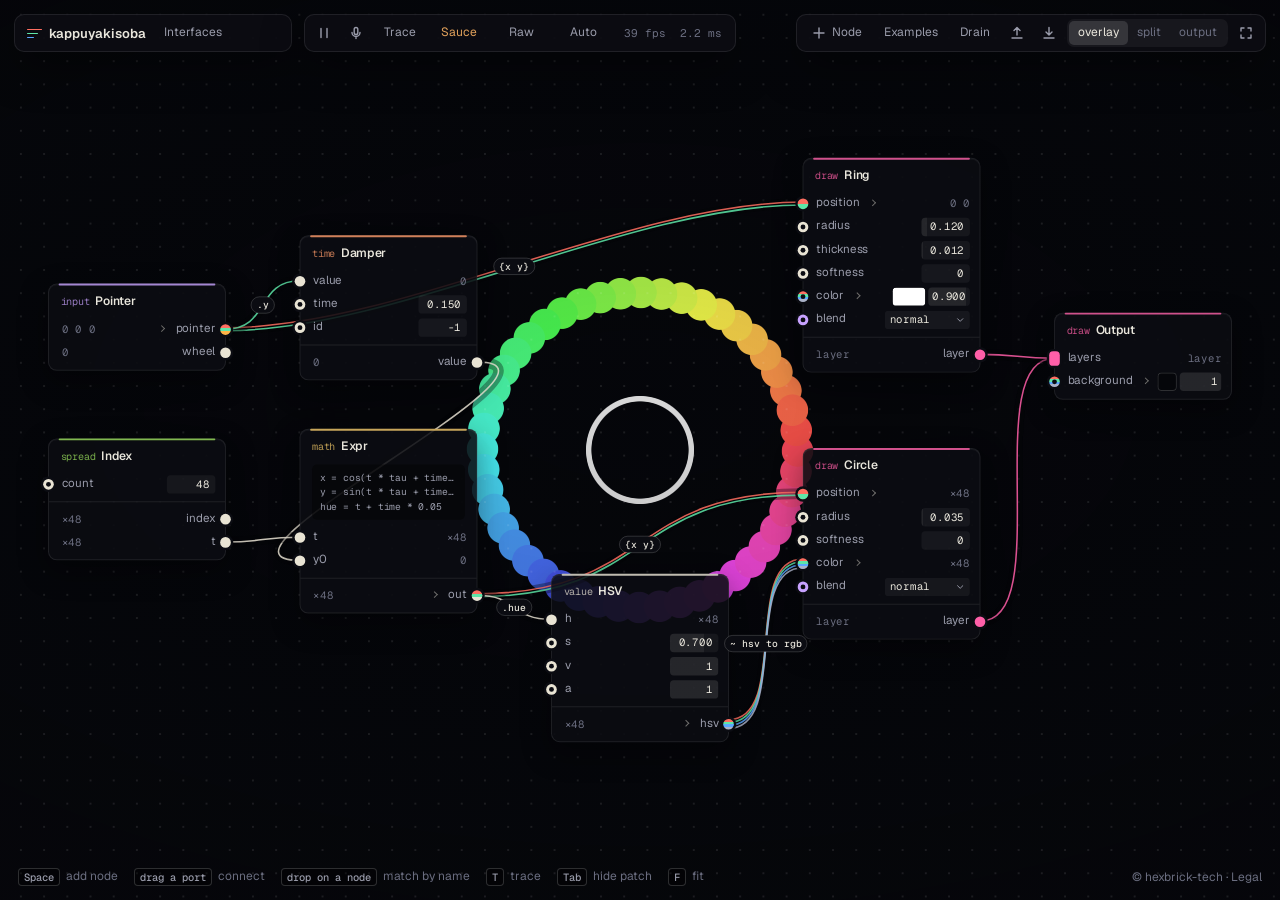
==== commit 25684450: "Publish build Co-Authored-By: Claude Opus 5.5 <noreply@anthropic.com>" ====
--- a/index.html
+++ b/index.html
@@ -6,8 +6,8 @@
     <meta name="color-scheme" content="dark" />
     <title>kappuyakisoba</title>
     <link rel="icon" href="data:image/svg+xml,<svg xmlns='http://www.w3.org/2000/svg' viewBox='0 0 16 16'><rect width='16' height='16' rx='4' fill='%230a0b10'/><path d='M3 5h10' stroke='%23ff6b5e' stroke-width='1.6'/><path d='M3 8h10' stroke='%235fe0a5' stroke-width='1.6'/><path d='M3 11h10' stroke='%235aa9ff' stroke-width='1.6'/></svg>" />
-    <script type="module" crossorigin src="./assets/index-Bp6YC0bo.js"></script>
-    <link rel="stylesheet" crossorigin href="./assets/index-jHE9Kh1q.css">
+    <script type="module" crossorigin src="./assets/index-DrM2vh3S.js"></script>
+    <link rel="stylesheet" crossorigin href="./assets/index-D_FrKAeP.css">
   </head>
   <body>
     <div id="app"></div>
--- a/assets/index-D_FrKAeP.css
+++ b/assets/index-D_FrKAeP.css
@@ -0,0 +1 @@
+@font-face{font-family:Geist Variable;font-style:normal;font-display:swap;font-weight:100 900;src:url(./geist-cyrillic-ext-wght-normal-DjL33-gN.woff2)format("woff2-variations");unicode-range:U+460-52F,U+1C80-1C8A,U+20B4,U+2DE0-2DFF,U+A640-A69F,U+FE2E-FE2F}@font-face{font-family:Geist Variable;font-style:normal;font-display:swap;font-weight:100 900;src:url(./geist-cyrillic-wght-normal-BEAKL7Jp.woff2)format("woff2-variations");unicode-range:U+301,U+400-45F,U+490-491,U+4B0-4B1,U+2116}@font-face{font-family:Geist Variable;font-style:normal;font-display:swap;font-weight:100 900;src:url(./geist-vietnamese-wght-normal-6IgcOCM7.woff2)format("woff2-variations");unicode-range:U+102-103,U+110-111,U+128-129,U+168-169,U+1A0-1A1,U+1AF-1B0,U+300-301,U+303-304,U+308-309,U+323,U+329,U+1EA0-1EF9,U+20AB}@font-face{font-family:Geist Variable;font-style:normal;font-display:swap;font-weight:100 900;src:url(./geist-latin-ext-wght-normal-DC-KSUi6.woff2)format("woff2-variations");unicode-range:U+100-2BA,U+2BD-2C5,U+2C7-2CC,U+2CE-2D7,U+2DD-2FF,U+304,U+308,U+329,U+1D00-1DBF,U+1E00-1E9F,U+1EF2-1EFF,U+2020,U+20A0-20AB,U+20AD-20C0,U+2113,U+2C60-2C7F,U+A720-A7FF}@font-face{font-family:Geist Variable;font-style:normal;font-display:swap;font-weight:100 900;src:url(./geist-latin-wght-normal-BgDaEnEv.woff2)format("woff2-variations");unicode-range:U+??,U+131,U+152-153,U+2BB-2BC,U+2C6,U+2DA,U+2DC,U+304,U+308,U+329,U+2000-206F,U+20AC,U+2122,U+2191,U+2193,U+2212,U+2215,U+FEFF,U+FFFD}@font-face{font-family:Geist Mono Variable;font-style:normal;font-display:swap;font-weight:100 900;src:url(./geist-mono-cyrillic-ext-wght-normal-X_5orZeX.woff2)format("woff2-variations");unicode-range:U+460-52F,U+1C80-1C8A,U+20B4,U+2DE0-2DFF,U+A640-A69F,U+FE2E-FE2F}@font-face{font-family:Geist Mono Variable;font-style:normal;font-display:swap;font-weight:100 900;src:url(./geist-mono-cyrillic-wght-normal-DiZS0aHC.woff2)format("woff2-variations");unicode-range:U+301,U+400-45F,U+490-491,U+4B0-4B1,U+2116}@font-face{font-family:Geist Mono Variable;font-style:normal;font-display:swap;font-weight:100 900;src:url(./geist-mono-symbols2-wght-normal-CO5SzqOn.woff2)format("woff2-variations");unicode-range:U+2000-2001,U+2004-2008,U+200A,U+23B8-23BD,U+2500-259F}@font-face{font-family:Geist Mono Variable;font-style:normal;font-display:swap;font-weight:100 900;src:url(./geist-mono-vietnamese-wght-normal-DadHysG0.woff2)format("woff2-variations");unicode-range:U+102-103,U+110-111,U+128-129,U+168-169,U+1A0-1A1,U+1AF-1B0,U+300-301,U+303-304,U+308-309,U+323,U+329,U+1EA0-1EF9,U+20AB}@font-face{font-family:Geist Mono Variable;font-style:normal;font-display:swap;font-weight:100 900;src:url(./geist-mono-latin-ext-wght-normal-Bwz-egvJ.woff2)format("woff2-variations");unicode-range:U+100-2BA,U+2BD-2C5,U+2C7-2CC,U+2CE-2D7,U+2DD-2FF,U+304,U+308,U+329,U+1D00-1DBF,U+1E00-1E9F,U+1EF2-1EFF,U+2020,U+20A0-20AB,U+20AD-20C0,U+2113,U+2C60-2C7F,U+A720-A7FF}@font-face{font-family:Geist Mono Variable;font-style:normal;font-display:swap;font-weight:100 900;src:url(./geist-mono-latin-wght-normal-XN7g48iV.woff2)format("woff2-variations");unicode-range:U+??,U+131,U+152-153,U+2BB-2BC,U+2C6,U+2DA,U+2DC,U+304,U+308,U+329,U+2000-206F,U+20AC,U+2122,U+2191,U+2193,U+2212,U+2215,U+FEFF,U+FFFD}:root{--bg:#07080c;--ink:#e9e6dc;--ink-2:#9a9cab;--ink-3:#6b6e80;--line:#ffffff16;--line-2:#ffffff2b;--plate:#0c0d13eb;--plate-2:#13151df7;--well:#ffffff0d;--hot:#ff6f61;--leaf:#5ee6a8;--sky:#5aa8ff;--bad:#ff5470;--sans:"Geist Variable", system-ui, sans-serif;--mono:"Geist Mono Variable", ui-monospace, monospace;--lightningcss-light: ;--lightningcss-dark:initial;color-scheme:dark}*{box-sizing:border-box}[hidden]{display:none!important}html,body,#app{background:var(--bg);height:100%;color:var(--ink);font:12px/1.45 var(--sans);-webkit-font-smoothing:antialiased;margin:0;overflow:hidden}button,input,select,textarea{font:inherit;color:inherit}button{cursor:pointer}:focus-visible{outline:1.5px solid var(--sky);outline-offset:1px}kbd{font:500 10.5px var(--mono);border:1px solid var(--line-2);color:var(--ink-2);background:#00000059;border-radius:4px;padding:1px 5px}.eyebrow{font:500 10.5px var(--mono);color:var(--ink-3);margin-top:12px}.stage{position:absolute;inset:0}.output{width:100%;height:100%;display:block}[data-mode=output] .patch,[data-mode=output] .inspector,[data-mode=output] .hints,[data-mode=output] .bar.left,[data-mode=output] .bar.center{opacity:0;pointer-events:none}[data-mode=output] .patch{visibility:hidden}[data-mode=output] .bar.right{opacity:0;transition:opacity .2s}[data-mode=output] .bar.right:hover,[data-mode=output] .bar.right:focus-within{opacity:1}[data-mode=split] .stage{aspect-ratio:16/9;z-index:4;width:38vw;box-shadow:0 0 0 1px var(--line-2), 0 24px 60px #0009;border-radius:10px;inset:64px 16px auto auto;overflow:hidden}[data-mode=split] [data-mode=split] .inspector{top:calc(78px + 21.375vw)}.patch{touch-action:none;cursor:default;background:radial-gradient(circle, #ffffff17 1px, transparent 1.4px) var(--gx,0) var(--gy,0) / var(--gk,24px) var(--gk,24px), var(--veil,radial-gradient(120% 90% at 50% 45%, #07080c0f, #07080c80));outline:none;transition:opacity .2s;position:absolute;inset:0}.patch.panning{cursor:grabbing}.world{transform-origin:0 0;position:absolute;top:0;left:0}.marquee{border:1px solid var(--sky);pointer-events:none;background:#5aa8ff14;border-radius:3px;position:absolute}.cables{pointer-events:none;width:1px;height:1px;position:absolute;top:0;left:0;overflow:visible}.cables.labels{z-index:4}.cables.draft{z-index:5}.strand{fill:none;stroke-width:1.6px;stroke-linecap:round;opacity:.86}.hit{fill:none;stroke:#04050857;stroke-width:11px;pointer-events:stroke;cursor:pointer;stroke-linecap:round}.cable:hover .strand,.cable.selected .strand{opacity:1;stroke-width:2.1px}.cable.selected .hit{stroke:#ffffff21}.cable.feedback .strand{stroke-dasharray:7 5;animation:1s linear infinite flow}.cable.broken .strand{stroke:var(--bad);stroke-dasharray:2 5}@keyframes flow{to{stroke-dashoffset:-12px}}.cable-chip{fill:#0b0c12;stroke:var(--line-2)}.cable-chip.broken{fill:var(--bad);stroke:none}.cable-label{font:500 10px var(--mono);fill:var(--ink);text-anchor:middle;pointer-events:none}.cabling .cable,.cabling .labels{opacity:.28}.node{--accent:var(--ink-2);border:1px solid var(--line);-webkit-user-select:none;user-select:none;background:#0c0d13e0;border-radius:9px;width:184px;position:absolute;top:0;left:0;box-shadow:0 10px 30px #00000061,inset 0 1px #ffffff0b}.node:before{content:"";background:var(--accent);opacity:.8;border-radius:2px;height:1.5px;position:absolute;top:-1px;left:10px;right:10px}.node:hover{border-color:var(--line-2)}.node.selected{border-color:#ffffff8c;box-shadow:0 0 0 3px #ffffff12,0 16px 40px #00000080}.node.failed{border-color:var(--bad)}.cat-value{--accent:#e9e4d4}.cat-math{--accent:#f3c969}.cat-vec2{--accent:var(--leaf)}.cat-time{--accent:#ff9b6a}.cat-spread{--accent:#9be15d}.cat-input{--accent:#c8a2ff}.cat-particle{--accent:var(--sky)}.cat-draw{--accent:#ff5fa8}.cat-texture{--accent:#3fd7e6}.node header{cursor:grab;align-items:baseline;gap:6px;padding:8px 12px 6px;display:flex}.node header:active{cursor:grabbing}.node header b{letter-spacing:-.005em;font-size:12.5px;font-weight:560}.node-cat{font:400 10.5px var(--mono);color:var(--accent);opacity:.75}.node-error{background:var(--bad);width:8px;height:8px;box-shadow:0 0 10px var(--bad);border-radius:50%;align-self:center;margin-left:auto;display:none}.failed .node-error{display:block}.node-body,.outs{padding:2px 0 6px}.node-body+.outs{border-top:1px solid var(--line);padding-top:5px}.pin{align-items:center;gap:7px;min-height:24px;padding:0 10px 0 13px;display:flex;position:relative}.setting{min-height:24px;color:var(--ink-3);align-items:center;padding:0 10px 0 13px;display:flex}.pin.out{flex-direction:row-reverse}.pin.sub{min-height:21px;padding-left:22px}.pin.sub.out{padding-left:13px;padding-right:20px}.pin.sub .pin-name{color:var(--ink-3);font:400 11px var(--mono)}.pin-name{color:var(--ink-2);cursor:crosshair;white-space:nowrap}.port{background:var(--fill);cursor:crosshair;border-radius:50%;width:11px;height:11px;transition:transform .12s;position:absolute;left:-6px;box-shadow:0 0 0 2.5px #0b0c12}.port:after{content:"";position:absolute;inset:-8px}.out>.port{left:auto;right:-6px}.sub>.port{width:8px;height:8px;left:-5px}.sub.out>.port{left:auto;right:-5px}.port.mux{border-radius:4px;height:15px}.in>.port:not(.linked):before{content:"";border-radius:inherit;background:#0b0c12;position:absolute;inset:3px}.pin:hover>.port{transform:scale(1.25)}.fold{opacity:.45;background:0 0;border:0;width:14px;height:14px;padding:0;position:relative}.fold:before{content:"";border:solid var(--ink);border-width:0 1.5px 1.5px 0;width:4px;height:4px;transition:transform .12s;position:absolute;top:4px;left:4px;transform:rotate(-45deg)}.fold.open:before{transform:rotate(45deg)}.fold:hover{opacity:1}.live{font:400 11px var(--mono);color:var(--ink-3);white-space:nowrap;text-overflow:ellipsis;font-variant-numeric:tabular-nums;margin-left:auto;overflow:hidden}.out .live{margin-left:0;margin-right:auto}.code-peek{font:400 10px/1.5 var(--mono);color:var(--ink-2);text-overflow:ellipsis;cursor:text;background:#0006;border-radius:5px;margin:2px 12px 6px;padding:6px 8px;overflow:hidden}.code-peek:hover{box-shadow:inset 0 0 0 1px var(--line-2)}.code-peek.file{cursor:pointer;color:#b7f04a;white-space:nowrap}.group{gap:3px;min-width:0;margin-left:auto;display:flex}.scrub{--fill:0%;text-align:right;min-width:50px;max-width:74px;font:400 11px/17px var(--mono);font-variant-numeric:tabular-nums;background:linear-gradient(90deg, #ffffff1c var(--fill), var(--well) var(--fill));cursor:ew-resize;touch-action:none;border-radius:4px;margin-left:auto;padding:1px 6px;overflow:hidden}.group .scrub{min-width:43px;margin:0;padding:1px 4px}.scrub:hover,.scrub.dragging{box-shadow:inset 0 0 0 1px var(--line-2)}.scrub.dragging{color:#fff}.scrub-input{text-align:right;background:0 0;border:0;outline:0;width:100%;padding:0}.toggle{background:#ffffff1f;border:0;border-radius:7px;width:26px;height:14px;margin-left:auto;transition:background .12s;position:relative}.toggle:after{content:"";background:var(--ink-2);border-radius:50%;width:10px;height:10px;transition:transform .12s,background .12s;position:absolute;top:2px;left:2px}.toggle.on{background:#ffb547}.toggle.on:after{background:#1a1206;transform:translate(12px)}.select,.text{background:var(--well);width:88px;font:400 11px/17px var(--mono);border:0;border-radius:4px;margin-left:auto;padding:1px 5px}.select{appearance:none;background:var(--well) url("data:image/svg+xml,<svg xmlns='http://www.w3.org/2000/svg' width='8' height='5'><path d='M1 1l3 3 3-3' fill='none' stroke='%239a9cab'/></svg>") no-repeat right 6px center;padding-right:16px}.select option{background:#14161f}.swatch{cursor:pointer;background:0 0;border:0;border-radius:4px;width:34px;height:19px;padding:0}.swatch::-webkit-color-swatch-wrapper{padding:0}.swatch::-webkit-color-swatch{border:1px solid var(--line-2);border-radius:4px}.swatch::-moz-color-swatch{border:1px solid var(--line-2);border-radius:4px}.cabling .t-off{opacity:.25}.cabling .t-yes>.port{transform:scale(1.3);box-shadow:0 0 0 2.5px #0b0c12,0 0 0 4px #ffffff80}.cabling .t-maybe>.port{box-shadow:0 0 0 2.5px #0b0c12,0 0 0 4px #f3c9698c}.cabling .t-hover{opacity:1;background:linear-gradient(90deg,#ffffff1a,#0000)}.cabling .t-hover .pin-name{color:#fff}.cabling .t-hover>.port{transform:scale(1.6)}.tip,.trace-tip{z-index:40;border:1px solid var(--line-2);pointer-events:none;white-space:pre-wrap;background:#08090df0;border-radius:7px;align-items:baseline;gap:8px;max-width:330px;padding:6px 10px 6px 7px;display:flex;position:fixed;top:0;left:0}.tip b,.trace-tip b{font:560 10.5px var(--mono);background:var(--ink);color:#0b0c12;white-space:nowrap;border-radius:4px;padding:1px 6px}.tip.bad b{background:var(--bad);color:#fff}.spill{z-index:3;pointer-events:none;position:fixed}[data-mode=output] .spill{visibility:hidden}[data-taste=Sauce] .tugged{animation:90ms linear infinite tug}[data-taste=Sauce] .refuse{animation:.32s ease-out refuse}.pin.refuse{background:linear-gradient(90deg,#ff54704d,#0000)}@keyframes tug{25%{transform:translate(-1.2px,.8px)scale(1.3)}75%{transform:translate(1.2px,-.8px)scale(1.3)}}@keyframes refuse{15%{transform:translate(-5px)}35%{transform:translate(5px)}55%{transform:translate(-3px)}75%{transform:translate(2px)}}.draining{z-index:4;font:400 10.5px var(--mono);letter-spacing:.08em;color:var(--ink-2);pointer-events:none;position:absolute;bottom:40px;right:18px}.trace-overlay{z-index:6;pointer-events:none;width:100%;height:100%;position:fixed;inset:0}.trace-mark{fill:none;stroke:#fff;stroke-width:1.6px}.trace-thread{fill:none;stroke:#fff;stroke-width:1.2px;stroke-dasharray:2 4;opacity:.75}.trace-tip{white-space:pre;max-width:min(720px,80vw);overflow:hidden}.trace-mode .patch,.trace-mode .output{cursor:crosshair}.plucking,.plucking *{cursor:grabbing!important}.tracing .cable:not(.traced){opacity:.12}.cable-chip.dim,.cable-label.dim{opacity:.18}.tracing .node:not(.traced){opacity:.32}.node.traced{border-color:#fff9;box-shadow:0 0 0 3px #ffffff0f,0 10px 30px #00000061}.cable.traced .strand{opacity:1;stroke-width:2.4px}.cable.traced .hit{stroke:#ffffff1f}[data-taste=Sauce] .cable.traced{animation:pluck .1s linear calc(var(--d) * -27ms) infinite}@keyframes pluck{25%{transform:translate(calc(var(--shake,0) * .5px), calc(var(--shake,0) * 1px))}75%{transform:translate(calc(var(--shake,0) * -.5px), calc(var(--shake,0) * -1px))}}.panel{background:var(--plate);border:1px solid var(--line);border-radius:10px;box-shadow:0 14px 44px #0000006b}.bar{z-index:10;align-items:center;gap:4px;height:38px;padding:0 5px;display:flex;position:absolute;top:14px}.bar.left{gap:10px;padding-left:12px;left:14px}.bar.center{left:50%;transform:translate(-50%)}.bar.right{right:14px}.mark{font:600 13px var(--sans);letter-spacing:.005em;padding-left:22px;position:relative}.mark i{border-radius:2px;width:15px;height:1.6px;position:absolute;left:0}.mark i:first-child{background:var(--hot);top:4px}.mark i:nth-child(2){background:var(--leaf);width:11px;top:8px}.mark i:nth-child(3){background:var(--sky);width:7px;top:12px}.patch-name{width:130px;color:var(--ink-2);background:0 0;border:0;border-radius:6px;padding:4px 8px}.patch-name:hover{background:var(--well)}.patch-name:focus{background:var(--well);color:var(--ink)}.btn{height:28px;color:var(--ink-2);white-space:nowrap;background:0 0;border:0;border-radius:6px;align-items:center;gap:5px;padding:0 9px;display:inline-flex}.btn:hover{background:var(--well);color:var(--ink)}.btn.trace{justify-content:center;width:52px}.btn.trace[aria-pressed=true]{color:var(--ink);background:#ffffff21}.btn.taste,.btn.mask,.btn.compute{justify-content:center;width:58px}.btn.taste[aria-pressed=true]{color:#e0a05a;background:0 0}.btn.mask[aria-pressed=true]{color:var(--sky);background:0 0}.btn.taste[aria-pressed=true]:hover,.btn.mask[aria-pressed=true]:hover{background:var(--well)}.btn.taste:disabled{opacity:.45;cursor:default}.btn[aria-pressed=true]{color:#1a1206;background:#ffb547}.icon-btn{justify-content:center;width:28px;padding:0}.icon{width:16px;height:16px}.icon svg{fill:none;stroke:currentColor;stroke-width:1.4px;stroke-linecap:round;stroke-linejoin:round;width:16px;height:16px;display:block}.btn.danger{color:var(--bad);background:#ff547017;margin-top:16px;padding:0 10px}.fps{min-width:104px;font:400 11px var(--mono);color:var(--ink-3);text-align:right;white-space:pre;font-variant-numeric:tabular-nums;padding:0 8px}.segs{background:var(--well);border-radius:7px;padding:2px;display:flex}.seg{height:24px;color:var(--ink-3);background:0 0;border:0;border-radius:5px;padding:0 9px}.seg:hover{color:var(--ink)}.seg[aria-pressed=true]{color:var(--ink);background:#ffffff21}.menu{z-index:20;background:var(--plate-2);min-width:170px;padding:5px;position:absolute;top:58px}.menu-item{text-align:left;background:0 0;border:0;border-radius:6px;width:100%;padding:6px 10px;display:block}.menu-item:hover{background:var(--well)}.ask{width:340px;color:var(--ink);background:var(--plate-2);margin:auto;padding:18px 20px 14px}.ask::backdrop{background:#00000073}.ask h2{overflow-wrap:anywhere;margin:0;font-size:15px;font-weight:560}.ask p{color:var(--ink-2);text-wrap:pretty;margin:8px 0 16px}.ask-row{justify-content:flex-end;gap:6px;display:flex}.ask .btn.danger{margin:0}.hints{color:var(--ink-3);pointer-events:none;gap:16px;transition:opacity .2s;display:flex;position:absolute;bottom:14px;left:18px}.hints span{align-items:center;gap:6px;display:flex}.legal{color:var(--ink-3);text-decoration:none;position:absolute;bottom:14px;right:18px}.legal:hover{color:var(--ink);text-decoration:underline}[data-mode=output] .legal{opacity:0}[data-mode=output] .legal:hover,[data-mode=output] .legal:focus-visible{opacity:1}.toast{z-index:50;background:var(--plate-2);border:1px solid var(--line-2);border-radius:8px;max-width:560px;padding:8px 14px;position:fixed;bottom:44px;left:50%;transform:translate(-50%);box-shadow:0 10px 30px #00000080}.toast.bad{border-color:var(--bad)}.browser{z-index:30;background:var(--plate-2);flex-direction:column;width:300px;height:400px;display:flex;position:fixed;overflow:hidden}.browser-input{border:0;border-bottom:1px solid var(--line);background:0 0;outline:0;padding:12px 14px;font-size:14px}.browser-input::placeholder{color:var(--ink-3)}.browser-list{scrollbar-width:thin;scrollbar-color:#fff3 transparent;flex:1;padding:5px;overflow-y:auto}.browser-group{font:400 10.5px var(--mono);color:var(--ink-3);padding:8px 9px 3px}.browser-item{cursor:pointer;border-radius:6px;align-items:center;gap:9px;padding:4px 9px;display:flex}.browser-item b{font-weight:480}.browser-item.active{background:#ffffff1a}.browser-ports{gap:2px;width:26px;display:flex}.browser-ports i{border-radius:50%;width:7px;height:7px}.browser-note{font:400 10.5px var(--mono);color:var(--ink-3);margin-left:auto}.browser-doc{border-top:1px solid var(--line);min-height:50px;color:var(--ink-2);padding:9px 14px}.chooser{z-index:35;background:var(--plate-2);outline:0;min-width:210px;padding:5px;position:fixed}.chooser-title{font:400 11px var(--mono);color:var(--ink-3);padding:5px 9px 7px}.chooser-item,.field{text-align:left;width:100%;font-family:var(--mono);background:0 0;border:0;border-radius:6px;align-items:center;gap:9px;padding:6px 9px;font-size:11.5px;display:flex}.chooser-item b,.field b{font-weight:500}.chooser-item span:last-child,.field span:last-child{color:var(--ink-3);margin-left:auto}.chooser-item:hover,.chooser-item:focus,.field:hover{background:#ffffff17;outline:0}.field.on{background:#ffffff21}.strand-chips{flex-direction:column;gap:2px;width:14px;display:inline-flex}.strand-chips i{border-radius:1px;height:2px}.inspector{z-index:8;scrollbar-width:thin;scrollbar-color:#fff3 transparent;background:var(--plate-2);width:288px;max-height:calc(100% - 120px);padding:4px 16px 16px;position:absolute;top:64px;right:14px;overflow-y:auto}[data-mode=split] .inspector{max-height:calc(100% - 92px - 21.375vw)}.inspector h2{letter-spacing:-.01em;margin:0;font-size:17px;font-weight:560}.inspector h2.link-title{font:500 13px/1.5 var(--mono);overflow-wrap:anywhere}.link-title span{color:var(--ink-3)}.inspect-doc{color:var(--ink-2);text-wrap:pretty;margin:5px 0 8px}.inspect-error{color:var(--bad);overflow-wrap:anywhere;margin:6px 0}.inspect-error:empty{display:none}.code{border:1px solid var(--line);width:100%;font:400 11px/1.55 var(--mono);resize:vertical;white-space:pre;tab-size:2;background:#0000006b;border-radius:7px;margin:4px 0 8px;padding:9px 10px}.file-row{align-items:center;gap:6px;margin:0 0 10px;display:flex}.file-row .btn{background:var(--well);height:25px}.file-name{text-overflow:ellipsis;white-space:nowrap;min-width:0;font:400 11px var(--mono);color:var(--ink-3);flex:1;overflow:hidden}.inspect-pin{border-top:1px solid var(--line);grid-template-columns:11px auto 1fr;align-items:center;gap:3px 9px;padding:5px 0;display:grid}.inspect-pin>.port{cursor:default;box-shadow:none;width:9px;height:9px;position:static}.inspect-pin>.port:after{content:none}.inspect-pin b{font-weight:480}.inspect-pin>.inspect-link,.inspect-pin>.live-long{grid-column:2/-1}.shape{font:400 10.5px var(--mono);color:var(--ink-3);flex-wrap:wrap;justify-content:flex-end;gap:4px;display:flex}.shape.big{justify-content:flex-start;margin-top:4px;font-size:11.5px}.shape em{color:var(--c);background:color-mix(in srgb, var(--c) 13%, transparent);border-radius:4px;padding:0 5px;font-style:normal}.shape em.dim{color:var(--ink-3);background:0 0;text-decoration:line-through}.inspect-link{text-align:left;min-width:0;font:400 11px var(--mono);color:var(--ink-2);overflow-wrap:anywhere;background:0 0;border:0;justify-content:space-between;gap:8px;padding:2px 0;display:flex}.inspect-link:hover{color:#fff}.inspect-link span{color:var(--ink-3);white-space:nowrap}.inspect-link.bad{color:var(--bad)}.live-long{white-space:pre;font:400 10.5px/1.5 var(--mono);color:var(--ink-3)}.live-long:empty{display:none}.fatal{place-content:center;max-width:560px;margin:auto;padding:24px;display:grid;position:absolute;inset:0}.fatal p{color:var(--ink-2)}@media (max-width:1420px){.bar.center{left:304px;transform:none}}@media (max-width:1240px){.fps{display:none}}@media (max-width:900px){.hints,.fps,.patch-name{display:none}.bar.center{left:116px;transform:none}}@media (prefers-reduced-motion:reduce){*,:after,:before{transition:none!important;animation:none!important}}
